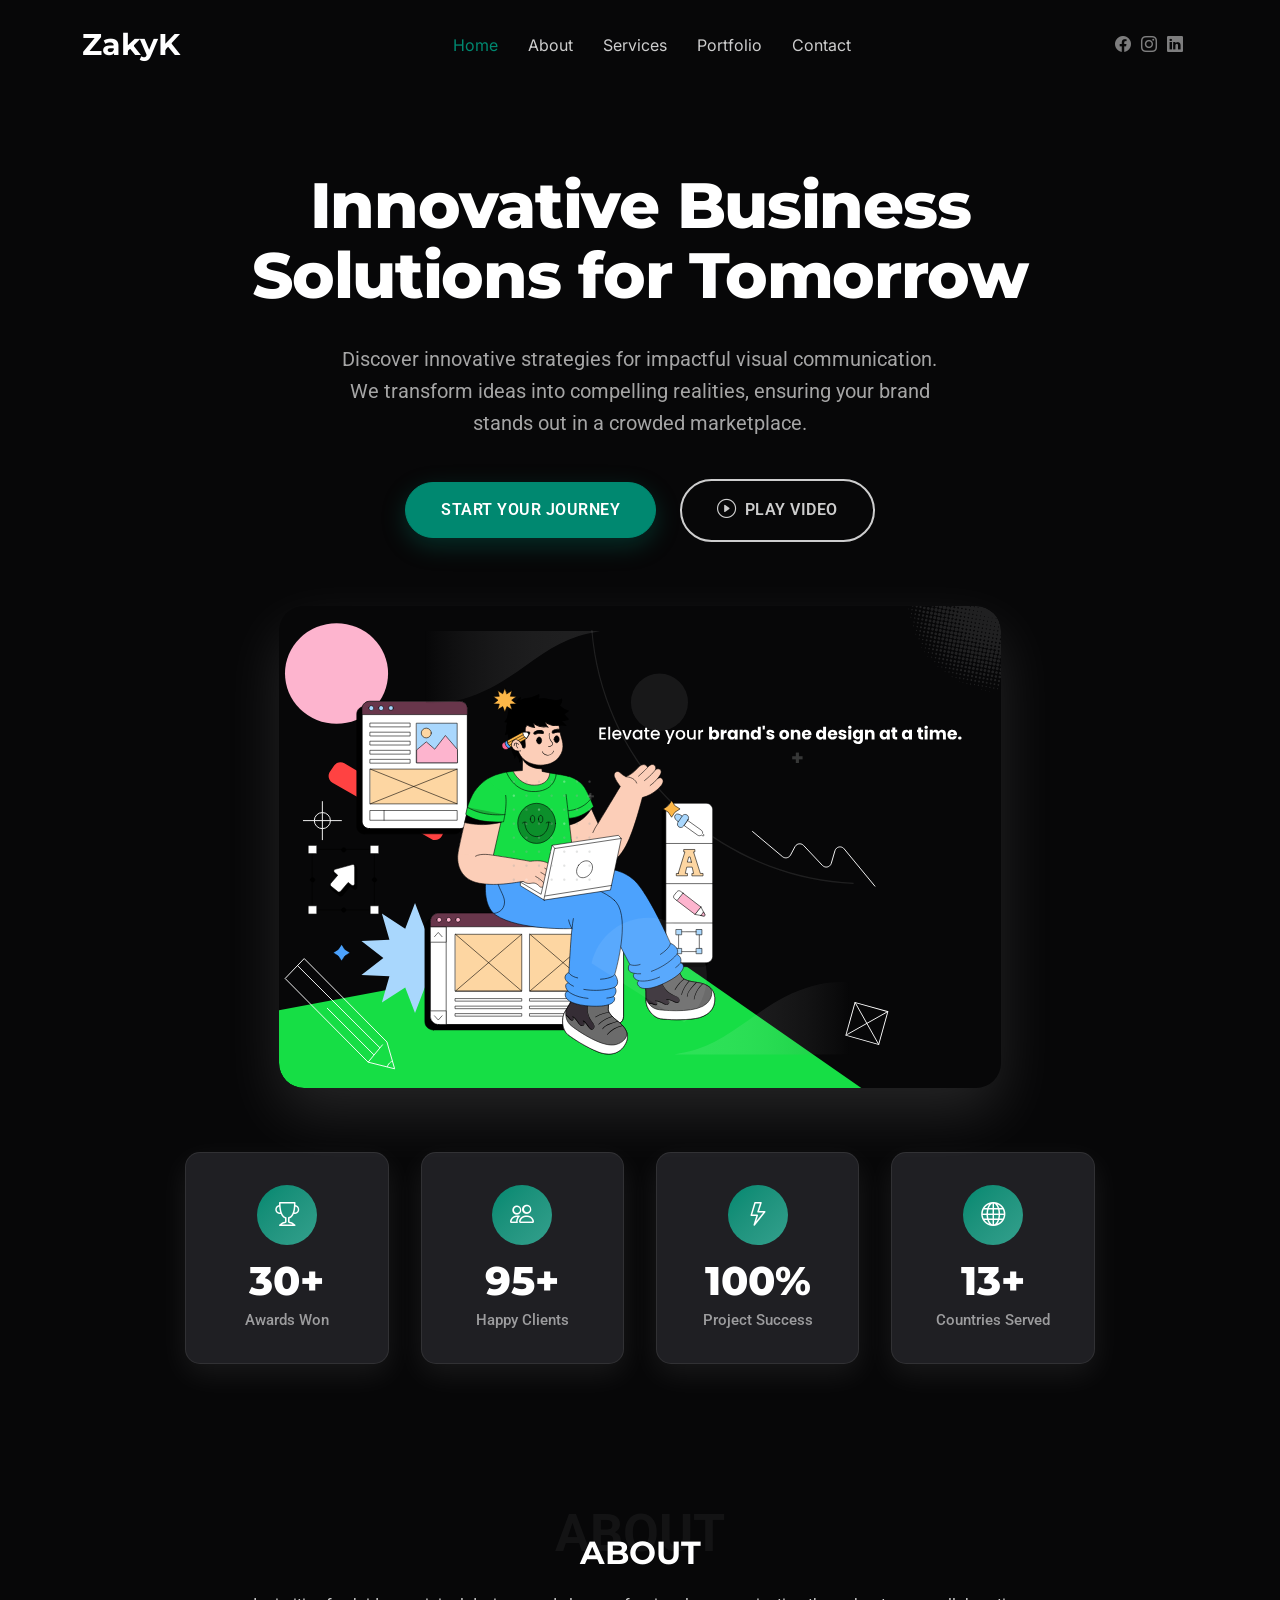
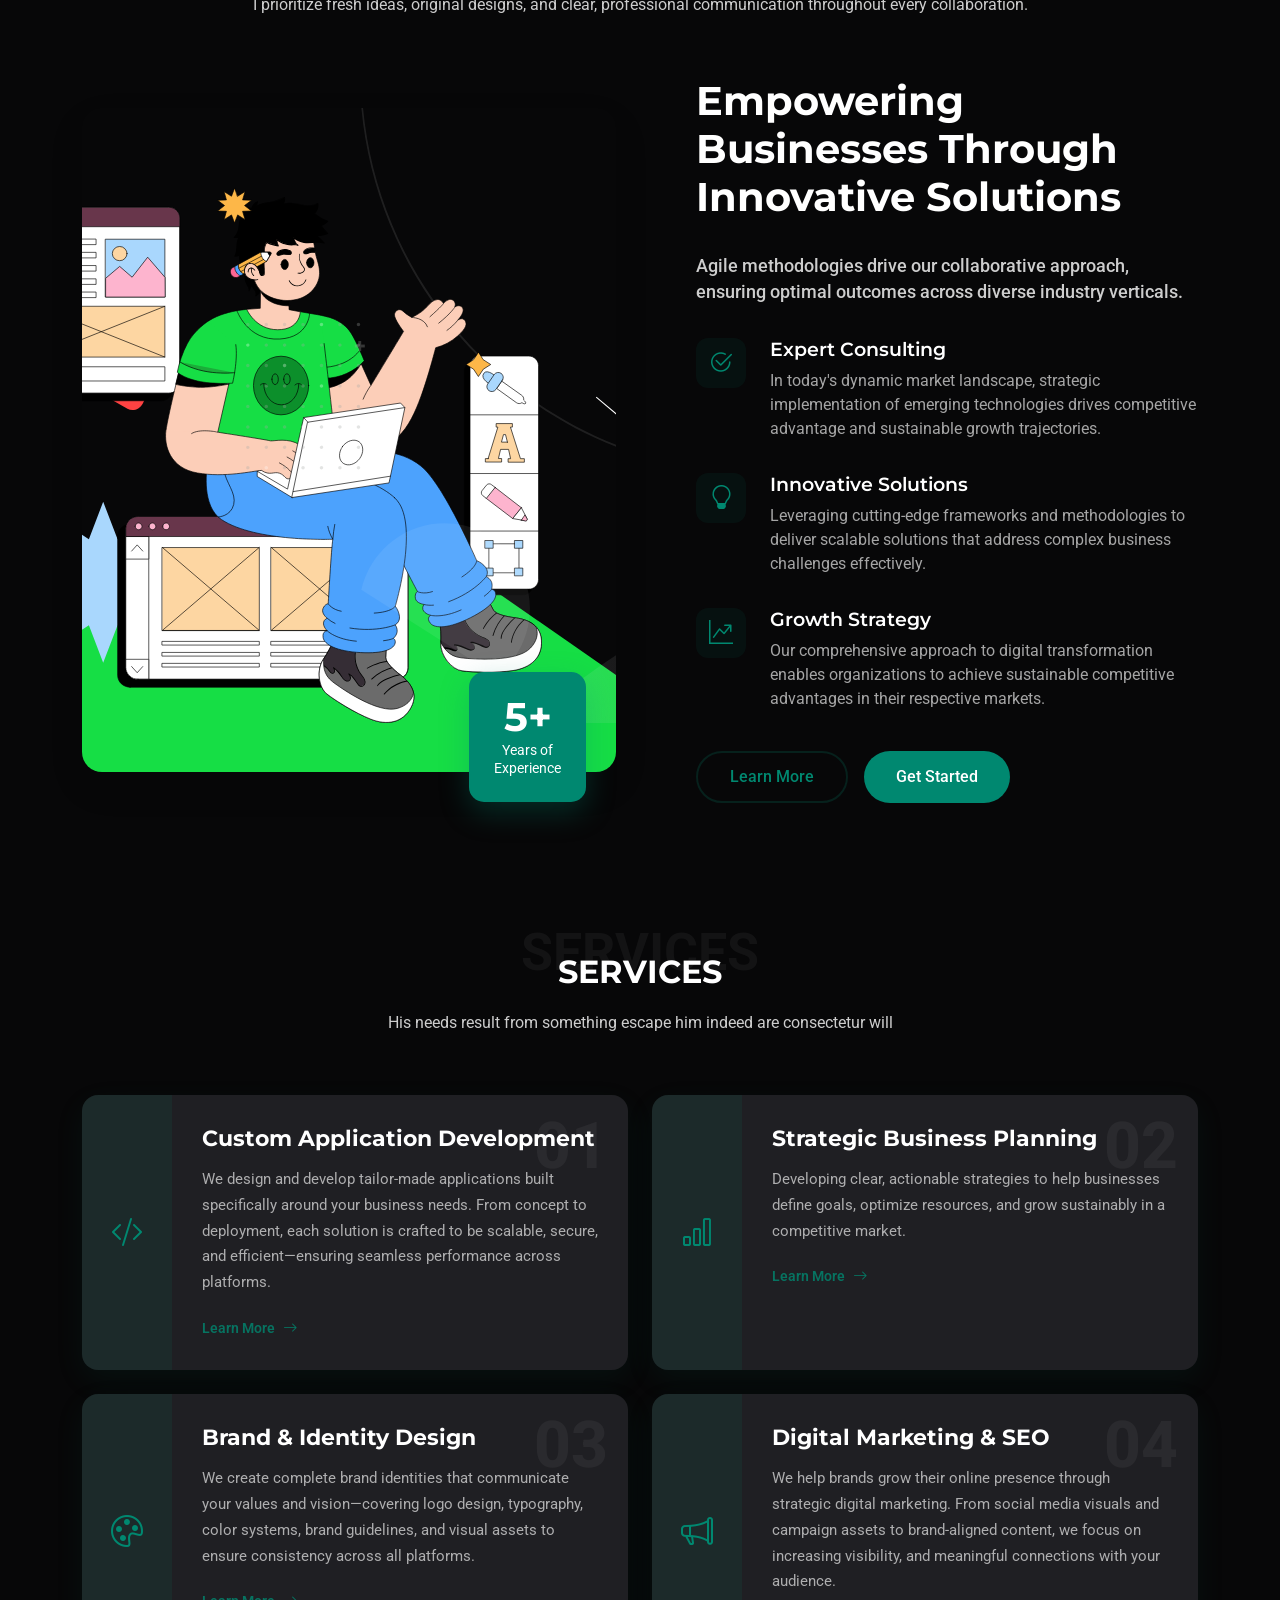
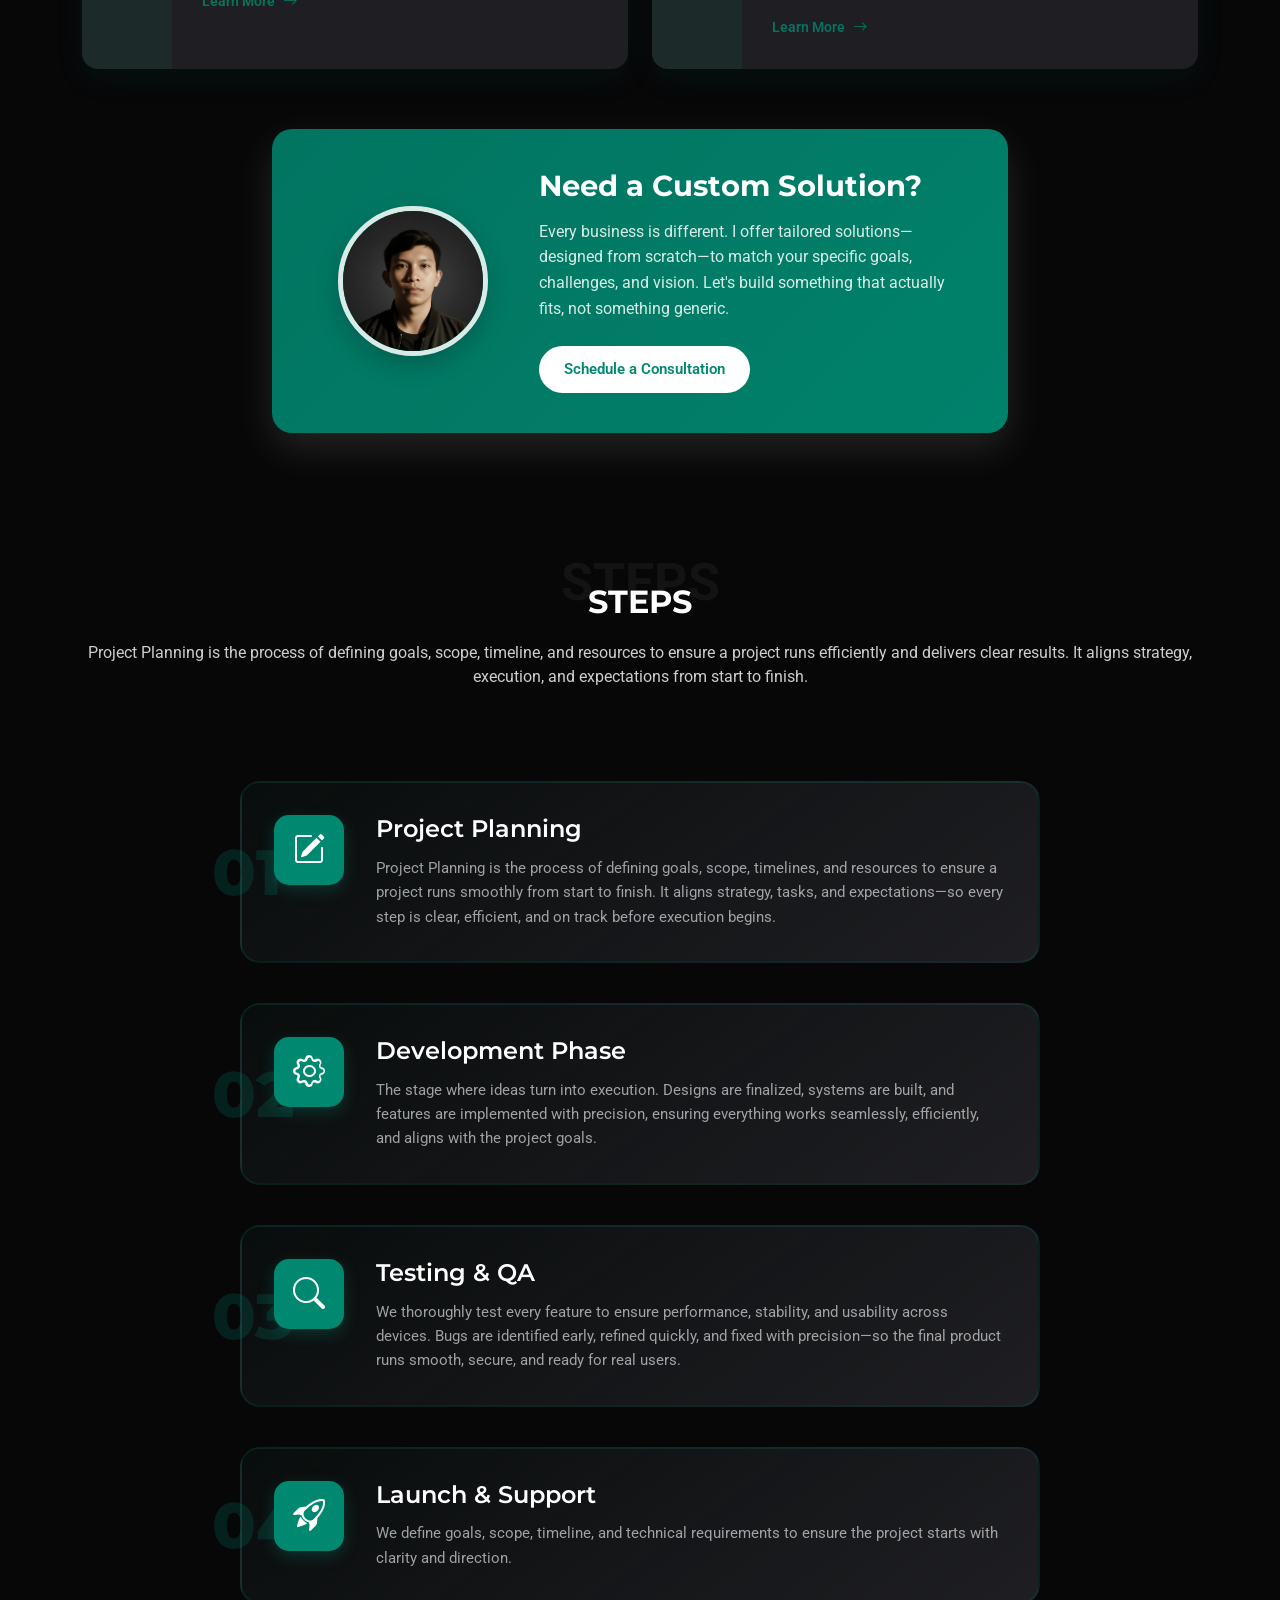
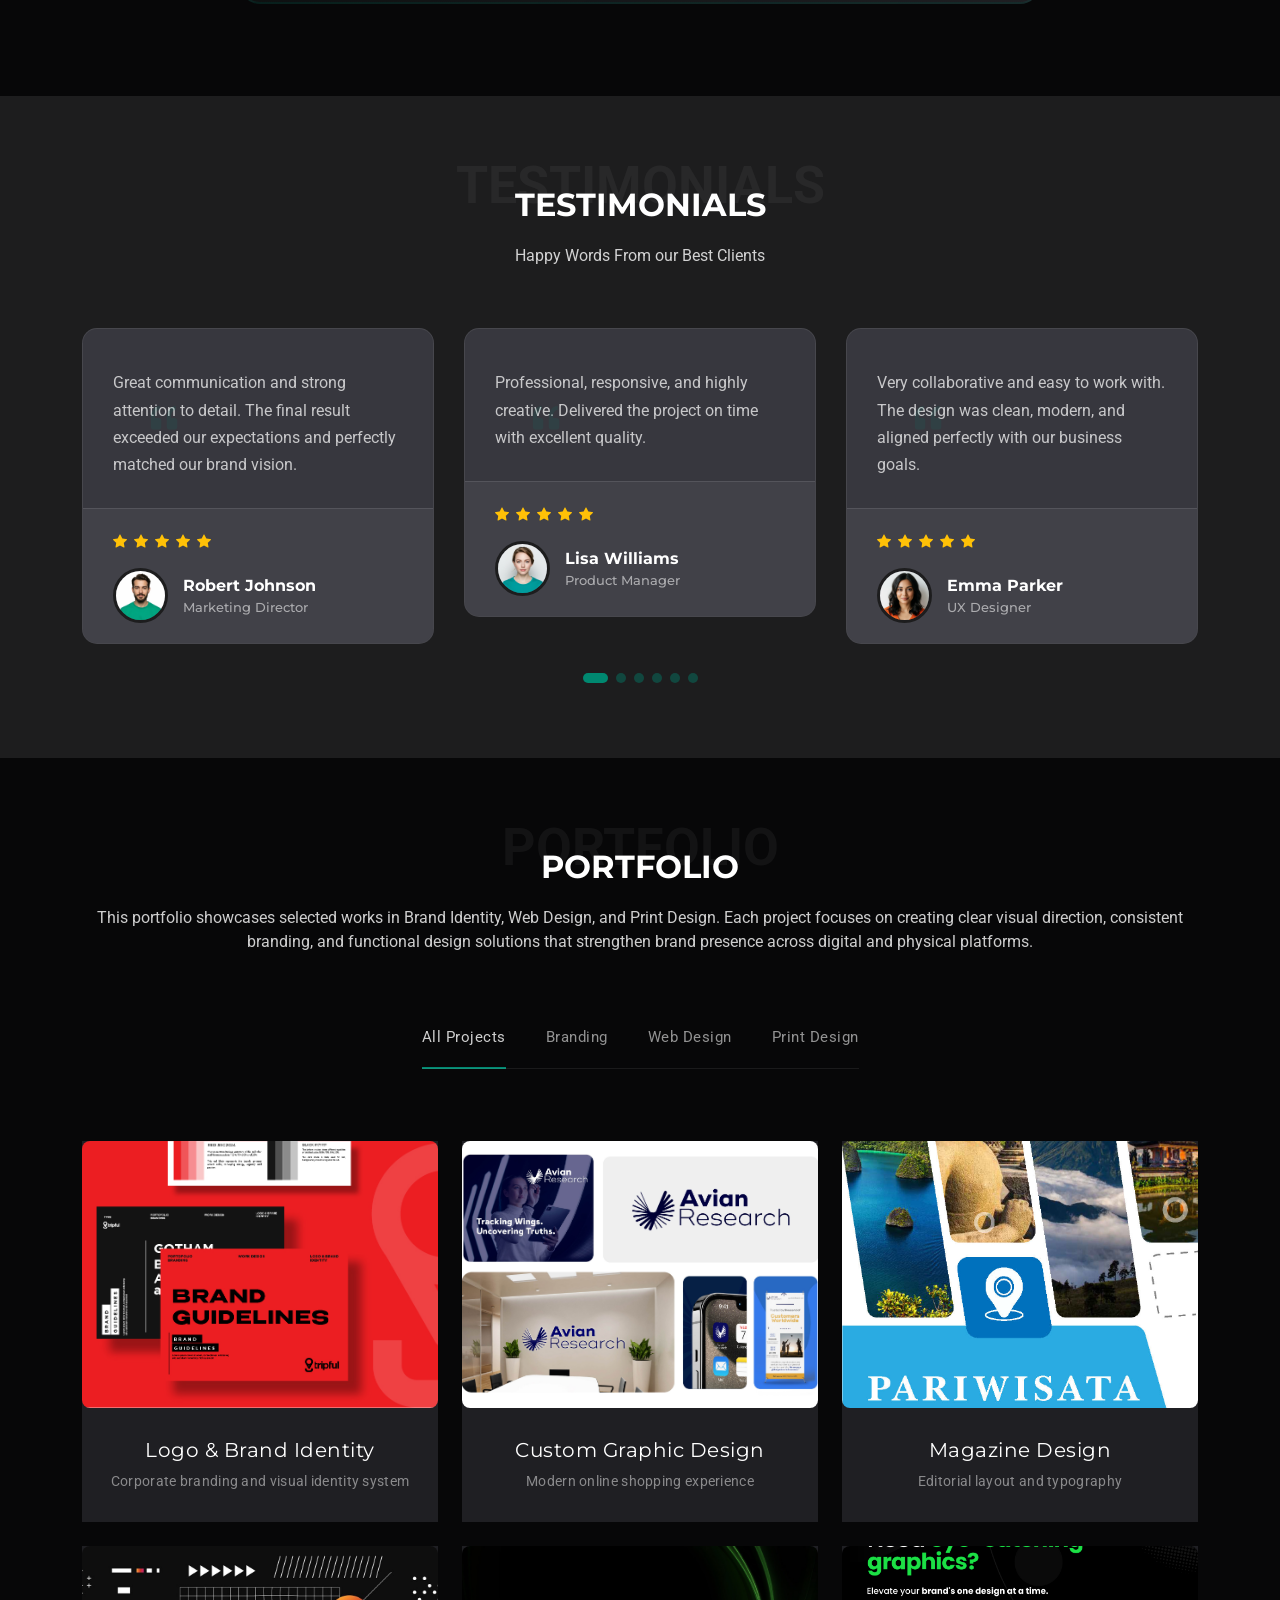
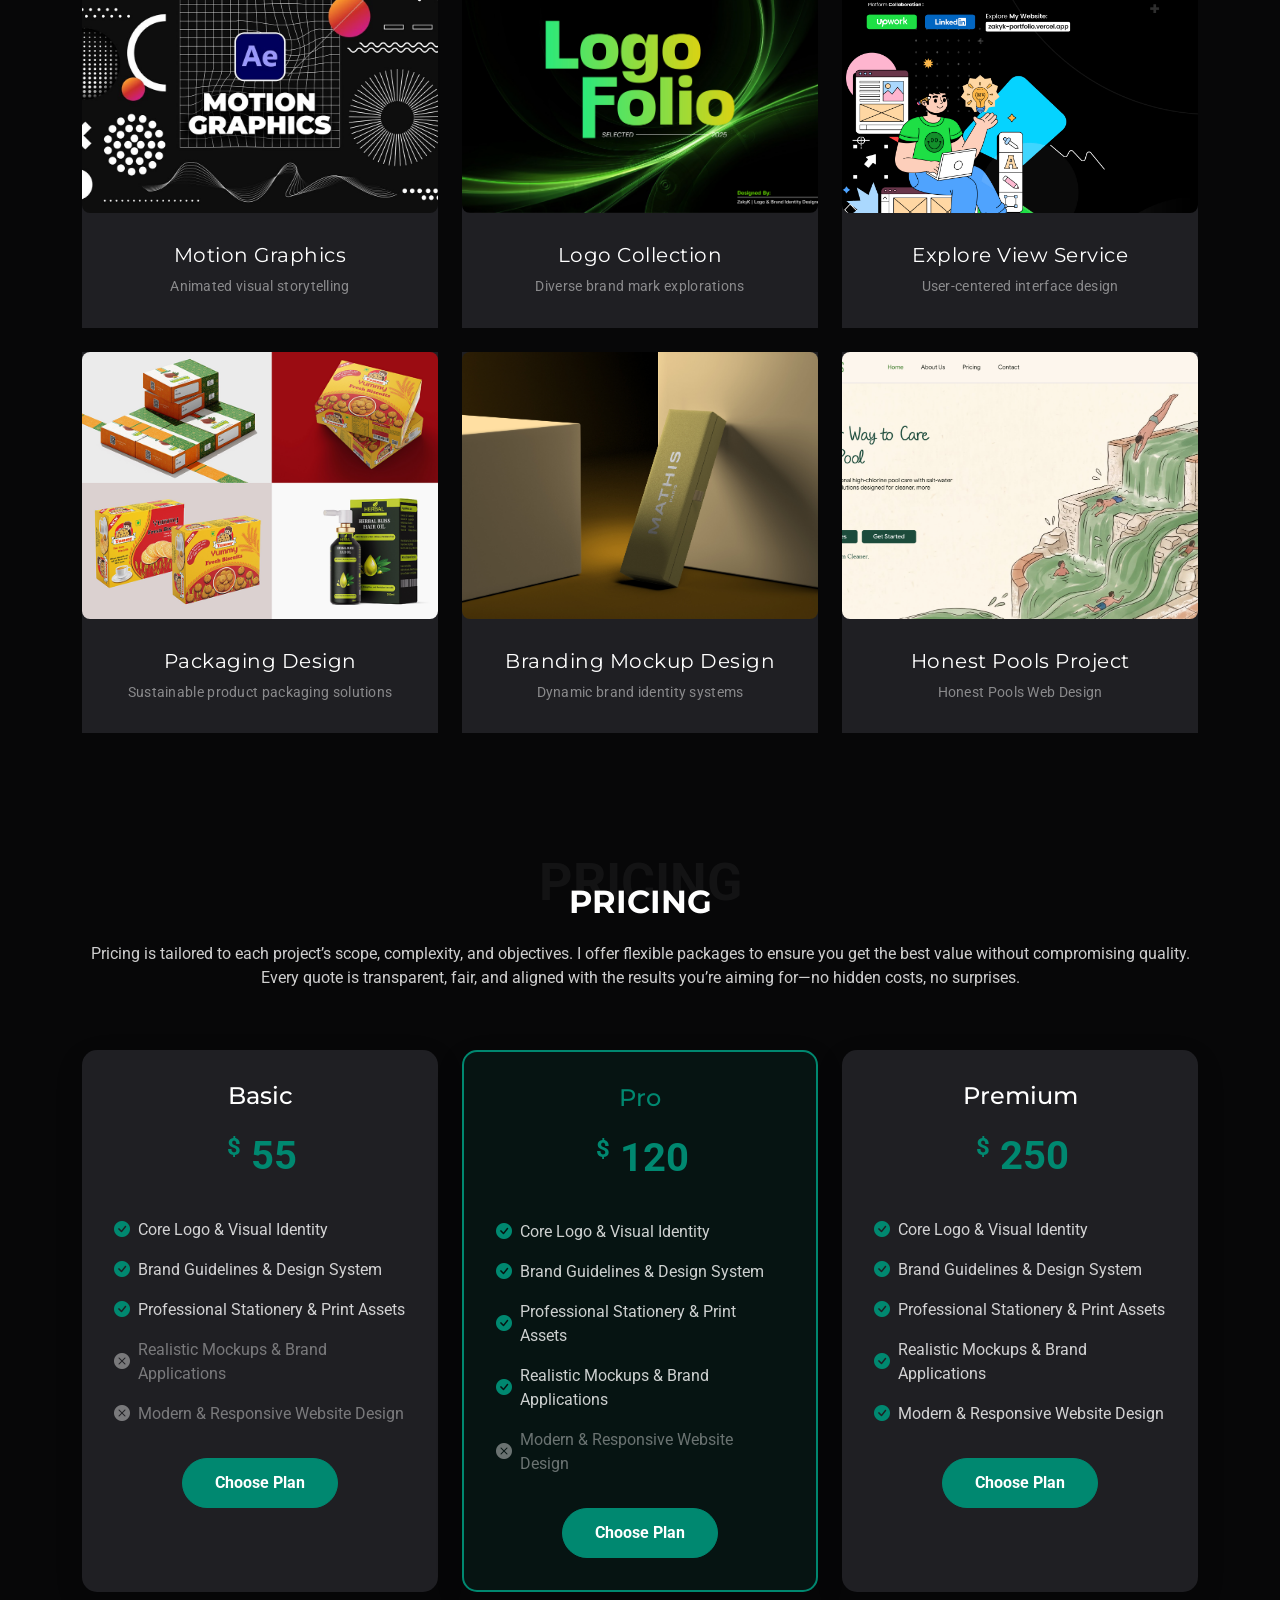
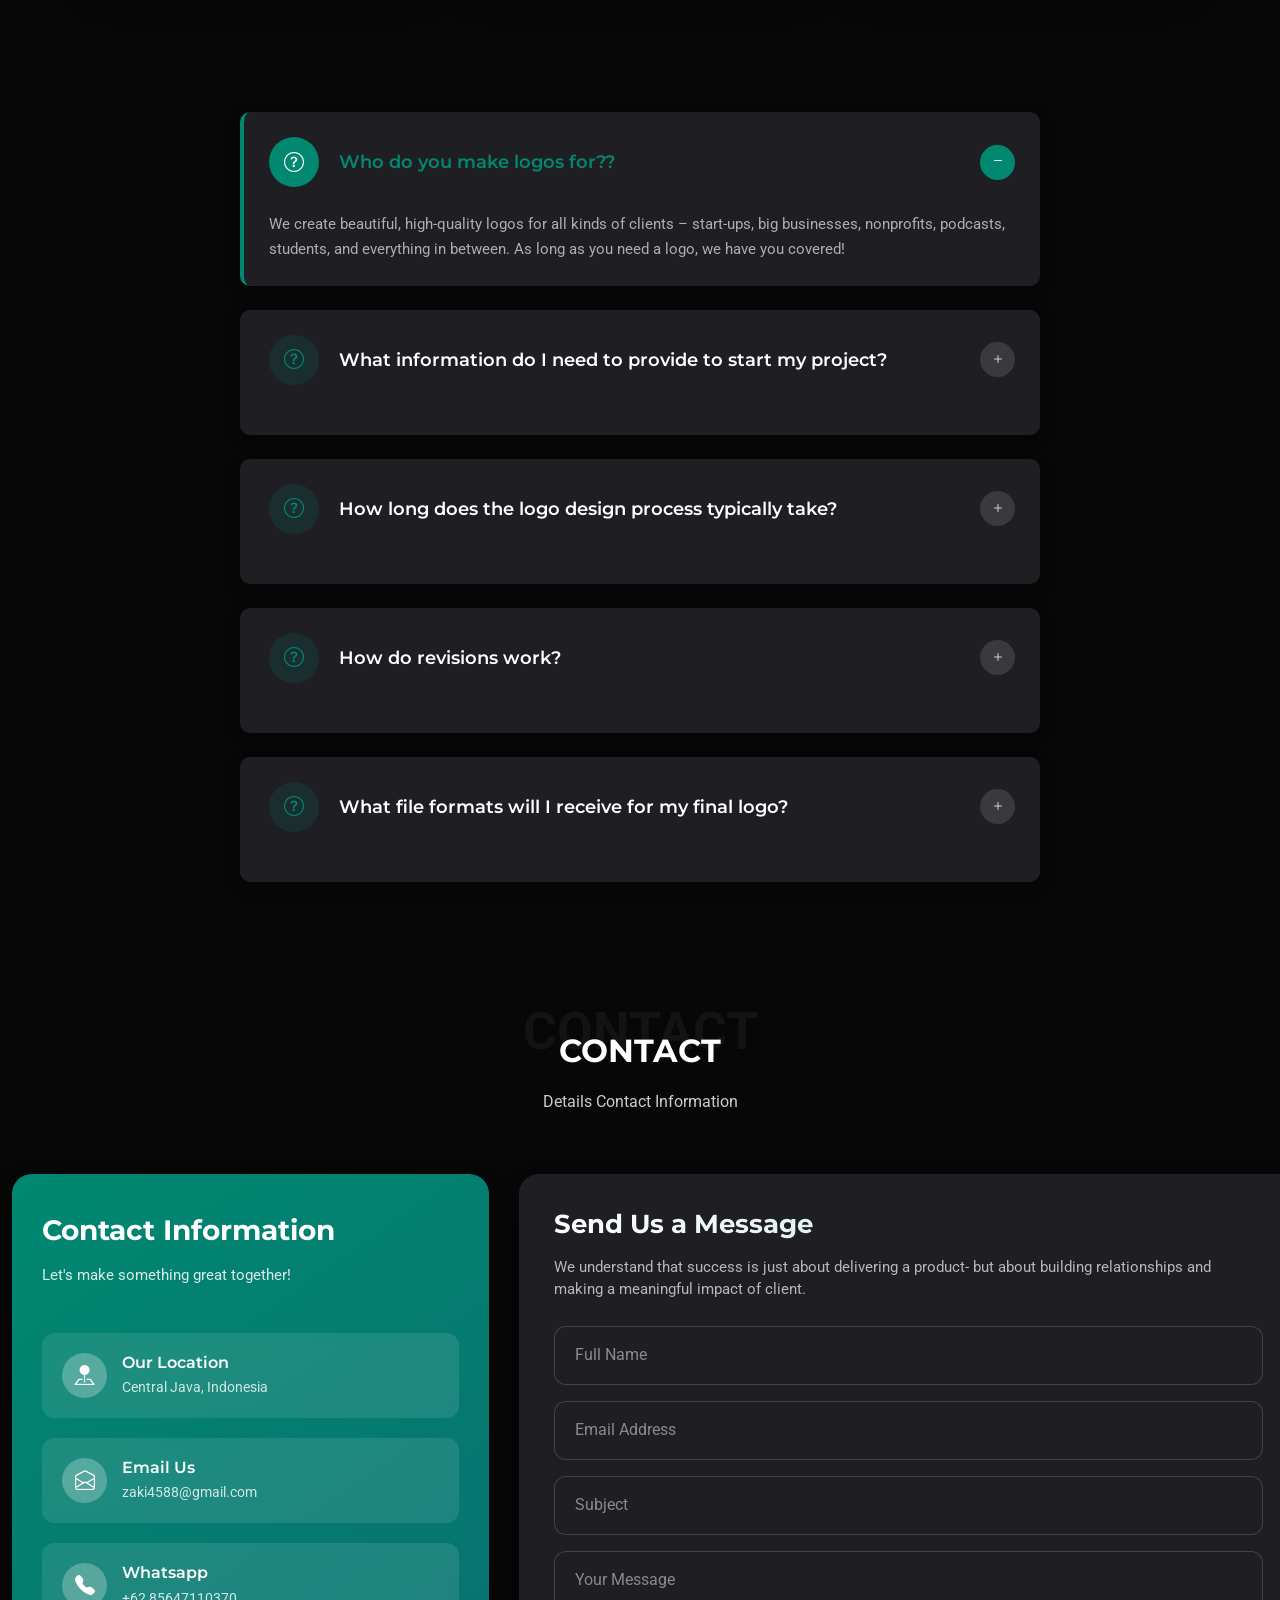
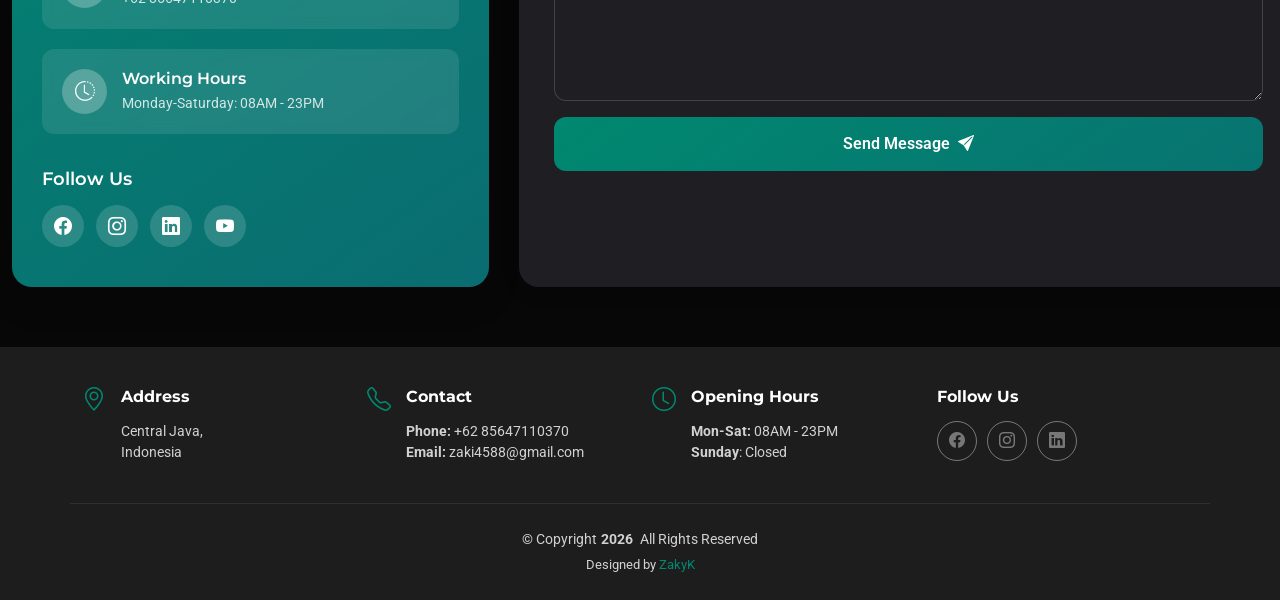
==== index.html @ 1b66212f "Update index.html" ====
<!DOCTYPE html>
<html lang="en">

<head>
  <meta charset="utf-8">
  <meta content="width=device-width, initial-scale=1.0" name="viewport">
  <title>ZakyK - Graphic Design & Frontend Developer</title>
  <meta name="description" content="">
  <meta name="keywords" content="">

  <!-- Favicons -->
  <link href="assets/img/favicon.png" rel="icon">
  <link href="assets/img/apple-touch-icon.png" rel="apple-touch-icon">

  <!-- Fonts -->
  <link href="https://fonts.googleapis.com" rel="preconnect">
  <link href="https://fonts.gstatic.com" rel="preconnect" crossorigin>
  <link href="https://fonts.googleapis.com/css2?family=Roboto:ital,wght@0,100;0,300;0,400;0,500;0,700;0,900;1,100;1,300;1,400;1,500;1,700;1,900&family=Montserrat:ital,wght@0,100;0,200;0,300;0,400;0,500;0,600;0,700;0,800;0,900;1,100;1,200;1,300;1,400;1,500;1,600;1,700;1,800;1,900&family=Inter:wght@100;200;300;400;500;600;700;800;900&display=swap" rel="stylesheet">

  <!-- Vendor CSS Files -->
  <link href="assets/vendor/bootstrap/css/bootstrap.min.css" rel="stylesheet">
  <link href="assets/vendor/bootstrap-icons/bootstrap-icons.css" rel="stylesheet">
  <link href="assets/vendor/aos/aos.css" rel="stylesheet">
  <link href="assets/vendor/glightbox/css/glightbox.min.css" rel="stylesheet">
  <link href="assets/vendor/swiper/swiper-bundle.min.css" rel="stylesheet">

  <!-- Main CSS File -->
  <link href="assets/css/main.css" rel="stylesheet">
</head>

<body class="index-page">

  <header id="header" class="header d-flex align-items-center sticky-top">
    <div class="container position-relative d-flex align-items-center justify-content-between">

      <a href="index.html" class="logo d-flex align-items-center me-auto me-xl-0">
        <!-- Uncomment the line below if you also wish to use an image logo -->
        <!-- <img src="assets/img/logo.webp" alt=""> -->
        <h1 style="color: oklch(100% 0.00011 271.152);"
        class="sitename"><strong>ZakyK</strong></h1>
      </a>

      <nav id="navmenu" class="navmenu">
        <ul>
          <li><a href="#hero" class="active">Home</a></li>
          <li><a href="#about">About</a></li>
          <li><a href="#services">Services</a></li>
          <li><a href="#portfolio">Portfolio</a></li>
          <li><a href="#contact">Contact</a></li>
        </ul>
        <i class="mobile-nav-toggle d-xl-none bi bi-list"></i>
      </nav>

      <div class="header-social-links">
        <a href="https://www.facebook.com/zakyk.09" target= "_blank" class="facebook"><i class="bi bi-facebook"></i></a>
        <a href="https://www.instagram.com/zakyk09/" target= "_blank" class="instagram"><i class="bi bi-instagram"></i></a>
        <a href="https://www.linkedin.com/in/zakyk9/" target= "_blank" class="linkedin"><i class="bi bi-linkedin"></i></a>
      </div>

    </div>
  </header>

  <main class="main">

    <!-- Hero Section -->
    <section id="hero" class="hero section">
      <div class="hero-background">
        <div class="hero-overlay"></div>
      </div>

      <div class="container" data-aos="fade-up" data-aos-delay="100">
        <div class="row justify-content-center text-center">
          <div class="col-lg-10">
            <div class="hero-content" data-aos="fade-up" data-aos-delay="200">
              <h1>Innovative Business Solutions for Tomorrow</h1>
              <p>Discover innovative strategies for impactful visual communication. We transform ideas into compelling realities, ensuring your brand stands out in a crowded marketplace.</p>

              <div class="hero-btns" data-aos="fade-up" data-aos-delay="300">
                <a href="#portfolio" class="btn btn-primary">Start Your Journey</a>
                <a href="https://youtu.be/7eQo3B1Xtsk?si=Lq3pT6Xui1n4qL7Y" class="btn btn-outline glightbox">
                  <i class="bi bi-play-circle"></i>
                  Play Video
                </a>
              </div>
            </div>
          </div>
        </div>

        <div class="row justify-content-center">
          <div class="col-lg-8">
            <div class="hero-image-container" data-aos="zoom-in" data-aos-delay="400">
              <div class="hero-image">
                <img src="assets/img/about/about-16.svg" alt="Business Innovation" class="img-fluid">
                <div class="#"></div>
              </div>
            </div>
          </div>
        </div>

        <div class="row justify-content-center">
          <div class="col-lg-10">
            <div class="hero-stats" data-aos="fade-up" data-aos-delay="500">
              <div class="stat-item">
                <div class="stat-icon">
                  <i class="bi bi-trophy"></i>
                </div>
                <h3><span data-purecounter-start="0" data-purecounter-end="30" data-purecounter-duration="1" class="purecounter"></span>+</h3>
                <p>Awards Won</p>
              </div>
              <div class="stat-item">
                <div class="stat-icon">
                  <i class="bi bi-people"></i>
                </div>
                <h3><span data-purecounter-start="0" data-purecounter-end="95" data-purecounter-duration="1" class="purecounter"></span>+</h3>
                <p>Happy Clients</p>
              </div>
              <div class="stat-item">
                <div class="stat-icon">
                  <i class="bi bi-lightning"></i>
                </div>
                <h3><span data-purecounter-start="0" data-purecounter-end="100" data-purecounter-duration="1" class="purecounter"></span>%</h3>
                <p>Project Success</p>
              </div>
              <div class="stat-item">
                <div class="stat-icon">
                  <i class="bi bi-globe"></i>
                </div>
                <h3><span data-purecounter-start="0" data-purecounter-end="13" data-purecounter-duration="1" class="purecounter"></span>+</h3>
                <p>Countries Served</p>
              </div>
            </div>
          </div>
        </div>
      </div>
    </section><!-- /Hero Section -->

    <!-- About Section -->
    <section id="about" class="about section">

      <!-- Section Title -->
      <div class="container section-title" data-aos="fade-up">
        <span class="description-title">About</span>
        <h2>About</h2>
        <p>I prioritize fresh ideas, original designs, and clear, professional communication throughout every collaboration.</p>
      </div><!-- End Section Title -->

      <div class="container" data-aos="fade-up" data-aos-delay="100">

        <div class="row gx-0 gx-lg-5 gy-5 align-items-center">
          <div class="col-lg-6" data-aos="zoom-out" data-aos-delay="200">
            <div class="image-wrapper">
              <div class="image-box">
                <img src="assets/img/about/about-15.svg" class="img-fluid" alt="About Image" loading="lazy">
              </div>
              <div class="experience-box" data-aos="zoom-in" data-aos-delay="300">
                <div class="years">5+</div>
                <div class="text">Years of<br>Experience</div>
              </div>
            </div>
          </div>

          <div class="col-lg-6" data-aos="fade-left" data-aos-delay="200">
            <div class="content">
              <div class="section-header">
                <h2>Empowering Businesses Through Innovative Solutions</h2>
              </div>

              <p class="highlight-text">Agile methodologies drive our collaborative approach, ensuring optimal outcomes across diverse industry verticals.</p>

              <div class="features-list">
                <div class="feature-item" data-aos="zoom-in" data-aos-delay="300">
                  <div class="icon-box">
                    <i class="bi bi-check2-circle"></i>
                  </div>
                  <div class="text">
                    <h4>Expert Consulting</h4>
                    <p>In today's dynamic market landscape, strategic implementation of emerging technologies drives competitive advantage and sustainable growth trajectories.</p>
                  </div>
                </div>

                <div class="feature-item" data-aos="zoom-in" data-aos-delay="400">
                  <div class="icon-box">
                    <i class="bi bi-lightbulb"></i>
                  </div>
                  <div class="text">
                    <h4>Innovative Solutions</h4>
                    <p>Leveraging cutting-edge frameworks and methodologies to deliver scalable solutions that address complex business challenges effectively.</p>
                  </div>
                </div>

                <div class="feature-item" data-aos="zoom-in" data-aos-delay="500">
                  <div class="icon-box">
                    <i class="bi bi-graph-up-arrow"></i>
                  </div>
                  <div class="text">
                    <h4>Growth Strategy</h4>
                    <p>Our comprehensive approach to digital transformation enables organizations to achieve sustainable competitive advantages in their respective markets.</p>
                  </div>
                </div>
              </div>

              <div class="cta-buttons">
                <a href="#contact" class="btn-learn-more">Learn More</a>
                <a href="#contact" class="btn-get-started">Get Started</a>
              </div>
            </div>
          </div>
        </div>

      </div>

    </section><!-- /About Section -->

    <!-- Services Section -->
    <section id="services" class="services section">

      <!-- Section Title -->
      <div class="container section-title" data-aos="fade-up">
        <span class="description-title">Services</span>
        <h2>Services</h2>
        <p>His needs result from something escape him indeed are consectetur will</p>
      </div><!-- End Section Title -->

      <div class="container" data-aos="fade-up" data-aos-delay="100">

        <div class="services-container">
          <div class="row g-4">
            <div class="col-lg-6" data-aos="fade-up" data-aos-delay="100">
              <div class="service-item">
                <div class="service-icon">
                  <i class="bi bi-code-slash"></i>
                </div>
                <div class="service-content">
                  <span class="service-number">01</span>
                  <h3 class="service-title">Custom Application Development</h3>
                  <p class="service-text">We design and develop tailor-made applications built specifically around your business needs. From concept to deployment, each solution is crafted to be scalable, secure, and efficient—ensuring seamless performance across platforms.</p>
                  <a href="service-details.html" class="service-link">
                    Learn More
                    <i class="bi bi-arrow-right"></i>
                  </a>
                </div>
              </div>
            </div>

            <div class="col-lg-6" data-aos="fade-up" data-aos-delay="200">
              <div class="service-item">
                <div class="service-icon">
                  <i class="bi bi-bar-chart"></i>
                </div>
                <div class="service-content">
                  <span class="service-number">02</span>
                  <h3 class="service-title">Strategic Business Planning</h3>
                  <p class="service-text">Developing clear, actionable strategies to help businesses define goals, optimize resources, and grow sustainably in a competitive market.</p>
                  <a href="service-details.html" class="service-link">
                    Learn More
                    <i class="bi bi-arrow-right"></i>
                  </a>
                </div>
              </div>
            </div>

            <div class="col-lg-6" data-aos="fade-up" data-aos-delay="300">
              <div class="service-item">
                <div class="service-icon">
                  <i class="bi bi-palette"></i>
                </div>
                <div class="service-content">
                  <span class="service-number">03</span>
                  <h3 class="service-title">Brand &amp; Identity Design</h3>
                  <p class="service-text">We create complete brand identities that communicate your values and vision—covering logo design, typography, color systems, brand guidelines, and visual assets to ensure consistency across all platforms.</p>
                  <a href="service-details.html" class="service-link">
                    Learn More
                    <i class="bi bi-arrow-right"></i>
                  </a>
                </div>
              </div>
            </div>

            <div class="col-lg-6" data-aos="fade-up" data-aos-delay="400">
              <div class="service-item">
                <div class="service-icon">
                  <i class="bi bi-megaphone"></i>
                </div>
                <div class="service-content">
                  <span class="service-number">04</span>
                  <h3 class="service-title">Digital Marketing &amp; SEO</h3>
                  <p class="service-text">We help brands grow their online presence through strategic digital marketing. From social media visuals and campaign assets to brand-aligned content, we focus on increasing visibility, and meaningful connections with your audience.</p>
                  <a href="service-details.html" class="service-link">
                    Learn More
                    <i class="bi bi-arrow-right"></i>
                  </a>
                </div>
              </div>
            </div>
          </div>
        </div>

        <div class="cta-wrapper mt-5 text-center" data-aos="fade-up" data-aos-delay="100">
          <div class="row">
            <div class="col-lg-8 offset-lg-2">
              <div class="cta-box">
                <div class="row align-items-center">
                  <div class="col-lg-4">
                    <div class="cta-image" data-aos="zoom-in" data-aos-delay="200">
                      <img src="assets/img/services/services-8.jpg" alt="Services" class="img-fluid rounded-circle">
                    </div>
                  </div>
                  <div class="col-lg-8">
                    <div class="cta-content text-lg-start" data-aos="fade-left" data-aos-delay="300">
                      <h3>Need a Custom Solution?</h3>
                      <p>Every business is different. I offer tailored solutions—designed from scratch—to match your specific goals, challenges, and vision. Let's build something that actually fits, not something generic.</p>
                      <a href="https://docs.google.com/forms/d/e/1FAIpQLSfARv1ovRp7yGse2Ktptomb9FSsaYUnI13dzP6WqHDrjFQb_w/viewform" target= "_blank" class="primary-btn">Schedule a Consultation</a>
                    </div>
                  </div>
                </div>
              </div>
            </div>
          </div>
        </div>

      </div>

    </section><!-- /Services Section -->

    <!-- Steps Section -->
    <section id="steps" class="steps section">

      <!-- Section Title -->
      <div class="container section-title" data-aos="fade-up">
        <span class="description-title">Steps</span>
        <h2>Steps</h2>
        <p>Project Planning is the process of defining goals, scope, timeline, and resources to ensure a project runs efficiently and delivers clear results. It aligns strategy, execution, and expectations from start to finish.</p>
      </div><!-- End Section Title -->

      <div class="container" data-aos="fade-up" data-aos-delay="100">

        <div class="steps-5">
          <div class="process-container">

            <div class="process-item" data-aos="fade-up" data-aos-delay="200">
              <div class="content">
                <span class="step-number">01</span>
                <div class="card-body">
                  <div class="step-icon">
                    <i class="bi bi-pencil-square"></i>
                  </div>
                  <div class="step-content">
                    <h3>Project Planning</h3>
                    <p>Project Planning is the process of defining goals, scope, timelines, and resources to ensure a project runs smoothly from start to finish. It aligns strategy, tasks, and expectations—so every step is clear, efficient, and on track before execution begins.</p>
                  </div>
                </div>
              </div>
            </div><!-- End Process Item -->

            <div class="process-item" data-aos="fade-up" data-aos-delay="300">
              <div class="content">
                <span class="step-number">02</span>
                <div class="card-body">
                  <div class="step-icon">
                    <i class="bi bi-gear"></i>
                  </div>
                  <div class="step-content">
                    <h3>Development Phase</h3>
                    <p>The stage where ideas turn into execution. Designs are finalized, systems are built, and features are implemented with precision, ensuring everything works seamlessly, efficiently, and aligns with the project goals.</p>
                  </div>
                </div>
              </div>
            </div><!-- End Process Item -->

            <div class="process-item" data-aos="fade-up" data-aos-delay="400">
              <div class="content">
                <span class="step-number">03</span>
                <div class="card-body">
                  <div class="step-icon">
                    <i class="bi bi-search"></i>
                  </div>
                  <div class="step-content">
                    <h3>Testing &amp; QA</h3>
                    <p>We thoroughly test every feature to ensure performance, stability, and usability across devices. Bugs are identified early, refined quickly, and fixed with precision—so the final product runs smooth, secure, and ready for real users.</p>
                  </div>
                </div>
              </div>
            </div><!-- End Process Item -->

            <div class="process-item" data-aos="fade-up" data-aos-delay="500">
              <div class="content">
                <span class="step-number">04</span>
                <div class="card-body">
                  <div class="step-icon">
                    <i class="bi bi-rocket-takeoff"></i>
                  </div>
                  <div class="step-content">
                    <h3>Launch &amp; Support</h3>
                    <p>We define goals, scope, timeline, and technical requirements to ensure the project starts with clarity and direction.</p>
                  </div>
                </div>
              </div>
            </div><!-- End Process Item -->

          </div>
        </div>

      </div>

    </section><!-- /Steps Section -->

    <!-- Testimonials Section -->
    <section id="testimonials" class="testimonials section light-background">

      <!-- Section Title -->
      <div class="container section-title" data-aos="fade-up">
        <span class="description-title">Testimonials</span>
        <h2>Testimonials</h2>
        <p>Happy Words From our Best Clients</p>
      </div><!-- End Section Title -->

      <div class="container" data-aos="fade-up" data-aos-delay="100">

        <div class="testimonials-slider swiper init-swiper">
          <script type="application/json" class="swiper-config">
            {
              "loop": true,
              "speed": 800,
              "autoplay": {
                "delay": 5000
              },
              "slidesPerView": 1,
              "spaceBetween": 30,
              "pagination": {
                "el": ".swiper-pagination",
                "type": "bullets",
                "clickable": true
              },
              "breakpoints": {
                "768": {
                  "slidesPerView": 2
                },
                "1200": {
                  "slidesPerView": 3
                }
              }
            }
          </script>
          <div class="swiper-wrapper">
            <div class="swiper-slide">
              <div class="testimonial-card">
                <div class="testimonial-content">
                  <p>
                    <i class="bi bi-quote quote-icon"></i>
                    Great communication and strong attention to detail. The final result exceeded our expectations and perfectly matched our brand vision.
                  </p>
                </div>
                <div class="testimonial-profile">
                  <div class="rating">
                    <i class="bi bi-star-fill"></i>
                    <i class="bi bi-star-fill"></i>
                    <i class="bi bi-star-fill"></i>
                    <i class="bi bi-star-fill"></i>
                    <i class="bi bi-star-fill"></i>
                  </div>
                  <div class="profile-info">
                    <img src="assets/img/person/person-m-8.webp" alt="Profile Image">
                    <div>
                      <h3>Robert Johnson</h3>
                      <h4>Marketing Director</h4>
                    </div>
                  </div>
                </div>
              </div>
            </div><!-- End testimonial item -->

            <div class="swiper-slide">
              <div class="testimonial-card">
                <div class="testimonial-content">
                  <p>
                    <i class="bi bi-quote quote-icon"></i>
                    Professional, responsive, and highly creative. Delivered the project on time with excellent quality.
                  </p>
                </div>
                <div class="testimonial-profile">
                  <div class="rating">
                    <i class="bi bi-star-fill"></i>
                    <i class="bi bi-star-fill"></i>
                    <i class="bi bi-star-fill"></i>
                    <i class="bi bi-star-fill"></i>
                    <i class="bi bi-star-fill"></i>
                  </div>
                  <div class="profile-info">
                    <img src="assets/img/person/person-f-3.webp" alt="Profile Image">
                    <div>
                      <h3>Lisa Williams</h3>
                      <h4>Product Manager</h4>
                    </div>
                  </div>
                </div>
              </div>
            </div><!-- End testimonial item -->

            <div class="swiper-slide">
              <div class="testimonial-card">
                <div class="testimonial-content">
                  <p>
                    <i class="bi bi-quote quote-icon"></i>
                    Very collaborative and easy to work with. The design was clean, modern, and aligned perfectly with our business goals.
                  </p>
                </div>
                <div class="testimonial-profile">
                  <div class="rating">
                    <i class="bi bi-star-fill"></i>
                    <i class="bi bi-star-fill"></i>
                    <i class="bi bi-star-fill"></i>
                    <i class="bi bi-star-fill"></i>
                    <i class="bi bi-star-fill"></i>
                  </div>
                  <div class="profile-info">
                    <img src="assets/img/person/person-f-10.webp" alt="Profile Image">
                    <div>
                      <h3>Emma Parker</h3>
                      <h4>UX Designer</h4>
                    </div>
                  </div>
                </div>
              </div>
            </div><!-- End testimonial item -->

            <div class="swiper-slide">
              <div class="testimonial-card">
                <div class="testimonial-content">
                  <p>
                    <i class="bi bi-quote quote-icon"></i>
                    Understood our requirements quickly and translated them into a solid, well-executed solution. Highly recommended.
                  </p>
                </div>
                <div class="testimonial-profile">
                  <div class="rating">
                    <i class="bi bi-star-fill"></i>
                    <i class="bi bi-star-fill"></i>
                    <i class="bi bi-star-fill"></i>
                    <i class="bi bi-star-fill"></i>
                    <i class="bi bi-star-fill"></i>
                  </div>
                  <div class="profile-info">
                    <img src="assets/img/person/person-m-5.webp" alt="Profile Image">
                    <div>
                      <h3>David Miller</h3>
                      <h4>Senior Developer</h4>
                    </div>
                  </div>
                </div>
              </div>
            </div><!-- End testimonial item -->

            <div class="swiper-slide">
              <div class="testimonial-card">
                <div class="testimonial-content">
                  <p>
                    <i class="bi bi-quote quote-icon"></i>
                    The process was smooth, revisions were handled professionally, and the final result exceeded expectations.
                  </p>
                </div>
                <div class="testimonial-profile">
                  <div class="rating">
                    <i class="bi bi-star-fill"></i>
                    <i class="bi bi-star-fill"></i>
                    <i class="bi bi-star-fill"></i>
                    <i class="bi bi-star-fill"></i>
                    <i class="bi bi-star-fill"></i>
                  </div>
                  <div class="profile-info">
                    <img src="assets/img/person/person-m-2.webp" alt="Profile Image">
                    <div>
                      <h3>Michael Davis</h3>
                      <h4>CEO &amp; Founder</h4>
                    </div>
                  </div>
                </div>
              </div>
            </div><!-- End testimonial item -->

            <div class="swiper-slide">
              <div class="testimonial-card">
                <div class="testimonial-content">
                  <p>
                    <i class="bi bi-quote quote-icon"></i>
                    From logo concept to final delivery, everything felt well-thought-out. The designs were versatile, scalable, and ready for real-world use.
                  </p>
                </div>
                <div class="testimonial-profile">
                  <div class="rating">
                    <i class="bi bi-star-fill"></i>
                    <i class="bi bi-star-fill"></i>
                    <i class="bi bi-star-fill"></i>
                    <i class="bi bi-star-fill"></i>
                    <i class="bi bi-star-fill"></i>
                  </div>
                  <div class="profile-info">
                    <img src="assets/img/person/person-f-7.webp" alt="Profile Image">
                    <div>
                      <h3>Sarah Thompson</h3>
                      <h4>Art Director</h4>
                    </div>
                  </div>
                </div>
              </div>
            </div><!-- End testimonial item -->
          </div>
          <div class="swiper-pagination"></div>
        </div>

      </div>

    </section><!-- /Testimonials Section -->

    <!-- Portfolio Section -->
    <section id="portfolio" class="portfolio section">

      <!-- Section Title -->
      <div class="container section-title" data-aos="fade-up">
        <span class="description-title">Portfolio</span>
        <h2>Portfolio</h2>
        <p>This portfolio showcases selected works in Brand Identity, Web Design, and Print Design. Each project focuses on creating clear visual direction, consistent branding, and functional design solutions that strengthen brand presence across digital and physical platforms.</p>
      </div><!-- End Section Title -->

      <div class="container" data-aos="fade-up" data-aos-delay="100">

        <div class="isotope-layout" data-default-filter="*" data-layout="fitRows" data-sort="original-order">

          <div class="portfolio-filters-wrapper" data-aos="fade-up" data-aos-delay="100">
            <ul class="portfolio-filters isotope-filters">
              <li data-filter="*" class="filter-active">All Projects</li>
              <li data-filter=".filter-branding">Branding</li>
              <li data-filter=".filter-web">Web Design</li>
              <li data-filter=".filter-print">Print Design</li>
            </ul>
          </div>

          <div class="row gy-4 portfolio-grid isotope-container" data-aos="fade-up" data-aos-delay="200">

            <div class="col-lg-4 col-md-6 portfolio-item isotope-item filter-branding">
              <div class="portfolio-card">
                <div class="image-container">
                  <img src="assets/img/portfolio/tripful/tripful1.jpg" class="img-fluid" alt="Brand Identity" loading="lazy">
                  <div class="overlay">
                    <div class="overlay-content">
                      <a href="assets/img/portfolio/portfolio-3.webp" class="glightbox zoom-link" title="Brand Identity Project">
                        <i class="bi bi-zoom-in"></i>
                      </a>
                      <a href="portfolio-details.html" class="details-link" title="View Project Details">
                        <i class="bi bi-arrow-right"></i>
                      </a>
                    </div>
                  </div>
                </div>
                <div class="content">
                  <h3>Logo & Brand Identity</h3>
                  <p>Corporate branding and visual identity system</p>
                </div>
              </div>
            </div><!-- End Portfolio Item -->

            <div class="col-lg-4 col-md-6 portfolio-item isotope-item filter-web">
              <div class="portfolio-card">
                <div class="image-container">
                  <img src="assets/img/portfolio/portfolio-7.jpg" class="img-fluid" alt="Graphic Design" loading="lazy">
                  <div class="overlay">
                    <div class="overlay-content">
                      <a href="assets/img/portfolio/portfolio-7.jpg" class="glightbox zoom-link" title="Brand Identity Design">
                        <i class="bi bi-zoom-in"></i>
                      </a>
                      <a href="https://www.upwork.com/freelancers/~0135365ac3c104690b" class="details-link" title="View Project Details"target="_blank">
                        <i class="bi bi-arrow-right"></i>
                      </a>
                    </div>
                  </div>
                </div>
                <div class="content">
                  <h3>Custom Graphic Design</h3>
                  <p>Modern online shopping experience</p>
                </div>
              </div>
            </div><!-- End Portfolio Item -->

            <div class="col-lg-4 col-md-6 portfolio-item isotope-item filter-print">
              <div class="portfolio-card">
                <div class="image-container">
                  <img src="assets/img/portfolio/portfolio-portrait-5.jpg" class="img-fluid" alt="Magazine Design" loading="lazy">
                  <div class="overlay">
                    <div class="overlay-content">
                      <a href="assets/img/portfolio/portfolio-portrait-5.jpg" class="glightbox zoom-link" title="Magazine Design">
                        <i class="bi bi-zoom-in"></i>
                      </a>
                      <a href="https://www.upwork.com/freelancers/~0135365ac3c104690b" class="details-link" title="View Project Details"target="_blank">
                        <i class="bi bi-arrow-right"></i>
                      </a>
                    </div>
                  </div>
                </div>
                <div class="content">
                  <h3>Magazine Design</h3>
                  <p>Editorial layout and typography</p>
                </div>
              </div>
            </div><!-- End Portfolio Item -->

            <div class="col-lg-4 col-md-6 portfolio-item isotope-item filter-motion">
              <div class="portfolio-card">
                <div class="image-container">
                  <img src="assets/img/portfolio/portfolio-8.jpg" class="img-fluid" alt="Motion Graphics" loading="lazy">
                  <div class="overlay">
                    <div class="overlay-content">
                      <a href="assets/img/portfolio/portfolio-8.jpg" class="glightbox zoom-link" title="Motion Graphics">
                        <i class="bi bi-zoom-in"></i>
                      </a>
                      <a href="https://www.upwork.com/services/product/design-professional-brand-style-guide-branding-design-for-your-company-business-1476141159281180672?ref=project_share&tier=2" class="details-link" title="View Project Details"target="_blank">
                        <i class="bi bi-arrow-right"></i>
                      </a>
                    </div>
                  </div>
                </div>
                <div class="content">
                  <h3>Motion Graphics</h3>
                  <p>Animated visual storytelling</p>
                </div>
              </div>
            </div><!-- End Portfolio Item -->

            <div class="col-lg-4 col-md-6 portfolio-item isotope-item filter-branding">
              <div class="portfolio-card">
                <div class="image-container">
                  <img src="assets/img/portfolio/portfolio-9.jpg" class="img-fluid" alt="Logo Collection" loading="lazy">
                  <div class="overlay">
                    <div class="overlay-content">
                      <a href="assets/img/portfolio/portfolio-9.jpg" class="glightbox zoom-link" title="Logo Collection">
                        <i class="bi bi-zoom-in"></i>
                      </a>
                      <a href="https://dribbble.com/ZakyK" class="details-link" title="View Project Details"target="_blank">
                        <i class="bi bi-arrow-right"></i>
                      </a>
                    </div>
                  </div>
                </div>
                <div class="content">
                  <h3>Logo Collection</h3>
                  <p>Diverse brand mark explorations</p>
                </div>
              </div>
            </div><!-- End Portfolio Item -->

            <div class="col-lg-4 col-md-6 portfolio-item isotope-item filter-web">
              <div class="portfolio-card">
                <div class="image-container">
                  <img src="assets/img/portfolio/portfolio-portrait-8.jpg" class="img-fluid" alt="Mobile App Design" loading="lazy">
                  <div class="overlay">
                    <div class="overlay-content">
                      <a href="assets/img/portfolio/portfolio-portrait-8.jpg" class="glightbox zoom-link" title="Mobile App Design">
                        <i class="bi bi-zoom-in"></i>
                      </a>
                      <a href="https://www.upwork.com/freelancers/~0135365ac3c104690b" class="details-link" title="View Project Details"target="_blank">
                        <i class="bi bi-arrow-right"></i>
                      </a>
                    </div>
                  </div>
                </div>
                <div class="content">
                  <h3>Explore View Service</h3>
                  <p>User-centered interface design</p>
                </div>
              </div>
            </div><!-- End Portfolio Item -->

            <div class="col-lg-4 col-md-6 portfolio-item isotope-item filter-print">
              <div class="portfolio-card">
                <div class="image-container">
                  <img src="assets/img/portfolio/portfolio-10.png" class="img-fluid" alt="Packaging Design" loading="lazy">
                  <div class="overlay">
                    <div class="overlay-content">
                      <a href="assets/img/portfolio/portfolio-10.png" class="glightbox zoom-link" title="Packaging Design">
                        <i class="bi bi-zoom-in"></i>
                      </a>
                      <a href="portfolio-details.html" class="details-link" title="View Project Details"target="_blank">
                        <i class="bi bi-arrow-right"></i>
                      </a>
                    </div>
                  </div>
                </div>
                <div class="content">
                  <h3>Packaging Design</h3>
                  <p>Sustainable product packaging solutions</p>
                </div>
              </div>
            </div><!-- End Portfolio Item -->

            <div class="col-lg-4 col-md-6 portfolio-item isotope-item filter-motion">
              <div class="portfolio-card">
                <div class="image-container">
                  <img src="assets/img/portfolio/portfolio-11.jpg" class="img-fluid" alt="Brand Animation" loading="lazy">
                  <div class="overlay">
                    <div class="overlay-content">
                      <a href="assets/img/portfolio/portfolio-11.jpg" class="glightbox zoom-link" title="Brand Animation">
                        <i class="bi bi-zoom-in"></i>
                      </a>
                      <a href="portfolio-details.html" class="details-link" title="View Project Details"target="_blank">
                        <i class="bi bi-arrow-right"></i>
                      </a>
                    </div>
                  </div>
                </div>
                <div class="content">
                  <h3>Branding Mockup Design</h3>
                  <p>Dynamic brand identity systems</p>
                </div>
              </div>
            </div><!-- End Portfolio Item -->
            
            <div class="col-lg-4 col-md-6 portfolio-item isotope-item filter-motion">
              <div class="portfolio-card">
                <div class="image-container">
                  <img src="assets/img/portfolio/cover.png" class="img-fluid" alt="Website Design View" loading="lazy">
                  <div class="overlay">
                    <div class="overlay-content">
                      <a href="assets/img/portfolio/cover.png" class="glightbox zoom-link" title="Website Design View">
                        <i class="bi bi-zoom-in"></i>
                      </a>
                      <a href="https://honestpools.vercel.app/" class="details-link" title="View Project Details" target="_blank">
                        <i class="bi bi-arrow-right"></i>
                      </a>
                    </div>
                  </div>
                </div>
                <div class="content">
                  <h3>Honest Pools Project</h3>
                  <p>Honest Pools Web Design</p>
                </div>
              </div>
            </div><!-- End Portfolio Item -->

          </div><!-- End Portfolio Grid -->

        </div>

      </div>

    </section><!-- /Portfolio Section -->

    <!-- Pricing Section -->
    <section id="pricing" class="pricing section">
      <!-- Section Title -->
      <div class="container section-title" data-aos="fade-up">
        <span class="description-title">Pricing</span>
        <h2>Pricing</h2>
        <p>Pricing is tailored to each project’s scope, complexity, and objectives. I offer flexible packages to ensure you get the best value without compromising quality. Every quote is transparent, fair, and aligned with the results you’re aiming for—no hidden costs, no surprises.</p>
      </div><!-- End Section Title -->

      <div class="container" data-aos="fade-up" data-aos-delay="100">
        <div class="row g-4">
          <div class="col-lg-4" data-aos="fade-up" data-aos-delay="200">
            <div class="pricing-card">
              <div class="pricing-header">
                <h3>Basic</h3>
                <div class="price">
                  <span class="currency">$</span>
                  <span class="amount">55</span>
                  <span class="period"></span>
                </div>
              </div>
              <ul class="features-list">
                <li><i class="bi bi-check-circle-fill"></i> Core Logo & Visual Identity</li>
                <li><i class="bi bi-check-circle-fill"></i> Brand Guidelines & Design System</li>
                <li><i class="bi bi-check-circle-fill"></i> Professional Stationery & Print Assets</li>
                <li class="disabled"><i class="bi bi-x-circle-fill"></i> Realistic Mockups & Brand Applications</li>
                <li class="disabled"><i class="bi bi-x-circle-fill"></i> Modern & Responsive Website Design</li>
              </ul>
              <div class="text-center">
                <a href="starter-page.html" target="_blank" class="btn btn-primary">Choose Plan</a>
              </div>
            </div>
          </div>

          <div class="col-lg-4" data-aos="fade-up" data-aos-delay="300">
            <div class="pricing-card featured">
              <div class="pricing-header">
                <h3>Pro</h3>
                <div class="price">
                  <span class="currency">$</span>
                  <span class="amount">120</span>
                  <span class="period"></span>
                </div>
              </div>
              <ul class="features-list">
                <li><i class="bi bi-check-circle-fill"></i> Core Logo & Visual Identity</li>
                <li><i class="bi bi-check-circle-fill"></i> Brand Guidelines & Design System</li>
                <li><i class="bi bi-check-circle-fill"></i> Professional Stationery & Print Assets</li>
                <li><i class="bi bi-check-circle-fill"></i> Realistic Mockups & Brand Applications</li>
                <li class="disabled"><i class="bi bi-x-circle-fill"></i> Modern & Responsive Website Design</li>
              </ul>
              <div class="text-center">
                <a href="starter-page.html" target="_blank" class="btn btn-primary">Choose Plan</a>
              </div>
            </div>
          </div>

          <div class="col-lg-4" data-aos="fade-up" data-aos-delay="400">
            <div class="pricing-card">
              <div class="pricing-header">
                <h3>Premium</h3>
                <div class="price">
                  <span class="currency">$</span>
                  <span class="amount">250</span>
                  <span class="period"></span>
                </div>
              </div>
              <ul class="features-list">
                <li><i class="bi bi-check-circle-fill"></i> Core Logo & Visual Identity</li>
                <li><i class="bi bi-check-circle-fill"></i> Brand Guidelines & Design System</li>
                <li><i class="bi bi-check-circle-fill"></i> Professional Stationery & Print Assets</li>
                <li><i class="bi bi-check-circle-fill"></i> Realistic Mockups & Brand Applications</li>
                <li><i class="bi bi-check-circle-fill"></i> Modern & Responsive Website Design</li>
              </ul>
              <div class="text-center">
                <a href="starter-page.html" target="_blank" target="_blank" class="btn btn-primary">Choose Plan</a>
              </div>
            </div>
          </div>
        </div>
      </div>
    </section><!-- /Pricing Section -->

    <!-- Faq Section -->
    <section id="faq" class="faq section">

      <div class="container" data-aos="fade-up" data-aos-delay="100">

        <div class="row justify-content-center">
          <div class="col-lg-10">

            <div class="faq-wrapper">

              <div class="faq-item faq-active">
                <div class="faq-header">
                  <div class="faq-icon">
                    <i class="bi bi-question-circle"></i>
                  </div>
                  <h4>Who do you make logos for??</h4>
                  <div class="faq-toggle">
                    <i class="bi bi-plus"></i>
                    <i class="bi bi-dash"></i>
                  </div>
                </div>
                <div class="faq-content">
                  <div class="content-inner">
                    <p>We create beautiful, high-quality logos for all kinds of clients – start-ups, big businesses, nonprofits, podcasts, students, and everything in between. As long as you need a logo, we have you covered!</p>
                  </div>
                </div>
              </div><!-- End FAQ Item -->

              <div class="faq-item">
                <div class="faq-header">
                  <div class="faq-icon">
                    <i class="bi bi-question-circle"></i>
                  </div>
                  <h4>What information do I need to provide to start my project?</h4>
                  <div class="faq-toggle">
                    <i class="bi bi-plus"></i>
                    <i class="bi bi-dash"></i>
                  </div>
                </div>
                <div class="faq-content">
                  <div class="content-inner">
                    <p>On the order page, you'll complete a brief questionnaire asking about your logo name, industry, target audience, preferred styles, and any specific ideas or inspirations you might have. We'll take care of the rest!</p>
                  </div>
                </div>
              </div><!-- End FAQ Item -->

              <div class="faq-item">
                <div class="faq-header">
                  <div class="faq-icon">
                    <i class="bi bi-question-circle"></i>
                  </div>
                  <h4>How long does the logo design process typically take?</h4>
                  <div class="faq-toggle">
                    <i class="bi bi-plus"></i>
                    <i class="bi bi-dash"></i>
                  </div>
                </div>
                <div class="faq-content">
                  <div class="content-inner">
                    <p>Our standard logo design projects are typically completed within 3 business days, depending on any revision rounds and feedback speed.</p>
                  </div>
                </div>
              </div><!-- End FAQ Item -->

              <div class="faq-item">
                <div class="faq-header">
                  <div class="faq-icon">
                    <i class="bi bi-question-circle"></i>
                  </div>
                  <h4>How do revisions work?</h4>
                  <div class="faq-toggle">
                    <i class="bi bi-plus"></i>
                    <i class="bi bi-dash"></i>
                  </div>
                </div>
                <div class="faq-content">
                  <div class="content-inner">
                    <p>We offer flexible revision options to make sure you absolutely love your new logo! After we show you concepts, just give us your feedback, and we'll get straight to refining the designs based on what you tell us!</p>
                  </div>
                </div>
              </div><!-- End FAQ Item -->

              <div class="faq-item">
                <div class="faq-header">
                  <div class="faq-icon">
                    <i class="bi bi-question-circle"></i>
                  </div>
                  <h4>What file formats will I receive for my final logo?</h4>
                  <div class="faq-toggle">
                    <i class="bi bi-plus"></i>
                    <i class="bi bi-dash"></i>
                  </div>
                </div>
                <div class="faq-content">
                  <div class="content-inner">
                    <p>You'll get your logo in all essential formats to make sure it looks great everywhere! We provide the original source file for any future edits. You'll also receive scalable vector files (SVG) and common image files (JPG, PNG) for your website, social media, documents, etc.</p>
                  </div>
                </div>
              </div><!-- End FAQ Item -->

            </div>

          </div>
        </div>

      </div>

    </section><!-- /Faq Section -->

    <!-- Contact Section -->
    <section id="contact" class="contact section">
      <!-- Section Title -->
      <div class="container section-title" data-aos="fade-up">
        <span class="description-title">Contact</span>
        <h2>Contact</h2>
        <p>Details Contact Information</p>
      </div><!-- End Section Title -->

      <div class="container">
        <div class="contact-wrapper">
          <div class="contact-info-panel">
            <div class="contact-info-header">
              <h3>Contact Information</h3>
              <p>Let's make something great together!</p>
            </div>

            <div class="contact-info-cards">
              <div class="info-card">
                <div class="icon-container">
                  <i class="bi bi-pin-map-fill"></i>
                </div>
                <div class="card-content">
                  <h4>Our Location</h4>
                  <p>Central Java, Indonesia</p>
                </div>
              </div>

              <div class="info-card">
                <div class="icon-container">
                  <i class="bi bi-envelope-open"></i>
                </div>
                <div class="card-content">
                  <h4>Email Us</h4>
                  <p>zaki4588@gmail.com</p>
                </div>
              </div>

              <div class="info-card">
                <div class="icon-container">
                  <i class="bi bi-telephone-fill"></i>
                </div>
                <div class="card-content">
                  <h4>Whatsapp</h4>
                  <p>+62 85647110370</p>
                </div>
              </div>

              <div class="info-card">
                <div class="icon-container">
                  <i class="bi bi-clock-history"></i>
                </div>
                <div class="card-content">
                  <h4>Working Hours</h4>
                  <p>Monday-Saturday: 08AM - 23PM</p>
                </div>
              </div>
            </div>

            <div class="social-links-panel">
              <h5>Follow Us</h5>
              <div class="social-icons">
                <a href="https://www.facebook.com/zakyk.09" target="_blank"><i class="bi bi-facebook"></i></a>
                <a href="https://www.instagram.com/zakyk09/" target="_blank"><i class="bi bi-instagram"></i></a>
                <a href="https://www.linkedin.com/in/zakyk9/" target="_blank"><i class="bi bi-linkedin"></i></a>
                <a href="https://www.youtube.com/@ZakyK9" target="_blank"><i class="bi bi-youtube"></i></a>
              </div>
            </div>
          </div>

            <div class="form-container">
              <h3>Send Us a Message</h3>
              <p>We understand that success is just about delivering a product- but about building relationships and making a meaningful impact of client.</p>

              <form action="forms/contact.php" method="post" class="php-email-form">
                <div class="form-floating mb-3">
                  <input type="text" class="form-control" id="nameInput" name="name" placeholder="Full Name" required="">
                  <label for="nameInput">Full Name</label>
                </div>

                <div class="form-floating mb-3">
                  <input type="email" class="form-control" id="emailInput" name="email" placeholder="Email Address" required="">
                  <label for="emailInput">Email Address</label>
                </div>

                <div class="form-floating mb-3">
                  <input type="text" class="form-control" id="subjectInput" name="subject" placeholder="Subject" required="">
                  <label for="subjectInput">Subject</label>
                </div>

                <div class="form-floating mb-3">
                  <textarea class="form-control" id="messageInput" name="message" rows="5" placeholder="Your Message" style="height: 150px" required=""></textarea>
                  <label for="messageInput">Your Message</label>
                </div>

                <div class="my-3">
                  <div class="loading">Loading</div>
                  <div class="error-message"></div>
                  <div class="sent-message">Your message has been sent. Thank you!</div>
                </div>

                <div class="d-grid">
                  <button type="submit" class="btn-submit">Send Message <i class="bi bi-send-fill ms-2"></i></button>
                </div>
              </form>
            </div>
          </div>
        </div>
      </div>
    </section><!-- /Contact Section -->

  </main>

  <footer id="footer" class="footer light-background">

    <div class="container">
      <div class="row gy-3">
        <div class="col-lg-3 col-md-6 d-flex">
          <i class="bi bi-geo-alt icon"></i>
          <div class="address">
            <h4>Address</h4>
            <p>Central Java, </p>
            <p>Indonesia</p>
            <p></p>
          </div>

        </div>

        <div class="col-lg-3 col-md-6 d-flex">
          <i class="bi bi-telephone icon"></i>
          <div>
            <h4>Contact</h4>
            <p>
              <strong>Phone:</strong> <span>+62 85647110370</span><br>
              <strong>Email:</strong> <span>zaki4588@gmail.com</span><br>
            </p>
          </div>
        </div>

        <div class="col-lg-3 col-md-6 d-flex">
          <i class="bi bi-clock icon"></i>
          <div>
            <h4>Opening Hours</h4>
            <p>
              <strong>Mon-Sat:</strong> <span>08AM - 23PM</span><br>
              <strong>Sunday</strong>: <span>Closed</span>
            </p>
          </div>
        </div>

        <div class="col-lg-3 col-md-6">
          <h4>Follow Us</h4>
          <div class="social-links d-flex">
            <a href="https://www.facebook.com/zakyk.09" target="_blank" class="facebook"><i class="bi bi-facebook"></i></a>
            <a href="https://www.instagram.com/zakyk09/" target="_blank" class="instagram"><i class="bi bi-instagram"></i></a>
            <a href="https://www.linkedin.com/in/zakyk9/" target="_blank" class="linkedin"><i class="bi bi-linkedin"></i></a>
          </div>
        </div>

      </div>
    </div>

    <div class="container copyright text-center mt-4">
      <p>© <span>Copyright</span><strong class="px-1 sitename">2026</strong> <span>All Rights Reserved</span></p>
      <div class="credits">
        <!-- All the links in the footer should remain intact. -->
        <!-- You can delete the links only if you've purchased the pro version. -->
        <!-- Licensing information: https://bootstrapmade.com/license/ -->
        <!-- Purchase the pro version with working PHP/AJAX contact form: [buy-url] -->
        Designed by <a href="#">ZakyK</a>
      </div>
    </div>

  </footer>

  <!-- Scroll Top -->
  <a href="#" id="scroll-top" class="scroll-top d-flex align-items-center justify-content-center"><i class="bi bi-arrow-up-short"></i></a>

  <!-- Preloader -->
  <div id="preloader"></div>

  <!-- Vendor JS Files -->
  <script src="assets/vendor/bootstrap/js/bootstrap.bundle.min.js"></script>
  <script src="assets/vendor/php-email-form/validate.js"></script>
  <script src="assets/vendor/aos/aos.js"></script>
  <script src="assets/vendor/glightbox/js/glightbox.min.js"></script>
  <script src="assets/vendor/purecounter/purecounter_vanilla.js"></script>
  <script src="assets/vendor/swiper/swiper-bundle.min.js"></script>
  <script src="assets/vendor/imagesloaded/imagesloaded.pkgd.min.js"></script>
  <script src="assets/vendor/isotope-layout/isotope.pkgd.min.js"></script>

  <!-- Main JS File -->
  <script src="assets/js/main.js"></script>

</body>

</html>
---- assets/css/main.css ----
/**
* Template Name: Nexa
* Template URL: https://bootstrapmade.com/nexa-bootstrap-agency-template/
* Updated: Aug 19 2025 with Bootstrap v5.3.7
* Author: BootstrapMade.com
* License: https://bootstrapmade.com/license/
*/

/*--------------------------------------------------------------
# Font & Color Variables
# Help: https://bootstrapmade.com/color-system/
--------------------------------------------------------------*/
/* Fonts */
:root {
  --default-font: "Roboto",  system-ui, -apple-system, "Segoe UI", Roboto, "Helvetica Neue", Arial, "Noto Sans", "Liberation Sans", sans-serif, "Apple Color Emoji", "Segoe UI Emoji", "Segoe UI Symbol", "Noto Color Emoji";
  --heading-font: "Montserrat",  sans-serif;
  --nav-font: "Inter",  sans-serif;
}

/* Global Colors - The following color variables are used throughout the website. Updating them here will change the color scheme of the entire website */
:root { 
  --background-color: #070708; /* Background color for the entire website, including individual sections */
  --default-color: rgba(255, 255, 255, 0.8); /* Default color used for the majority of the text content across the entire website */
  --heading-color: #ffffff; /* Color for headings, subheadings and title throughout the website */
  --accent-color: #008870; /* Accent color that represents your brand on the website. It's used for buttons, links, and other elements that need to stand out */
  --surface-color: #1f1f23; /* The surface color is used as a background of boxed elements within sections, such as cards, icon boxes, or other elements that require a visual separation from the global background. */
  --contrast-color: #ffffff; /* Contrast color for text, ensuring readability against backgrounds of accent, heading, or default colors. */
}

/* Nav Menu Colors - The following color variables are used specifically for the navigation menu. They are separate from the global colors to allow for more customization options */
:root {
  --nav-color: rgba(255, 255, 255, 0.8);  /* The default color of the main navmenu links */
  --nav-hover-color: #008870; /* Applied to main navmenu links when they are hovered over or active */
  --nav-mobile-background-color: #1f1f23; /* Used as the background color for mobile navigation menu */
  --nav-dropdown-background-color: #1f1f23; /* Used as the background color for dropdown items that appear when hovering over primary navigation items */
  --nav-dropdown-color: rgba(255, 255, 255, 0.8); /* Used for navigation links of the dropdown items in the navigation menu. */
  --nav-dropdown-hover-color: #008870; /* Similar to --nav-hover-color, this color is applied to dropdown navigation links when they are hovered over. */
}

/* Color Presets - These classes override global colors when applied to any section or element, providing reuse of the sam color scheme. */

.light-background {
  --background-color: #1d1d1e;
  --surface-color: #37373e;
}

.dark-background {
  --background-color: #060606;
  --default-color: #ffffff;
  --heading-color: #ffffff;
  --surface-color: #252525;
  --contrast-color: #ffffff;
}

/* Smooth scroll */
:root {
  scroll-behavior: smooth;
}

/*--------------------------------------------------------------
# General Styling & Shared Classes
--------------------------------------------------------------*/
body {
  color: var(--default-color);
  background-color: var(--background-color);
  font-family: var(--default-font);
}

a {
  color: var(--accent-color);
  text-decoration: none;
  transition: 0.3s;
}

a:hover {
  color: color-mix(in srgb, var(--accent-color), transparent 25%);
  text-decoration: none;
}

h1,
h2,
h3,
h4,
h5,
h6 {
  color: var(--heading-color);
  font-family: var(--heading-font);
}

/* PHP Email Form Messages
------------------------------*/
.php-email-form .error-message {
  display: none;
  background: #df1529;
  color: #ffffff;
  text-align: left;
  padding: 15px;
  margin-bottom: 24px;
  font-weight: 600;
}

.php-email-form .sent-message {
  display: none;
  color: #ffffff;
  background: #059652;
  text-align: center;
  padding: 15px;
  margin-bottom: 24px;
  font-weight: 600;
}

.php-email-form .loading {
  display: none;
  background: var(--surface-color);
  text-align: center;
  padding: 15px;
  margin-bottom: 24px;
}

.php-email-form .loading:before {
  content: "";
  display: inline-block;
  border-radius: 50%;
  width: 24px;
  height: 24px;
  margin: 0 10px -6px 0;
  border: 3px solid var(--accent-color);
  border-top-color: var(--surface-color);
  animation: php-email-form-loading 1s linear infinite;
}

@keyframes php-email-form-loading {
  0% {
    transform: rotate(0deg);
  }

  100% {
    transform: rotate(360deg);
  }
}

/*--------------------------------------------------------------
# Global Header
--------------------------------------------------------------*/
.header {
  --background-color: #070708;
  color: var(--default-color);
  background-color: var(--background-color);
  padding: 15px 0;
  transition: all 0.5s;
  z-index: 997;
}

.header .logo {
  line-height: 1;
}

.header .logo img {
  max-height: 36px;
  margin-right: 8px;
}

.header .logo h1 {
  font-size: 30px;
  margin: 0;
  font-weight: 400;
  color: var(--heading-color);
}

.header .header-social-links {
  padding-right: 15px;
}

.header .header-social-links a {
  color: color-mix(in srgb, var(--default-color), transparent 40%);
  padding-left: 6px;
  display: inline-block;
  transition: 0.3s;
  font-size: 16px;
}

.header .header-social-links a:hover {
  color: var(--accent-color);
}

.header .header-social-links a i {
  line-height: 0px;
}

@media (max-width: 1200px) {
  .header .logo {
    order: 1;
  }

  .header .header-social-links {
    order: 2;
  }

  .header .navmenu {
    order: 3;
  }
}

.scrolled .header {
  backdrop-filter: blur(10px);
  -webkit-backdrop-filter: blur(10px);
  border-bottom: 1px solid color-mix(in srgb, var(--default-color), transparent 80%);
}

/* Global Header on Scroll
------------------------------*/
.scrolled .header {
  --background-color: rgba(7, 7, 8, 0.8);
}

/*--------------------------------------------------------------
# Navigation Menu
--------------------------------------------------------------*/
/* Navmenu - Desktop */
@media (min-width: 1200px) {
  .navmenu {
    padding: 0;
  }

  .navmenu ul {
    margin: 0;
    padding: 0;
    display: flex;
    list-style: none;
    align-items: center;
  }

  .navmenu li {
    position: relative;
  }

  .navmenu a,
  .navmenu a:focus {
    color: var(--nav-color);
    padding: 18px 15px;
    font-size: 16px;
    font-family: var(--nav-font);
    font-weight: 400;
    display: flex;
    align-items: center;
    justify-content: space-between;
    white-space: nowrap;
    transition: 0.3s;
  }

  .navmenu a i,
  .navmenu a:focus i {
    font-size: 12px;
    line-height: 0;
    margin-left: 5px;
    transition: 0.3s;
  }

  .navmenu li:last-child a {
    padding-right: 0;
  }

  .navmenu li:hover>a,
  .navmenu .active,
  .navmenu .active:focus {
    color: var(--nav-hover-color);
  }

  .navmenu .dropdown ul {
    margin: 0;
    padding: 10px 0;
    background: var(--nav-dropdown-background-color);
    display: block;
    position: absolute;
    visibility: hidden;
    left: 14px;
    top: 130%;
    opacity: 0;
    transition: 0.3s;
    border-radius: 4px;
    z-index: 99;
    box-shadow: 0px 0px 30px rgba(0, 0, 0, 0.1);
  }

  .navmenu .dropdown ul li {
    min-width: 200px;
  }

  .navmenu .dropdown ul a {
    padding: 10px 20px;
    font-size: 15px;
    text-transform: none;
    color: var(--nav-dropdown-color);
  }

  .navmenu .dropdown ul a i {
    font-size: 12px;
  }

  .navmenu .dropdown ul a:hover,
  .navmenu .dropdown ul .active:hover,
  .navmenu .dropdown ul li:hover>a {
    color: var(--nav-dropdown-hover-color);
  }

  .navmenu .dropdown:hover>ul {
    opacity: 1;
    top: 100%;
    visibility: visible;
  }

  .navmenu .dropdown .dropdown ul {
    top: 0;
    left: -90%;
    visibility: hidden;
  }

  .navmenu .dropdown .dropdown:hover>ul {
    opacity: 1;
    top: 0;
    left: -100%;
    visibility: visible;
  }
}

/* Navmenu - Mobile */
@media (max-width: 1199px) {
  .mobile-nav-toggle {
    color: var(--nav-color);
    font-size: 28px;
    line-height: 0;
    margin-right: 10px;
    cursor: pointer;
    transition: color 0.3s;
  }

  .navmenu {
    padding: 0;
    z-index: 9997;
  }

  .navmenu ul {
    display: none;
    list-style: none;
    position: absolute;
    inset: 60px 20px 20px 20px;
    padding: 10px 0;
    margin: 0;
    border-radius: 6px;
    background-color: var(--nav-mobile-background-color);
    overflow-y: auto;
    transition: 0.3s;
    z-index: 9998;
    box-shadow: 0px 0px 30px rgba(0, 0, 0, 0.1);
  }

  .navmenu a,
  .navmenu a:focus {
    color: var(--nav-dropdown-color);
    padding: 10px 20px;
    font-family: var(--nav-font);
    font-size: 17px;
    font-weight: 500;
    display: flex;
    align-items: center;
    justify-content: space-between;
    white-space: nowrap;
    transition: 0.3s;
  }

  .navmenu a i,
  .navmenu a:focus i {
    font-size: 12px;
    line-height: 0;
    margin-left: 5px;
    width: 30px;
    height: 30px;
    display: flex;
    align-items: center;
    justify-content: center;
    border-radius: 50%;
    transition: 0.3s;
    background-color: color-mix(in srgb, var(--accent-color), transparent 90%);
  }

  .navmenu a i:hover,
  .navmenu a:focus i:hover {
    background-color: var(--accent-color);
    color: var(--contrast-color);
  }

  .navmenu a:hover,
  .navmenu .active,
  .navmenu .active:focus {
    color: var(--nav-dropdown-hover-color);
  }

  .navmenu .active i,
  .navmenu .active:focus i {
    background-color: var(--accent-color);
    color: var(--contrast-color);
    transform: rotate(180deg);
  }

  .navmenu .dropdown ul {
    position: static;
    display: none;
    z-index: 99;
    padding: 10px 0;
    margin: 10px 20px;
    background-color: var(--nav-dropdown-background-color);
    border: 1px solid color-mix(in srgb, var(--default-color), transparent 90%);
    box-shadow: none;
    transition: all 0.5s ease-in-out;
  }

  .navmenu .dropdown ul ul {
    background-color: rgba(33, 37, 41, 0.1);
  }

  .navmenu .dropdown>.dropdown-active {
    display: block;
    background-color: rgba(33, 37, 41, 0.03);
  }

  .mobile-nav-active {
    overflow: hidden;
  }

  .mobile-nav-active .mobile-nav-toggle {
    color: #fff;
    position: absolute;
    font-size: 32px;
    top: 15px;
    right: 15px;
    margin-right: 0;
    z-index: 9999;
  }

  .mobile-nav-active .navmenu {
    position: fixed;
    overflow: hidden;
    inset: 0;
    background: rgba(33, 37, 41, 0.8);
    transition: 0.3s;
  }

  .mobile-nav-active .navmenu>ul {
    display: block;
  }
}

/*--------------------------------------------------------------
# Global Footer
--------------------------------------------------------------*/
.footer {
  color: var(--default-color);
  background-color: var(--background-color);
  font-size: 14px;
  padding: 40px 0 0 0;
  position: relative;
}

.footer .icon {
  color: var(--accent-color);
  margin-right: 15px;
  font-size: 24px;
  line-height: 0;
}

.footer h4 {
  font-size: 16px;
  font-weight: 700;
  margin-bottom: 15px;
}

.footer .address p {
  margin-bottom: 0px;
}

.footer .social-links a {
  display: flex;
  align-items: center;
  justify-content: center;
  width: 40px;
  height: 40px;
  border-radius: 50%;
  border: 1px solid color-mix(in srgb, var(--default-color), transparent 50%);
  font-size: 16px;
  color: color-mix(in srgb, var(--default-color), transparent 50%);
  margin-right: 10px;
  transition: 0.3s;
}

.footer .social-links a:hover {
  color: var(--accent-color);
  border-color: var(--accent-color);
}

.footer .copyright {
  padding: 25px 0;
  border-top: 1px solid color-mix(in srgb, var(--default-color), transparent 90%);
}

.footer .copyright p {
  margin-bottom: 0;
}

.footer .credits {
  margin-top: 5px;
  font-size: 13px;
}

/*--------------------------------------------------------------
# Preloader
--------------------------------------------------------------*/
#preloader {
  position: fixed;
  inset: 0;
  z-index: 999999;
  overflow: hidden;
  background: var(--background-color);
  transition: all 0.6s ease-out;
}

#preloader:before {
  content: "";
  position: fixed;
  top: calc(50% - 30px);
  left: calc(50% - 30px);
  border: 6px solid #ffffff;
  border-color: var(--accent-color) transparent var(--accent-color) transparent;
  border-radius: 50%;
  width: 60px;
  height: 60px;
  animation: animate-preloader 1.5s linear infinite;
}

@keyframes animate-preloader {
  0% {
    transform: rotate(0deg);
  }

  100% {
    transform: rotate(360deg);
  }
}

/*--------------------------------------------------------------
# Scroll Top Button
--------------------------------------------------------------*/
.scroll-top {
  position: fixed;
  visibility: hidden;
  opacity: 0;
  right: 15px;
  bottom: -15px;
  z-index: 99999;
  background-color: var(--accent-color);
  width: 44px;
  height: 44px;
  border-radius: 50px;
  transition: all 0.4s;
}

.scroll-top i {
  font-size: 24px;
  color: var(--contrast-color);
  line-height: 0;
}

.scroll-top:hover {
  background-color: color-mix(in srgb, var(--accent-color), transparent 20%);
  color: var(--contrast-color);
}

.scroll-top.active {
  visibility: visible;
  opacity: 1;
  bottom: 15px;
}

/*--------------------------------------------------------------
# Disable aos animation delay on mobile devices
--------------------------------------------------------------*/
@media screen and (max-width: 768px) {
  [data-aos-delay] {
    transition-delay: 0 !important;
  }
}

/*--------------------------------------------------------------
# Global Page Titles & Breadcrumbs
--------------------------------------------------------------*/
.page-title {
  color: var(--default-color);
  background-color: var(--background-color);
  padding: 25px 0;
  position: relative;
}

.page-title h1 {
  font-size: 24px;
  font-weight: 700;
}

.page-title .breadcrumbs ol {
  display: flex;
  flex-wrap: wrap;
  list-style: none;
  padding: 0;
  margin: 0;
  font-size: 14px;
  font-weight: 400;
}

.page-title .breadcrumbs ol li+li {
  padding-left: 10px;
}

.page-title .breadcrumbs ol li+li::before {
  content: "/";
  display: inline-block;
  padding-right: 10px;
  color: color-mix(in srgb, var(--default-color), transparent 70%);
}

/*--------------------------------------------------------------
# Global Sections
--------------------------------------------------------------*/
section,
.section {
  color: var(--default-color);
  background-color: var(--background-color);
  padding: 60px 0;
  scroll-margin-top: 90px;
  overflow: clip;
}

@media (max-width: 1199px) {

  section,
  .section {
    scroll-margin-top: 66px;
  }
}

/*--------------------------------------------------------------
# Global Section Titles
--------------------------------------------------------------*/
.section-title {
  text-align: center;
  padding: 30px 0;
  margin-bottom: 30px;
  position: relative;
}

.section-title h2 {
  font-size: 32px;
  font-weight: 700;
  text-transform: uppercase;
  margin-bottom: 20px;
  padding-bottom: 0;
  position: relative;
  z-index: 2;
}

.section-title span {
  position: absolute;
  top: 4px;
  color: color-mix(in srgb, var(--heading-color), transparent 95%);
  left: 0;
  right: 0;
  z-index: 1;
  font-weight: 700;
  font-size: 52px;
  text-transform: uppercase;
  line-height: 1;
}

.section-title p {
  margin-bottom: 0;
  position: relative;
  z-index: 2;
}

@media (max-width: 575px) {
  .section-title h2 {
    font-size: 28px;
    margin-bottom: 15px;
  }

  .section-title span {
    font-size: 38px;
  }
}

/*--------------------------------------------------------------
# Hero Section
--------------------------------------------------------------*/
.hero {
  position: relative;
  min-height: 100vh;
  display: flex;
  align-items: center;
  padding: 80px;
  overflow: hidden;
}

.hero .hero-background {
  position: absolute;
  top: 0;
  left: 0;
  width: 100%;
  height: 100%;
  background: linear-gradient(135deg, color-mix(in srgb, var(--accent-color), transparent 95%) 0%, color-mix(in srgb, var(--heading-color), transparent 97%) 100%);
  z-index: -2;
}

.hero .hero-background::before {
  content: "";
  position: absolute;
  top: 0;
  left: 0;
  width: 100%;
  height: 100%;
  background-image: url("../img/bg/abstract-bg-3.webp");
  background-size: cover;
  background-position: center;
  opacity: 0.1;
  z-index: -1;
}

.hero .hero-overlay {
  position: absolute;
  top: 0;
  left: 0;
  width: 100%;
  height: 100%;
  background: radial-gradient(circle at 30% 20%, color-mix(in srgb, var(--accent-color), transparent 90%) 0%, transparent 50%);
  z-index: -1;
}

.hero .hero-content {
  margin-bottom: 4rem;
}

.hero .hero-content h1 {
  font-size: 4rem;
  font-weight: 800;
  margin-bottom: 2rem;
  line-height: 1.1;
  color: var(--heading-color);
  letter-spacing: -0.02em;
}

@media (max-width: 992px) {
  .hero .hero-content h1 {
    font-size: 3rem;
  }
}

@media (max-width: 768px) {
  .hero .hero-content h1 {
    font-size: 2.5rem;
  }
}

@media (max-width: 576px) {
  .hero .hero-content h1 {
    font-size: 2rem;
  }
}

.hero .hero-content p {
  font-size: 1.25rem;
  margin-bottom: 2.5rem;
  color: color-mix(in srgb, var(--default-color), transparent 20%);
  line-height: 1.6;
  max-width: 600px;
  margin-left: auto;
  margin-right: auto;
}

@media (max-width: 768px) {
  .hero .hero-content p {
    font-size: 1.1rem;
  }
}

.hero .hero-content .hero-btns {
  display: flex;
  gap: 1.5rem;
  justify-content: center;
  align-items: center;
}

@media (max-width: 576px) {
  .hero .hero-content .hero-btns {
    flex-direction: column;
    gap: 1rem;
  }
}

.hero .hero-content .hero-btns .btn {
  padding: 15px 35px;
  font-weight: 600;
  border-radius: 50px;
  transition: all 0.3s ease;
  font-size: 1rem;
  text-transform: uppercase;
  letter-spacing: 0.5px;
}

@media (max-width: 576px) {
  .hero .hero-content .hero-btns .btn {
    width: 100%;
    max-width: 280px;
  }
}

.hero .hero-content .hero-btns .btn-primary {
  background-color: var(--accent-color);
  border-color: var(--accent-color);
  color: var(--contrast-color);
  box-shadow: 0 8px 25px color-mix(in srgb, var(--accent-color), transparent 70%);
}

.hero .hero-content .hero-btns .btn-primary:hover {
  background-color: color-mix(in srgb, var(--accent-color), #000 15%);
  border-color: color-mix(in srgb, var(--accent-color), #000 15%);
  transform: translateY(-2px);
  box-shadow: 0 12px 35px color-mix(in srgb, var(--accent-color), transparent 60%);
}

.hero .hero-content .hero-btns .btn-outline {
  background-color: transparent;
  border: 2px solid var(--default-color);
  color: var(--default-color);
  display: flex;
  align-items: center;
  gap: 0.5rem;
}

.hero .hero-content .hero-btns .btn-outline i {
  font-size: 1.2rem;
}

.hero .hero-content .hero-btns .btn-outline:hover {
  transform: translateY(-2px);
}

.hero .hero-image-container {
  margin-bottom: 4rem;
  position: relative;
}

.hero .hero-image-container .hero-image {
  position: relative;
  border-radius: 25px;
  overflow: hidden;
  box-shadow: 0 25px 60px color-mix(in srgb, var(--default-color), transparent 85%);
}

.hero .hero-image-container .hero-image img {
  width: 100%;
  height: auto;
  border-radius: 25px;
  transition: transform 0.6s ease;
}

.hero .hero-image-container .hero-image img:hover {
  transform: scale(1.05);
}

.hero .hero-image-container .hero-image .image-decoration {
  position: absolute;
  top: -20px;
  right: -20px;
  width: 80px;
  height: 80px;
  background: linear-gradient(45deg, var(--accent-color), color-mix(in srgb, var(--accent-color), #fff 30%));
  border-radius: 50%;
  opacity: 0.8;
  z-index: 1;
}

.hero .hero-image-container .hero-image .image-decoration::before {
  content: "";
  position: absolute;
  top: 50%;
  left: 50%;
  transform: translate(-50%, -50%);
  width: 40px;
  height: 40px;
  border: 3px solid var(--contrast-color);
  border-radius: 50%;
}

@media (max-width: 768px) {
  .hero .hero-image-container .hero-image .image-decoration {
    width: 60px;
    height: 60px;
    top: -15px;
    right: -15px;
  }

  .hero .hero-image-container .hero-image .image-decoration::before {
    width: 30px;
    height: 30px;
  }
}

.hero .hero-stats {
  display: grid;
  grid-template-columns: repeat(auto-fit, minmax(200px, 1fr));
  gap: 2rem;
  text-align: center;
}

@media (max-width: 768px) {
  .hero .hero-stats {
    grid-template-columns: repeat(2, 1fr);
    gap: 1.5rem;
  }
}

@media (max-width: 576px) {
  .hero .hero-stats {
    grid-template-columns: 1fr;
  }
}

.hero .hero-stats .stat-item {
  padding: 2rem 1rem;
  background-color: var(--surface-color);
  border-radius: 15px;
  box-shadow: 0 10px 30px color-mix(in srgb, var(--default-color), transparent 90%);
  transition: all 0.3s ease;
  border: 1px solid color-mix(in srgb, var(--default-color), transparent 90%);
}

.hero .hero-stats .stat-item:hover {
  transform: translateY(-5px);
  box-shadow: 0 20px 45px color-mix(in srgb, var(--default-color), transparent 85%);
}

.hero .hero-stats .stat-item .stat-icon {
  width: 60px;
  height: 60px;
  background: linear-gradient(135deg, var(--accent-color), color-mix(in srgb, var(--accent-color), #fff 20%));
  border-radius: 50%;
  display: flex;
  align-items: center;
  justify-content: center;
  margin: 0 auto 1rem;
}

.hero .hero-stats .stat-item .stat-icon i {
  font-size: 1.5rem;
  color: var(--contrast-color);
}

.hero .hero-stats .stat-item h3 {
  font-size: 2.5rem;
  font-weight: 800;
  color: var(--heading-color);
  margin-bottom: 0.5rem;
  line-height: 1;
}

@media (max-width: 768px) {
  .hero .hero-stats .stat-item h3 {
    font-size: 2rem;
  }
}

.hero .hero-stats .stat-item p {
  font-size: 0.95rem;
  margin-bottom: 0;
  color: color-mix(in srgb, var(--default-color), transparent 30%);
  font-weight: 500;
}

@media (max-width: 992px) {
  .hero {
    padding: 100px 0 60px;
    min-height: auto;
  }

  .hero .hero-content {
    margin-bottom: 3rem;
  }

  .hero .hero-content h1 {
    margin-bottom: 1.5rem;
  }

  .hero .hero-content p {
    margin-bottom: 2rem;
  }

  .hero .hero-image-container {
    margin-bottom: 3rem;
  }
}

/*--------------------------------------------------------------
# About Section
--------------------------------------------------------------*/
.about .image-wrapper {
  position: relative;
}

.about .image-wrapper .image-box {
  position: relative;
  border-radius: 20px;
  overflow: hidden;
  box-shadow: 0 15px 35px rgba(0, 0, 0, 0.1);
}

.about .image-wrapper .image-box img {
  transition: 0.5s transform;
}

.about .image-wrapper .image-box:hover img {
  transform: scale(1.05);
}

.about .image-wrapper .experience-box {
  position: absolute;
  bottom: -30px;
  right: 30px;
  background-color: var(--accent-color);
  color: var(--contrast-color);
  padding: 25px;
  border-radius: 15px;
  text-align: center;
  box-shadow: 0 10px 30px color-mix(in srgb, var(--accent-color), transparent 70%);
}

.about .image-wrapper .experience-box .years {
  font-size: 2.5rem;
  font-weight: 700;
  line-height: 1;
  font-family: var(--heading-font);
}

.about .image-wrapper .experience-box .text {
  font-size: 0.9rem;
  margin-top: 5px;
  line-height: 1.2;
}

.about .content {
  padding-left: 2rem;
}

@media (max-width: 991.98px) {
  .about .content {
    padding-left: 0;
    margin-top: 10px;
  }
}

.about .content .section-header {
  margin-bottom: 2rem;
}

.about .content .section-header .subtitle {
  display: inline-block;
  background-color: color-mix(in srgb, var(--accent-color), transparent 90%);
  color: var(--accent-color);
  padding: 5px 15px;
  border-radius: 50px;
  font-size: 0.9rem;
  margin-bottom: 1rem;
}

.about .content .section-header h2 {
  font-size: 2.5rem;
  margin-bottom: 0;
  font-weight: 700;
}

@media (max-width: 767.98px) {
  .about .content .section-header h2 {
    font-size: 2rem;
  }
}

.about .content .highlight-text {
  font-size: 1.1rem;
  color: color-mix(in srgb, var(--heading-color), transparent 20%);
  margin-bottom: 2rem;
  font-weight: 500;
}

.about .content .features-list {
  margin-bottom: 2.5rem;
}

.about .content .features-list .feature-item {
  display: flex;
  gap: 1.5rem;
  margin-bottom: 2rem;
}

.about .content .features-list .feature-item:last-child {
  margin-bottom: 0;
}

.about .content .features-list .feature-item .icon-box {
  flex-shrink: 0;
  width: 50px;
  height: 50px;
  border-radius: 12px;
  background-color: color-mix(in srgb, var(--accent-color), transparent 92%);
  color: var(--accent-color);
  display: flex;
  align-items: center;
  justify-content: center;
  font-size: 1.5rem;
  transition: 0.3s;
}

.about .content .features-list .feature-item .icon-box:hover {
  background-color: var(--accent-color);
  color: var(--contrast-color);
  transform: translateY(-5px);
}

.about .content .features-list .feature-item .text h4 {
  font-size: 1.2rem;
  margin-bottom: 0.5rem;
  font-weight: 600;
}

.about .content .features-list .feature-item .text p {
  margin-bottom: 0;
  color: color-mix(in srgb, var(--default-color), transparent 20%);
}

.about .content .cta-buttons {
  display: flex;
  gap: 1rem;
  flex-wrap: wrap;
}

.about .content .cta-buttons .btn-get-started {
  background-color: var(--accent-color);
  color: var(--contrast-color);
  padding: 12px 32px;
  border-radius: 50px;
  font-weight: 500;
  transition: 0.3s;
  display: grid;
  place-items: center;
}

.about .content .cta-buttons .btn-get-started:hover {
  background-color: color-mix(in srgb, var(--accent-color), transparent 20%);
  transform: translateY(-3px);
}

.about .content .cta-buttons .btn-learn-more {
  background-color: transparent;
  color: var(--accent-color);
  padding: 12px 32px;
  border-radius: 50px;
  font-weight: 500;
  border: 2px solid color-mix(in srgb, var(--accent-color), transparent 80%);
  transition: 0.3s;
}

.about .content .cta-buttons .btn-learn-more:hover {
  border-color: var(--accent-color);
  background-color: color-mix(in srgb, var(--accent-color), transparent 95%);
  transform: translateY(-3px);
}

/*--------------------------------------------------------------
# Services Section
--------------------------------------------------------------*/
.services .services-container {
  margin-bottom: 60px;
}

.services .services-container .service-item {
  display: flex;
  background-color: var(--surface-color);
  border-radius: 16px;
  overflow: hidden;
  position: relative;
  box-shadow: 0 10px 30px color-mix(in srgb, var(--accent-color), transparent 92%);
  transition: all 0.4s ease;
  height: 100%;
}

.services .services-container .service-item:hover {
  transform: translateY(-8px);
  box-shadow: 0 15px 40px color-mix(in srgb, var(--accent-color), transparent 85%);
}

.services .services-container .service-item:hover .service-icon {
  background-color: var(--accent-color);
  color: var(--contrast-color);
}

.services .services-container .service-item:hover .service-link {
  color: var(--accent-color);
}

.services .services-container .service-item:hover .service-link i {
  transform: translateX(5px);
}

.services .services-container .service-item .service-icon {
  flex: 0 0 90px;
  display: flex;
  align-items: center;
  justify-content: center;
  background-color: color-mix(in srgb, var(--accent-color), transparent 90%);
  color: var(--accent-color);
  font-size: 2rem;
  transition: all 0.3s ease;
}

.services .services-container .service-item .service-content {
  padding: 30px;
  position: relative;
}

.services .services-container .service-item .service-number {
  position: absolute;
  top: 20px;
  right: 20px;
  font-size: 4rem;
  font-weight: 800;
  color: color-mix(in srgb, var(--heading-color), transparent 90%);
  line-height: 1;
  opacity: 0.5;
  z-index: 1;
}

.services .services-container .service-item .service-title {
  font-size: 1.4rem;
  font-weight: 700;
  margin-bottom: 15px;
  color: var(--heading-color);
  position: relative;
  z-index: 2;
}

.services .services-container .service-item .service-text {
  font-size: 0.95rem;
  line-height: 1.7;
  margin-bottom: 20px;
  color: color-mix(in srgb, var(--default-color), transparent 20%);
  position: relative;
  z-index: 2;
}

.services .services-container .service-item .service-link {
  display: inline-flex;
  align-items: center;
  gap: 8px;
  font-weight: 600;
  font-size: 0.9rem;
  color: color-mix(in srgb, var(--accent-color), transparent 20%);
  transition: all 0.3s ease;
  position: relative;
  z-index: 2;
}

.services .services-container .service-item .service-link i {
  transition: transform 0.3s ease;
}

.services .cta-wrapper .cta-box {
  background: linear-gradient(135deg, color-mix(in srgb, var(--accent-color), transparent 15%), color-mix(in srgb, var(--accent-color), transparent 5%));
  border-radius: 20px;
  padding: 40px;
  position: relative;
  overflow: hidden;
  box-shadow: 0 15px 40px color-mix(in srgb, var(--default-color), transparent 85%);
}

.services .cta-wrapper .cta-box::before {
  content: "";
  position: absolute;
  top: 0;
  left: 0;
  width: 100%;
  height: 100%;
  background: url("assets/img/bg/dotted-world-1.webp");
  background-size: cover;
  opacity: 0.05;
  z-index: 1;
}

.services .cta-wrapper .cta-box .cta-image {
  position: relative;
  z-index: 2;
}

.services .cta-wrapper .cta-box .cta-image img {
  width: 150px;
  height: 150px;
  object-fit: cover;
  border: 5px solid color-mix(in srgb, var(--contrast-color), transparent 15%);
  box-shadow: 0 10px 25px rgba(0, 0, 0, 0.2);
}

@media (max-width: 991px) {
  .services .cta-wrapper .cta-box .cta-image img {
    margin-bottom: 30px;
  }
}

.services .cta-wrapper .cta-box .cta-content {
  position: relative;
  z-index: 2;
}

.services .cta-wrapper .cta-box .cta-content h3 {
  font-size: 1.8rem;
  font-weight: 700;
  margin-bottom: 15px;
  color: var(--contrast-color);
}

.services .cta-wrapper .cta-box .cta-content p {
  color: color-mix(in srgb, var(--contrast-color), transparent 15%);
  margin-bottom: 25px;
  font-size: 1rem;
  line-height: 1.6;
}

.services .cta-wrapper .cta-box .cta-content .primary-btn {
  display: inline-block;
  background-color: var(--contrast-color);
  color: var(--accent-color);
  padding: 12px 25px;
  border-radius: 50px;
  font-weight: 600;
  font-size: 0.95rem;
  transition: all 0.3s ease;
}

.services .cta-wrapper .cta-box .cta-content .primary-btn:hover {
  transform: translateY(-3px);
  box-shadow: 0 10px 25px rgba(0, 0, 0, 0.15);
}

@media (max-width: 991px) {
  .services .cta-wrapper .cta-box .cta-content {
    text-align: center;
  }
}

@media (max-width: 768px) {
  .services {
    padding: 60px 0;
  }

  .services .services-container .service-item {
    flex-direction: column;
  }

  .services .services-container .service-item .service-icon {
    flex: 0 0 auto;
    height: 80px;
    width: 100%;
  }

  .services .cta-wrapper .cta-box {
    padding: 30px 20px;
  }
}

/*--------------------------------------------------------------
# Steps Section
--------------------------------------------------------------*/
.steps .process-container {
  max-width: 800px;
  margin: 0 auto;
  padding: 2rem 0;
}

.steps .process-item {
  display: flex;
  flex-direction: column;
  align-items: center;
  position: relative;
  padding-bottom: 2.5rem;
}

.steps .process-item:last-child {
  padding-bottom: 0;
}

.steps .process-item .content {
  width: 100%;
  position: relative;
  background: linear-gradient(145deg, color-mix(in srgb, var(--accent-color), transparent 95%), var(--surface-color));
  border: 2px solid color-mix(in srgb, var(--accent-color), transparent 85%);
  border-radius: 20px;
  transition: transform 0.3s ease, box-shadow 0.3s ease;
}

.steps .process-item .content:hover {
  transform: translateX(10px);
  box-shadow: -8px 8px 25px rgba(0, 0, 0, 0.1);
}

.steps .process-item .content:hover .step-icon {
  background: linear-gradient(135deg, color-mix(in srgb, var(--accent-color), transparent 15%), var(--accent-color));
  transform: rotate(10deg);
}

.steps .process-item .content:hover .step-number {
  transform: translateX(-5px);
  opacity: 1;
}

.steps .process-item .step-number {
  position: absolute;
  left: -30px;
  top: 50%;
  transform: translateY(-50%);
  font-size: 4rem;
  font-weight: 800;
  color: var(--accent-color);
  font-family: var(--heading-font);
  line-height: 1;
  opacity: 0.2;
  transition: transform 0.3s ease, opacity 0.3s ease;
}

.steps .process-item .card-body {
  padding: 2rem;
  display: flex;
  align-items: flex-start;
  gap: 2rem;
}

.steps .process-item .step-icon {
  flex-shrink: 0;
  width: 70px;
  height: 70px;
  background-color: var(--accent-color);
  border-radius: 15px;
  display: grid;
  place-items: center;
  transition: all 0.3s ease;
  box-shadow: 0 5px 15px color-mix(in srgb, var(--accent-color), transparent 70%);
}

.steps .process-item .step-icon i {
  font-size: 2rem;
  color: var(--contrast-color);
}

.steps .process-item .step-content h3 {
  color: var(--heading-color);
  font-size: 1.5rem;
  margin-bottom: 0.75rem;
  font-weight: 600;
}

.steps .process-item .step-content p {
  color: color-mix(in srgb, var(--default-color), transparent 25%);
  font-size: 0.95rem;
  line-height: 1.6;
  margin: 0;
}

.steps .process-item .arrow {
  color: color-mix(in srgb, var(--accent-color), transparent 50%);
  margin: 1rem 0;
  width: 100px;
  height: 100px;
  opacity: 0.7;
}

@media (max-width: 767.98px) {
  .steps .process-container {
    padding: 1rem 0;
  }

  .steps .process-item {
    padding-bottom: 2rem;
  }

  .steps .process-item .content {
    border-width: 1px;
  }

  .steps .process-item .content:hover {
    transform: translateY(-5px);
  }

  .steps .process-item .step-number {
    font-size: 3rem;
    left: 50%;
    top: -1.5rem;
    transform: translateX(-50%);
  }

  .steps .process-item .step-number:hover {
    transform: translateX(-50%);
  }

  .steps .process-item .card-body {
    padding: 2rem 1.5rem 1.5rem;
    flex-direction: column;
    align-items: center;
    text-align: center;
    gap: 1rem;
  }

  .steps .process-item .step-icon {
    width: 60px;
    height: 60px;
    border-radius: 12px;
  }

  .steps .process-item .step-icon i {
    font-size: 1.75rem;
  }

  .steps .process-item .step-content h3 {
    font-size: 1.25rem;
  }

  .steps .process-item .arrow {
    height: 60px;
    margin: 0.5rem 0;
  }
}

/*--------------------------------------------------------------
# Testimonials Section
--------------------------------------------------------------*/
.testimonials .swiper-wrapper {
  height: auto !important;
}

.testimonials .testimonial-card {
  background: var(--surface-color);
  border-radius: 15px;
  overflow: hidden;
  border: 1px solid color-mix(in srgb, var(--default-color), transparent 90%);
  height: 100%;
  display: flex;
  flex-direction: column;
  transition: 0.3s;
}

.testimonials .testimonial-card:hover {
  border-color: var(--accent-color);
}

.testimonials .testimonial-content {
  padding: 40px 30px 30px;
  position: relative;
  flex-grow: 1;
}

.testimonials .testimonial-content p {
  font-size: 16px;
  line-height: 1.7;
  position: relative;
  z-index: 1;
  margin: 0;
  color: color-mix(in srgb, var(--default-color), transparent 10%);
}

.testimonials .testimonial-content .quote-icon {
  position: absolute;
  top: 15px;
  left: 30px;
  font-size: 42px;
  color: color-mix(in srgb, var(--accent-color), transparent 85%);
  z-index: 0;
  opacity: 0.8;
}

.testimonials .testimonial-profile {
  padding: 20px 30px;
  background-color: color-mix(in srgb, var(--heading-color), transparent 95%);
  border-top: 1px solid color-mix(in srgb, var(--heading-color), transparent 90%);
}

.testimonials .rating {
  margin-bottom: 15px;
}

.testimonials .rating i {
  color: #ffc107;
  margin-right: 3px;
  font-size: 14px;
}

.testimonials .profile-info {
  display: flex;
  align-items: center;
}

.testimonials .profile-info img {
  width: 55px;
  height: 55px;
  border-radius: 50%;
  object-fit: cover;
  border: 3px solid var(--background-color);
  margin-right: 15px;
}

.testimonials .profile-info div {
  flex: 1;
}

.testimonials .profile-info h3 {
  margin: 0 0 5px;
  font-size: 16px;
  font-weight: 700;
  color: var(--heading-color);
}

.testimonials .profile-info h4 {
  margin: 0;
  font-size: 13px;
  color: color-mix(in srgb, var(--default-color), transparent 30%);
  font-weight: 500;
}

.testimonials .swiper-pagination {
  margin-top: 30px;
  position: relative;
}

.testimonials .swiper-pagination .swiper-pagination-bullet {
  width: 10px;
  height: 10px;
  background-color: color-mix(in srgb, var(--accent-color), transparent 60%);
  opacity: 1;
}

.testimonials .swiper-pagination .swiper-pagination-bullet-active {
  background-color: var(--accent-color);
  width: 25px;
  border-radius: 5px;
}

@media (max-width: 767px) {
  .testimonials .testimonial-content {
    padding: 30px 20px 20px;
  }

  .testimonials .testimonial-content p {
    font-size: 15px;
  }

  .testimonials .testimonial-content .quote-icon {
    font-size: 36px;
    left: 20px;
  }

  .testimonials .testimonial-profile {
    padding: 15px 20px;
  }

  .testimonials .profile-info img {
    width: 45px;
    height: 45px;
  }
}

/*--------------------------------------------------------------
# Portfolio Section
--------------------------------------------------------------*/
.portfolio .portfolio-filters-wrapper {
  text-align: center;
  margin-bottom: 80px;
}

.portfolio .portfolio-filters {
  display: inline-flex;
  align-items: center;
  gap: 40px;
  padding: 0;
  margin: 0;
  list-style: none;
  position: relative;
}

.portfolio .portfolio-filters::after {
  content: "";
  position: absolute;
  bottom: -8px;
  left: 0;
  width: 100%;
  height: 1px;
  background: color-mix(in srgb, var(--default-color), transparent 90%);
}

.portfolio .portfolio-filters li {
  position: relative;
  cursor: pointer;
  padding: 12px 0;
  font-size: 15px;
  font-weight: 400;
  color: color-mix(in srgb, var(--default-color), transparent 30%);
  transition: all 0.4s ease-out;
  letter-spacing: 0.5px;
}

.portfolio .portfolio-filters li::after {
  content: "";
  position: absolute;
  bottom: -8px;
  left: 50%;
  width: 0;
  height: 2px;
  background: var(--accent-color);
  transition: all 0.4s ease-out;
  transform: translateX(-50%);
}

.portfolio .portfolio-filters li:hover {
  color: var(--default-color);
}

.portfolio .portfolio-filters li.filter-active {
  color: var(--default-color);
}

.portfolio .portfolio-filters li.filter-active::after {
  width: 100%;
}

@media (max-width: 768px) {
  .portfolio .portfolio-filters {
    flex-wrap: wrap;
    gap: 20px;
    justify-content: center;
  }
}

.portfolio .portfolio-card {
  background: var(--surface-color);
  transition: all 0.4s ease-out;
  overflow: hidden;
}

.portfolio .portfolio-card:hover {
  transform: translateY(-8px);
}

.portfolio .portfolio-card:hover .image-container img {
  transform: scale(1.05);
}

.portfolio .portfolio-card:hover .overlay {
  opacity: 1;
  visibility: visible;
}

.portfolio .portfolio-card:hover .content h3 {
  color: var(--accent-color);
}

.portfolio .image-container {
  position: relative;
  overflow: hidden;
  aspect-ratio: 4/3;
  border-radius: 8px;
}

.portfolio .image-container img {
  width: 100%;
  height: 100%;
  object-fit: cover;
  transition: transform 0.6s ease-out;
}

.portfolio .image-container .overlay {
  position: absolute;
  top: 0;
  left: 0;
  right: 0;
  bottom: 0;
  background: color-mix(in srgb, var(--accent-color), transparent 50%);
  display: flex;
  align-items: center;
  justify-content: center;
  opacity: 0;
  visibility: hidden;
  transition: all 0.4s ease-out;
  backdrop-filter: blur(2px);
}

.portfolio .image-container .overlay-content {
  display: flex;
  gap: 20px;
  transform: translateY(20px);
  transition: transform 0.4s ease-out 0.1s;
}

.portfolio-card:hover .portfolio .image-container .overlay-content {
  transform: translateY(0);
}

.portfolio .image-container .overlay-content a {
  width: 50px;
  height: 50px;
  background: var(--surface-color);
  color: var(--heading-color);
  display: flex;
  align-items: center;
  justify-content: center;
  border-radius: 50%;
  transition: all 0.3s ease;
  font-size: 18px;
}

.portfolio .image-container .overlay-content a:hover {
  background: var(--accent-color);
  color: var(--contrast-color);
  transform: scale(1.1);
}

.portfolio .content {
  padding: 30px 0;
  text-align: center;
}

.portfolio .content h3 {
  font-size: 20px;
  font-weight: 400;
  margin-bottom: 8px;
  transition: color 0.3s ease;
  letter-spacing: 0.5px;
}

.portfolio .content p {
  color: color-mix(in srgb, var(--default-color), transparent 40%);
  font-size: 14px;
  line-height: 1.6;
  margin: 0;
  letter-spacing: 0.3px;
}

@media (min-width: 992px) {
  .portfolio .portfolio-grid {
    grid-template-columns: repeat(3, 1fr);
  }
}

@media (min-width: 1200px) {
  .portfolio .portfolio-grid {
    grid-template-columns: repeat(4, 1fr);
    gap: 50px;
  }
}

/*--------------------------------------------------------------
# Team Section
--------------------------------------------------------------*/
.team .team-member {
  position: relative;
  background-color: var(--surface-color);
  border-radius: 20px;
  overflow: hidden;
  transition: 0.4s;
  border: 2px solid color-mix(in srgb, var(--default-color), transparent 90%);
  height: 100%;
}

.team .team-member:hover {
  transform: translateY(-10px);
  box-shadow: 0 20px 40px color-mix(in srgb, var(--accent-color), transparent 80%);
  border-color: var(--accent-color);
}

.team .team-member:hover .member-image:before {
  opacity: 1;
}

.team .team-member:hover .member-image img {
  transform: scale(1.1);
}

.team .team-member:hover .social-overlay {
  transform: translateY(0);
  opacity: 1;
}

.team .team-member:hover .member-info h4 {
  color: var(--accent-color);
}

.team .member-image {
  position: relative;
  height: 280px;
  overflow: hidden;
}

.team .member-image:before {
  content: "";
  position: absolute;
  top: 0;
  left: 0;
  right: 0;
  bottom: 0;
  background: linear-gradient(135deg, var(--accent-color) 0%, color-mix(in srgb, var(--accent-color), transparent 50%) 100%);
  opacity: 0;
  transition: 0.4s;
  z-index: 1;
}

.team .member-image img {
  width: 100%;
  height: 100%;
  object-fit: cover;
  transition: transform 0.5s ease;
}

.team .social-overlay {
  position: absolute;
  bottom: 0;
  left: 0;
  right: 0;
  background: linear-gradient(transparent, rgba(0, 0, 0, 0.8));
  padding: 30px 20px 20px;
  transform: translateY(100%);
  opacity: 0;
  transition: 0.4s;
  z-index: 2;
}

.team .social-icons {
  display: flex;
  justify-content: center;
  gap: 12px;
}

.team .social-icons a {
  display: flex;
  align-items: center;
  justify-content: center;
  width: 42px;
  height: 42px;
  background-color: rgba(255, 255, 255, 0.2);
  backdrop-filter: blur(10px);
  border: 1px solid rgba(255, 255, 255, 0.3);
  border-radius: 50%;
  color: var(--contrast-color);
  font-size: 18px;
  transition: 0.3s;
}

.team .social-icons a:hover {
  background-color: var(--contrast-color);
  color: var(--accent-color);
  transform: scale(1.1);
}

.team .member-info {
  padding: 25px 20px 30px;
  text-align: center;
  position: relative;
}

.team .member-info:before {
  content: "";
  position: absolute;
  top: 0;
  left: 50%;
  transform: translateX(-50%);
  width: 60px;
  height: 4px;
  background: linear-gradient(90deg, var(--accent-color) 0%, color-mix(in srgb, var(--accent-color), transparent 60%) 100%);
  border-radius: 2px;
}

.team .member-info h4 {
  font-size: 22px;
  font-weight: 600;
  margin-bottom: 8px;
  color: var(--heading-color);
  transition: 0.3s;
}

.team .member-info span {
  display: block;
  font-size: 15px;
  font-weight: 500;
  color: var(--accent-color);
  margin-bottom: 15px;
  text-transform: uppercase;
  letter-spacing: 1px;
}

.team .member-info p {
  font-size: 15px;
  line-height: 1.6;
  margin-bottom: 0;
  color: color-mix(in srgb, var(--default-color), transparent 20%);
}

@media (max-width: 768px) {
  .team .team-member {
    margin-bottom: 30px;
  }

  .team .team-member .member-image {
    height: 250px;
  }

  .team .team-member .member-info {
    padding: 20px 15px 25px;
  }

  .team .team-member .member-info h4 {
    font-size: 20px;
  }

  .team .team-member .member-info p {
    font-size: 14px;
  }
}

/*--------------------------------------------------------------
# Pricing Section
--------------------------------------------------------------*/
.pricing .pricing-card {
  background-color: var(--surface-color);
  border-radius: 15px;
  box-shadow: 0 10px 30px rgba(0, 0, 0, 0.1);
  padding: 2rem;
  transition: all 0.3s ease;
  height: 100%;
}

.pricing .pricing-card:hover {
  transform: translateY(-10px);
}

.pricing .pricing-card.featured {
  background-color: color-mix(in srgb, var(--accent-color), transparent 90%);
  border: 2px solid var(--accent-color);
}

.pricing .pricing-card.featured .pricing-header h3 {
  color: var(--accent-color);
}

.pricing .pricing-card .pricing-header {
  text-align: center;
  margin-bottom: 2rem;
}

.pricing .pricing-card .pricing-header h3 {
  font-size: 1.5rem;
  margin-bottom: 1rem;
  color: var(--heading-color);
}

.pricing .pricing-card .pricing-header .price {
  font-size: 2.5rem;
  font-weight: bold;
  color: var(--accent-color);
}

.pricing .pricing-card .pricing-header .price .currency {
  font-size: 1.5rem;
  vertical-align: super;
}

.pricing .pricing-card .pricing-header .price .period {
  font-size: 1rem;
  font-weight: 400;
  margin-left: -4px;
  color: var(--default-color);
  opacity: 0.7;
}

.pricing .pricing-card .features-list {
  list-style: none;
  padding: 0;
  margin-bottom: 2rem;
}

.pricing .pricing-card .features-list li {
  margin-bottom: 1rem;
  display: flex;
  align-items: center;
}

.pricing .pricing-card .features-list li i {
  margin-right: 0.5rem;
  color: var(--accent-color);
}

.pricing .pricing-card .features-list li.disabled {
  opacity: 0.5;
}

.pricing .pricing-card .features-list li.disabled i {
  color: var(--default-color);
}

.pricing .pricing-card .btn-primary {
  background-color: var(--accent-color);
  border-color: var(--accent-color);
  color: var(--contrast-color);
  padding: 0.75rem 2rem;
  font-weight: bold;
  transition: all 0.3s ease;
  border-radius: 50px;
}

.pricing .pricing-card .btn-primary:hover {
  background-color: color-mix(in srgb, var(--accent-color), black 20%);
  border-color: color-mix(in srgb, var(--accent-color), black 20%);
}

/*--------------------------------------------------------------
# Faq Section
--------------------------------------------------------------*/
.faq .section-header h2 {
  font-size: 2.5rem;
  font-weight: 700;
  color: var(--heading-color);
  margin-bottom: 1rem;
}

.faq .section-header .lead {
  font-size: 1.1rem;
  color: color-mix(in srgb, var(--default-color), transparent 25%);
  line-height: 1.6;
}

.faq .faq-wrapper {
  max-width: 800px;
  margin: 0 auto;
}

.faq .faq-item {
  border-left: 4px solid transparent;
  border-radius: 10px;
  background: var(--surface-color);
  box-shadow: 0 5px 20px rgba(0, 0, 0, 0.08);
  margin-bottom: 1.5rem;
  transition: all 0.3s ease;
  overflow: hidden;
}

.faq .faq-item:last-child {
  margin-bottom: 0;
}

.faq .faq-item:hover {
  transform: translateY(-2px);
  box-shadow: 0 8px 25px rgba(0, 0, 0, 0.15);
  border-left-color: color-mix(in srgb, var(--accent-color), transparent 50%);
}

.faq .faq-item.faq-active {
  border-left-color: var(--accent-color);
}

.faq .faq-item.faq-active .faq-header .faq-icon {
  background: var(--accent-color);
  color: var(--contrast-color);
}

.faq .faq-item.faq-active .faq-header h4 {
  color: var(--accent-color);
}

.faq .faq-item.faq-active .faq-header .faq-toggle {
  background: var(--accent-color);
  color: var(--contrast-color);
}

.faq .faq-item.faq-active .faq-header .faq-toggle i.bi-plus {
  display: none;
}

.faq .faq-item.faq-active .faq-header .faq-toggle i.bi-dash {
  display: block;
}

.faq .faq-item.faq-active .faq-content {
  grid-template-rows: 1fr;
  visibility: visible;
  opacity: 1;
}

.faq .faq-item:not(.faq-active) .faq-header .faq-toggle i.bi-plus {
  display: block;
}

.faq .faq-item:not(.faq-active) .faq-header .faq-toggle i.bi-dash {
  display: none;
}

.faq .faq-item .faq-header {
  display: flex;
  align-items: center;
  padding: 25px;
  cursor: pointer;
  gap: 20px;
}

.faq .faq-item .faq-header .faq-icon {
  flex-shrink: 0;
  width: 50px;
  height: 50px;
  border-radius: 50%;
  background: color-mix(in srgb, var(--accent-color), transparent 85%);
  display: flex;
  align-items: center;
  justify-content: center;
  color: var(--accent-color);
  font-size: 20px;
  transition: all 0.3s ease;
}

.faq .faq-item .faq-header h4 {
  flex: 1;
  margin: 0;
  font-size: 1.1rem;
  font-weight: 600;
  color: var(--heading-color);
  transition: color 0.3s ease;
  line-height: 1.4;
}

.faq .faq-item .faq-header .faq-toggle {
  flex-shrink: 0;
  width: 35px;
  height: 35px;
  border-radius: 50%;
  background: color-mix(in srgb, var(--default-color), transparent 85%);
  display: flex;
  align-items: center;
  justify-content: center;
  color: var(--default-color);
  font-size: 16px;
  transition: all 0.3s ease;
  position: relative;
}

.faq .faq-item .faq-header .faq-toggle i {
  position: absolute;
  transition: all 0.3s ease;
}

.faq .faq-item .faq-header .faq-toggle:hover {
  background: var(--accent-color);
  color: var(--contrast-color);
}

.faq .faq-item .faq-content {
  display: grid;
  grid-template-rows: 0fr;
  transition: 0.3s ease-in-out;
  visibility: hidden;
  opacity: 0;
}

.faq .faq-item .faq-content .content-inner {
  padding: 0 25px 25px 25px;
  overflow: hidden;
}

.faq .faq-item .faq-content .content-inner p {
  margin: 0;
  color: color-mix(in srgb, var(--default-color), transparent 20%);
  line-height: 1.6;
  font-size: 0.95rem;
  overflow: hidden;
}

@media (max-width: 768px) {
  .faq .faq-item .faq-header {
    padding: 20px;
    gap: 15px;
  }

  .faq .faq-item .faq-header .faq-icon {
    width: 40px;
    height: 40px;
    font-size: 18px;
  }

  .faq .faq-item .faq-header h4 {
    font-size: 1rem;
  }

  .faq .faq-item .faq-header .faq-toggle {
    width: 30px;
    height: 30px;
    font-size: 14px;
  }

  .faq .faq-item .faq-content .content-inner {
    padding: 0 20px;
  }

  .faq .faq-item.faq-active .faq-content .content-inner {
    padding-bottom: 20px;
  }
}

/*--------------------------------------------------------------
# Contact Section
--------------------------------------------------------------*/
.contact .container {
  max-width: 1280px;
}

.contact .contact-wrapper {
  display: grid;
  grid-template-columns: 1fr;
  gap: 40px;
}

@media (min-width: 992px) {
  .contact .contact-wrapper {
    grid-template-columns: 38% 62%;
    gap: 30px;
  }
}

.contact .contact-info-panel {
  background: linear-gradient(145deg, var(--accent-color), color-mix(in srgb, var(--accent-color), #1a4372 40%));
  color: var(--contrast-color);
  border-radius: 20px;
  padding: 40px 30px;
  height: 100%;
  display: flex;
  flex-direction: column;
  box-shadow: 0 15px 35px rgba(0, 0, 0, 0.1);
}

.contact .contact-info-panel .contact-info-header {
  margin-bottom: 30px;
}

.contact .contact-info-panel .contact-info-header h3 {
  font-size: 28px;
  font-weight: 700;
  margin-bottom: 15px;
  color: var(--contrast-color);
}

.contact .contact-info-panel .contact-info-header p {
  font-size: 15px;
  opacity: 0.85;
  line-height: 1.6;
}

.contact .contact-info-cards {
  display: grid;
  grid-template-columns: 1fr;
  gap: 20px;
  margin-bottom: auto;
}

@media (min-width: 576px) and (max-width: 991px) {
  .contact .contact-info-cards {
    grid-template-columns: repeat(2, 1fr);
  }
}

.contact .info-card {
  background-color: rgba(255, 255, 255, 0.1);
  border-radius: 12px;
  padding: 20px;
  display: flex;
  align-items: center;
  gap: 15px;
  backdrop-filter: blur(5px);
  transition: all 0.3s ease;
}

.contact .info-card:hover {
  background-color: rgba(255, 255, 255, 0.2);
  transform: translateY(-5px);
}

.contact .info-card .icon-container {
  width: 45px;
  height: 45px;
  flex-shrink: 0;
  background-color: rgba(255, 255, 255, 0.25);
  border-radius: 50%;
  display: flex;
  align-items: center;
  justify-content: center;
}

.contact .info-card .icon-container i {
  font-size: 20px;
  color: var(--contrast-color);
}

.contact .info-card .card-content h4 {
  font-size: 16px;
  font-weight: 600;
  margin-bottom: 5px;
  color: var(--contrast-color);
}

.contact .info-card .card-content p {
  font-size: 14px;
  margin-bottom: 0;
  opacity: 0.8;
}

.contact .social-links-panel {
  margin-top: 35px;
}

.contact .social-links-panel h5 {
  font-size: 18px;
  font-weight: 600;
  margin-bottom: 15px;
  color: var(--contrast-color);
}

.contact .social-links-panel .social-icons {
  display: flex;
  gap: 12px;
}

.contact .social-links-panel .social-icons a {
  display: flex;
  align-items: center;
  justify-content: center;
  width: 42px;
  height: 42px;
  border-radius: 50%;
  background-color: rgba(255, 255, 255, 0.15);
  color: var(--contrast-color);
  font-size: 18px;
  transition: all 0.3s ease;
}

.contact .social-links-panel .social-icons a:hover {
  background-color: rgba(255, 255, 255, 0.3);
  transform: translateY(-5px);
}

.contact .contact-form-panel {
  display: flex;
  flex-direction: column;
  gap: 30px;
}

.contact .map-container {
  width: 100%;
  height: 280px;
  border-radius: 15px;
  overflow: hidden;
  box-shadow: 0 5px 20px rgba(0, 0, 0, 0.08);
}

.contact .form-container {
  background-color: var(--surface-color);
  border-radius: 20px;
  padding: 35px;
  box-shadow: 0 5px 25px rgba(0, 0, 0, 0.06);
}

.contact .form-container h3 {
  font-size: 26px;
  font-weight: 700;
  margin-bottom: 15px;
  color: var(--heading-color);
  background: linear-gradient(120deg, var(--heading-color), color-mix(in srgb, var(--heading-color), var(--accent-color) 30%));
  -webkit-background-clip: text;
  -webkit-text-fill-color: transparent;
  background-clip: text;
  text-fill-color: transparent;
}

.contact .form-container p {
  font-size: 15px;
  color: color-mix(in srgb, var(--default-color), transparent 15%);
  margin-bottom: 25px;
}

.contact .form-container .form-floating {
  margin-bottom: 20px;
}

.contact .form-container .form-floating .form-control {
  border-radius: 12px;
  border: 1px solid color-mix(in srgb, var(--default-color), transparent 80%);
  padding: 24px 20px 8px 20px;
  height: calc(3.5rem + 3px);
  background-color: var(--surface-color);
  color: var(--default-color);
  transition: all 0.3s ease;
}

.contact .form-container .form-floating .form-control:focus {
  box-shadow: 0 0 0 4px color-mix(in srgb, var(--accent-color), transparent 85%);
  border-color: color-mix(in srgb, var(--accent-color), transparent 40%);
  background-color: var(--surface-color);
}

.contact .form-container .form-floating .form-control::placeholder {
  color: transparent;
}

.contact .form-container .form-floating label {
  color: color-mix(in srgb, var(--default-color), transparent 40%);
  padding: 1rem 1.25rem 2.5rem 1.25rem;
}

.contact .form-container .form-floating label::after {
  background-color: transparent;
}

.contact .form-container .btn-submit {
  background: linear-gradient(145deg, var(--accent-color), color-mix(in srgb, var(--accent-color), #1a4372 30%));
  color: var(--contrast-color);
  border: none;
  padding: 15px 25px;
  border-radius: 12px;
  font-weight: 600;
  font-size: 16px;
  transition: all 0.3s ease;
  display: flex;
  align-items: center;
  justify-content: center;
}

.contact .form-container .btn-submit:hover {
  transform: translateY(-3px);
  box-shadow: 0 10px 20px color-mix(in srgb, var(--accent-color), transparent 75%);
}

.contact .form-container .btn-submit i {
  transition: transform 0.3s ease;
}

.contact .form-container .btn-submit:hover i {
  transform: translateX(5px);
}

@media (max-width: 768px) {
  .contact .contact-info-panel {
    padding: 30px 25px;
  }

  .contact .form-container {
    padding: 30px 25px;
  }
}

@media (max-width: 576px) {
  .contact .social-links-panel .social-icons {
    flex-wrap: wrap;
  }
}

/*--------------------------------------------------------------
# Portfolio Details Section
--------------------------------------------------------------*/
.portfolio-details .portfolio-info h3 {
  font-size: 22px;
  font-weight: 700;
  margin-bottom: 20px;
  padding-bottom: 20px;
  position: relative;
}

.portfolio-details .portfolio-info h3:after {
  content: "";
  position: absolute;
  display: block;
  width: 50px;
  height: 3px;
  background: var(--accent-color);
  left: 0;
  bottom: 0;
}

.portfolio-details .portfolio-info ul {
  list-style: none;
  padding: 0;
  font-size: 15px;
}

.portfolio-details .portfolio-info ul li {
  display: flex;
  flex-direction: column;
  padding-bottom: 15px;
}

.portfolio-details .portfolio-info ul strong {
  text-transform: uppercase;
  font-weight: 400;
  color: color-mix(in srgb, var(--default-color), transparent 50%);
  font-size: 14px;
}

.portfolio-details .portfolio-info .btn-visit {
  padding: 8px 40px;
  background: var(--accent-color);
  color: var(--contrast-color);
  border-radius: 50px;
  transition: 0.3s;
}

.portfolio-details .portfolio-info .btn-visit:hover {
  background: color-mix(in srgb, var(--accent-color), transparent 20%);
}

.portfolio-details .portfolio-description h2 {
  font-size: 26px;
  font-weight: 700;
  margin-bottom: 20px;
}

.portfolio-details .portfolio-description p {
  padding: 0;
}

.portfolio-details .portfolio-description .testimonial-item {
  padding: 30px 30px 0 30px;
  position: relative;
  background: color-mix(in srgb, var(--default-color), transparent 97%);
  margin-bottom: 50px;
}

.portfolio-details .portfolio-description .testimonial-item .testimonial-img {
  width: 90px;
  border-radius: 50px;
  border: 6px solid var(--background-color);
  float: left;
  margin: 0 10px 0 0;
}

.portfolio-details .portfolio-description .testimonial-item h3 {
  font-size: 18px;
  font-weight: bold;
  margin: 15px 0 5px 0;
  padding-top: 20px;
}

.portfolio-details .portfolio-description .testimonial-item h4 {
  font-size: 14px;
  color: #6c757d;
  margin: 0;
}

.portfolio-details .portfolio-description .testimonial-item .quote-icon-left,
.portfolio-details .portfolio-description .testimonial-item .quote-icon-right {
  color: color-mix(in srgb, var(--accent-color), transparent 50%);
  font-size: 26px;
  line-height: 0;
}

.portfolio-details .portfolio-description .testimonial-item .quote-icon-left {
  display: inline-block;
  left: -5px;
  position: relative;
}

.portfolio-details .portfolio-description .testimonial-item .quote-icon-right {
  display: inline-block;
  right: -5px;
  position: relative;
  top: 10px;
  transform: scale(-1, -1);
}

.portfolio-details .portfolio-description .testimonial-item p {
  font-style: italic;
  margin: 0 0 15px 0 0 0;
  padding: 0;
}

/*--------------------------------------------------------------
# Service Details Section
--------------------------------------------------------------*/
.service-details .service-hero {
  position: relative;
  margin-bottom: 40px;
  border-radius: 12px;
  overflow: hidden;
}

.service-details .service-hero img {
  width: 100%;
  height: 400px;
  object-fit: cover;
}

.service-details .service-hero .service-badge {
  position: absolute;
  top: 20px;
  right: 20px;
  background: var(--accent-color);
  color: var(--contrast-color);
  padding: 8px 20px;
  border-radius: 25px;
  font-size: 14px;
  font-weight: 600;
}

.service-details .service-content .service-header {
  margin-bottom: 40px;
}

.service-details .service-content .service-header h2 {
  font-size: 32px;
  font-weight: 700;
  margin-bottom: 20px;
  color: var(--heading-color);
}

.service-details .service-content .service-header .service-intro {
  font-size: 18px;
  line-height: 1.7;
  color: color-mix(in srgb, var(--default-color), transparent 20%);
}

.service-details .service-content h4 {
  font-size: 24px;
  font-weight: 600;
  margin-bottom: 30px;
  color: var(--heading-color);
}

.service-details .service-features {
  margin-bottom: 50px;
}

.service-details .service-features .feature-item {
  display: flex;
  align-items: flex-start;
  padding: 20px;
  background: var(--surface-color);
  border-radius: 8px;
  border: 1px solid color-mix(in srgb, var(--default-color), transparent 90%);
  transition: all 0.3s ease;
}

.service-details .service-features .feature-item:hover {
  box-shadow: 0 8px 25px color-mix(in srgb, var(--default-color), transparent 90%);
  transform: translateY(-2px);
}

.service-details .service-features .feature-item .feature-icon {
  background: color-mix(in srgb, var(--accent-color), transparent 90%);
  width: 60px;
  height: 60px;
  border-radius: 50%;
  display: flex;
  align-items: center;
  justify-content: center;
  margin-right: 20px;
  flex-shrink: 0;
}

.service-details .service-features .feature-item .feature-icon i {
  font-size: 24px;
  color: var(--accent-color);
}

.service-details .service-features .feature-item .feature-content h5 {
  font-size: 18px;
  font-weight: 600;
  margin-bottom: 8px;
  color: var(--heading-color);
}

.service-details .service-features .feature-item .feature-content p {
  font-size: 14px;
  margin: 0;
  color: color-mix(in srgb, var(--default-color), transparent 30%);
}

.service-details .service-process {
  margin-bottom: 50px;
}

.service-details .service-process .process-steps .process-step {
  display: flex;
  margin-bottom: 30px;
  position: relative;
}

.service-details .service-process .process-steps .process-step:not(:last-child)::after {
  content: "";
  position: absolute;
  left: 25px;
  top: 60px;
  width: 2px;
  height: 40px;
  background: color-mix(in srgb, var(--accent-color), transparent 70%);
}

.service-details .service-process .process-steps .process-step .step-number {
  background: var(--accent-color);
  color: var(--contrast-color);
  width: 50px;
  height: 50px;
  border-radius: 50%;
  display: flex;
  align-items: center;
  justify-content: center;
  font-weight: 700;
  margin-right: 25px;
  flex-shrink: 0;
  font-size: 16px;
}

.service-details .service-process .process-steps .process-step .step-content h5 {
  font-size: 20px;
  font-weight: 600;
  margin-bottom: 10px;
  color: var(--heading-color);
}

.service-details .service-process .process-steps .process-step .step-content p {
  font-size: 15px;
  line-height: 1.6;
  margin: 0;
  color: color-mix(in srgb, var(--default-color), transparent 20%);
}

.service-details .service-gallery {
  margin-bottom: 30px;
}

.service-details .service-gallery img {
  transition: transform 0.3s ease;
}

.service-details .service-gallery img:hover {
  transform: scale(1.05);
}

.service-details .service-sidebar .service-menu {
  background: var(--surface-color);
  padding: 30px;
  border-radius: 10px;
  margin-bottom: 30px;
  border: 1px solid color-mix(in srgb, var(--default-color), transparent 90%);
}

.service-details .service-sidebar .service-menu h4 {
  font-size: 20px;
  font-weight: 600;
  margin-bottom: 25px;
  color: var(--heading-color);
}

.service-details .service-sidebar .service-menu .menu-list .menu-item {
  display: flex;
  align-items: center;
  padding: 15px 0;
  border-bottom: 1px solid color-mix(in srgb, var(--default-color), transparent 90%);
  color: var(--default-color);
  text-decoration: none;
  transition: all 0.3s ease;
}

.service-details .service-sidebar .service-menu .menu-list .menu-item:last-child {
  border-bottom: none;
}

.service-details .service-sidebar .service-menu .menu-list .menu-item:hover,
.service-details .service-sidebar .service-menu .menu-list .menu-item.active {
  color: var(--accent-color);
  padding-left: 10px;
}

.service-details .service-sidebar .service-menu .menu-list .menu-item:hover i,
.service-details .service-sidebar .service-menu .menu-list .menu-item.active i {
  color: var(--accent-color);
}

.service-details .service-sidebar .service-menu .menu-list .menu-item i {
  margin-right: 12px;
  font-size: 16px;
  color: color-mix(in srgb, var(--default-color), transparent 40%);
  transition: color 0.3s ease;
}

.service-details .service-sidebar .service-menu .menu-list .menu-item span {
  font-weight: 500;
}

.service-details .service-sidebar .service-info {
  background: var(--surface-color);
  padding: 30px;
  border-radius: 10px;
  margin-bottom: 30px;
  border: 1px solid color-mix(in srgb, var(--default-color), transparent 90%);
}

.service-details .service-sidebar .service-info h4 {
  font-size: 20px;
  font-weight: 600;
  margin-bottom: 25px;
  color: var(--heading-color);
}

.service-details .service-sidebar .service-info .info-list .info-item {
  display: flex;
  justify-content: space-between;
  align-items: center;
  padding: 12px 0;
  border-bottom: 1px solid color-mix(in srgb, var(--default-color), transparent 90%);
}

.service-details .service-sidebar .service-info .info-list .info-item:last-child {
  border-bottom: none;
}

.service-details .service-sidebar .service-info .info-list .info-item .info-label {
  font-weight: 500;
  color: var(--default-color);
}

.service-details .service-sidebar .service-info .info-list .info-item .info-value {
  font-weight: 600;
  color: var(--accent-color);
}

.service-details .service-sidebar .contact-card {
  background: linear-gradient(135deg, var(--accent-color), color-mix(in srgb, var(--accent-color), #000 20%));
  padding: 30px;
  border-radius: 10px;
  color: var(--contrast-color);
}

.service-details .service-sidebar .contact-card .contact-content h4 {
  font-size: 20px;
  font-weight: 600;
  margin-bottom: 15px;
  color: var(--contrast-color);
}

.service-details .service-sidebar .contact-card .contact-content p {
  margin-bottom: 20px;
  opacity: 0.9;
  font-size: 14px;
  line-height: 1.6;
}

.service-details .service-sidebar .contact-card .contact-content .contact-info {
  margin-bottom: 25px;
}

.service-details .service-sidebar .contact-card .contact-content .contact-info .contact-item {
  display: flex;
  align-items: center;
  margin-bottom: 10px;
}

.service-details .service-sidebar .contact-card .contact-content .contact-info .contact-item i {
  margin-right: 10px;
  opacity: 0.8;
}

.service-details .service-sidebar .contact-card .contact-content .contact-info .contact-item span {
  font-size: 14px;
}

.service-details .service-sidebar .contact-card .contact-content .btn {
  background: var(--contrast-color);
  color: var(--accent-color);
  border: none;
  padding: 12px 25px;
  font-weight: 600;
  border-radius: 6px;
  transition: all 0.3s ease;
}

.service-details .service-sidebar .contact-card .contact-content .btn:hover {
  background: color-mix(in srgb, var(--contrast-color), transparent 10%);
  transform: translateY(-2px);
}

@media (max-width: 768px) {
  .service-details .service-hero img {
    height: 250px;
  }

  .service-details .service-hero .service-badge {
    top: 15px;
    right: 15px;
    padding: 6px 15px;
    font-size: 12px;
  }

  .service-details .service-content .service-header h2 {
    font-size: 24px;
  }

  .service-details .feature-item {
    padding: 15px !important;
  }

  .service-details .feature-item .feature-icon {
    width: 50px !important;
    height: 50px !important;
    margin-right: 15px !important;
  }

  .service-details .feature-item .feature-icon i {
    font-size: 20px !important;
  }

  .service-details .service-sidebar {
    margin-top: 30px;
  }
}

/*--------------------------------------------------------------
# Starter Section Section
--------------------------------------------------------------*/
.starter-section {
  /* Add your styles here */
}
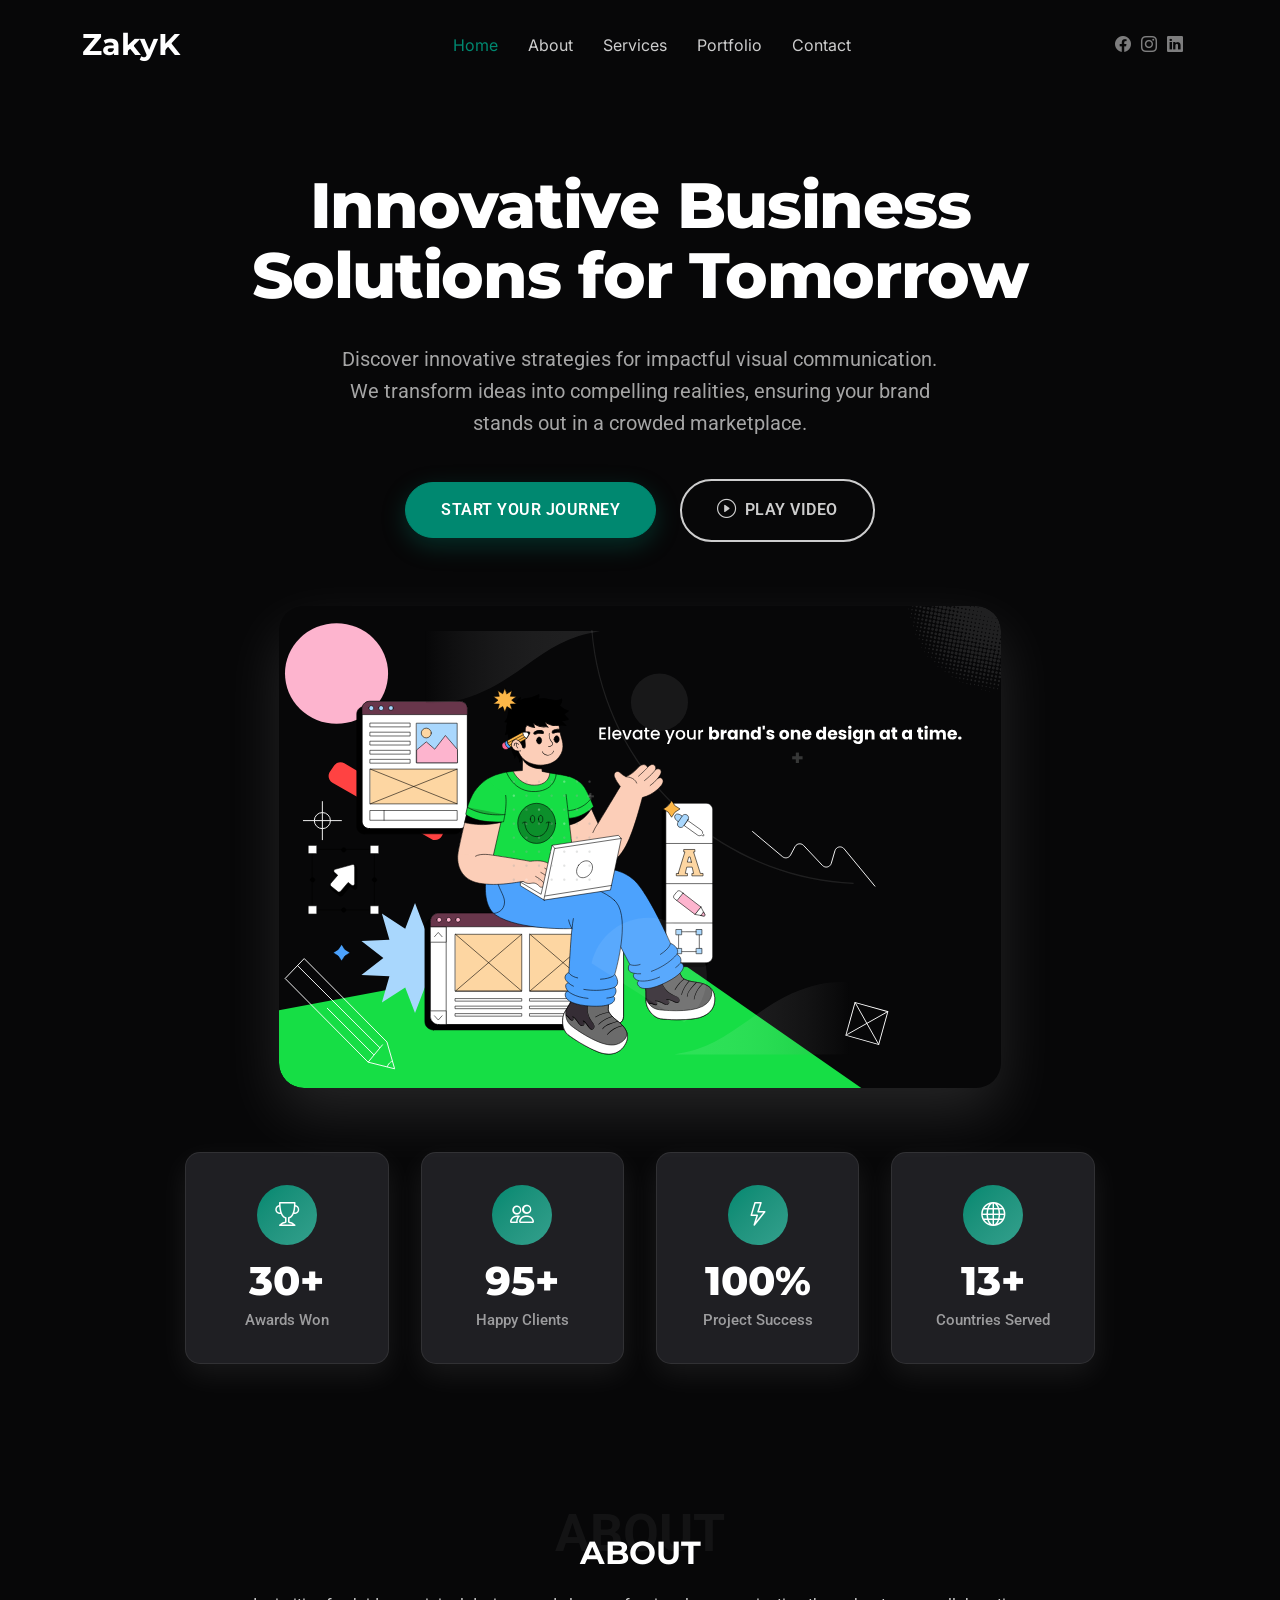
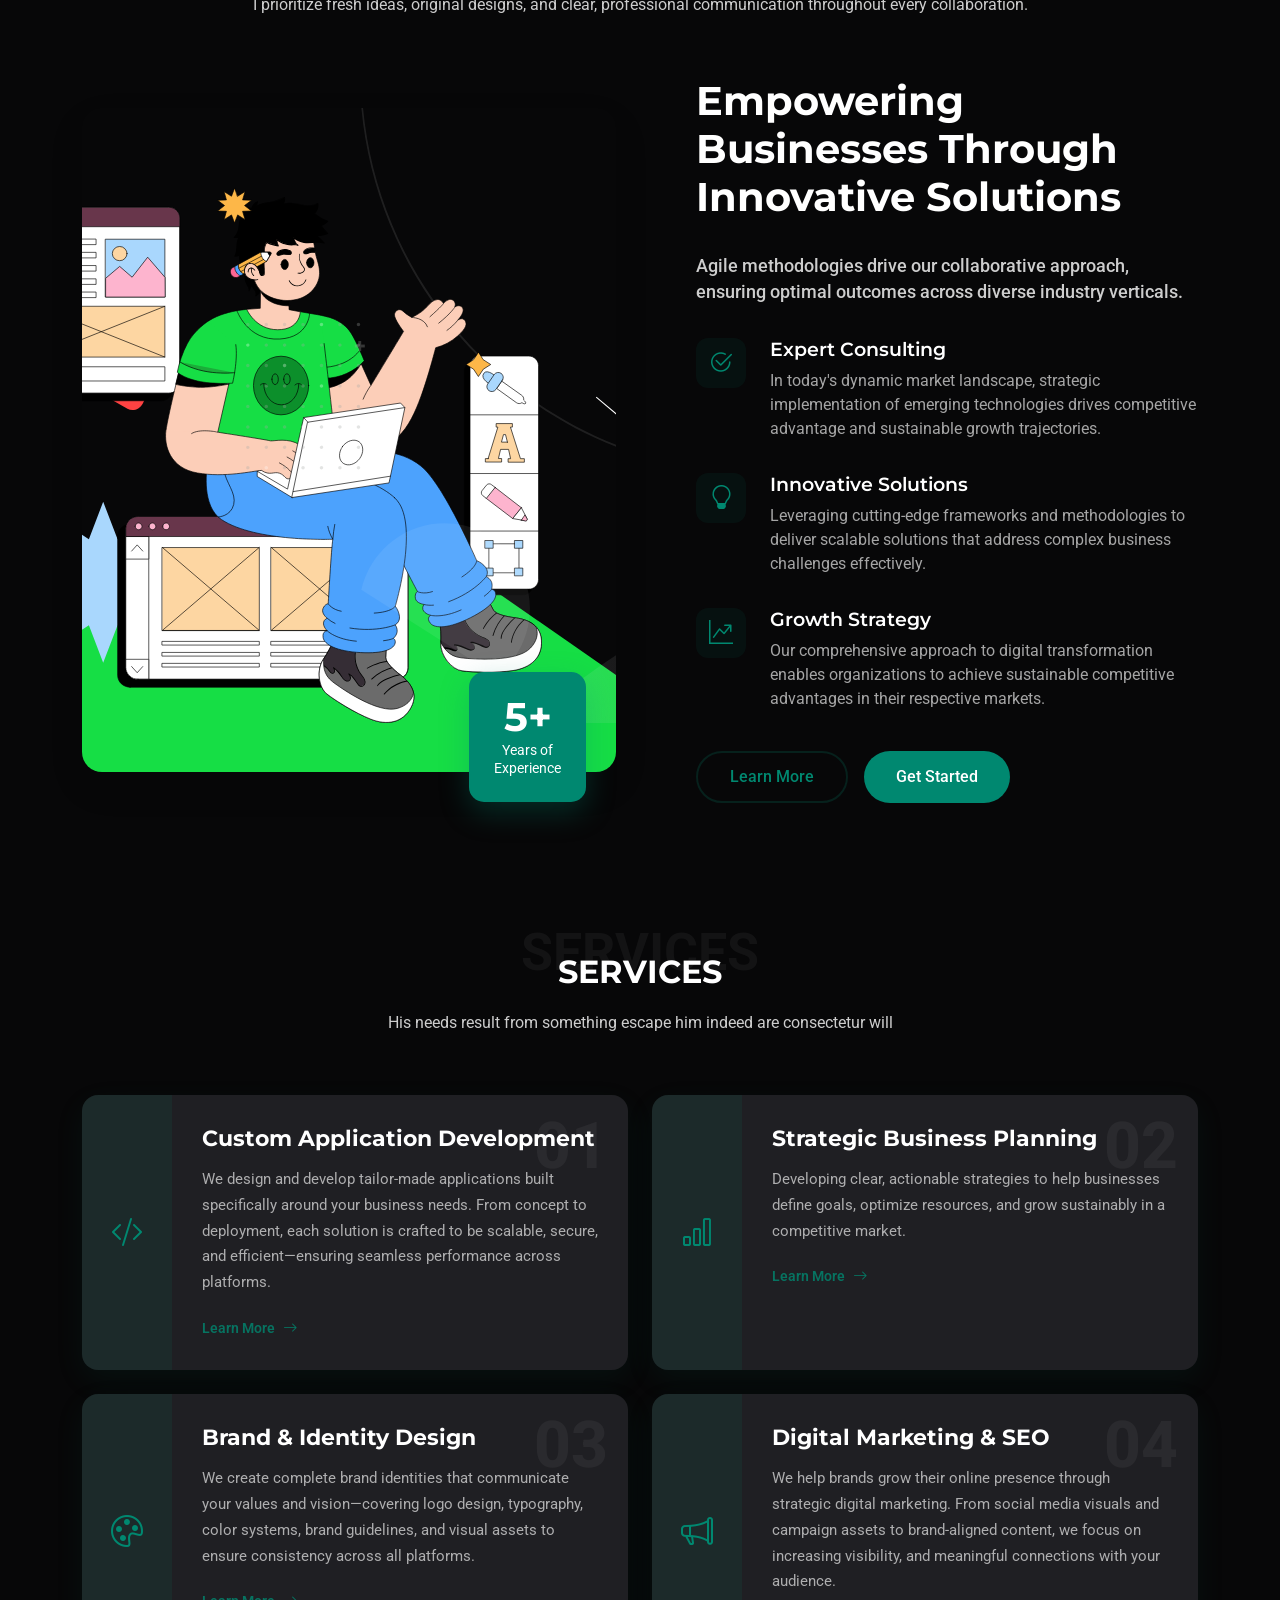
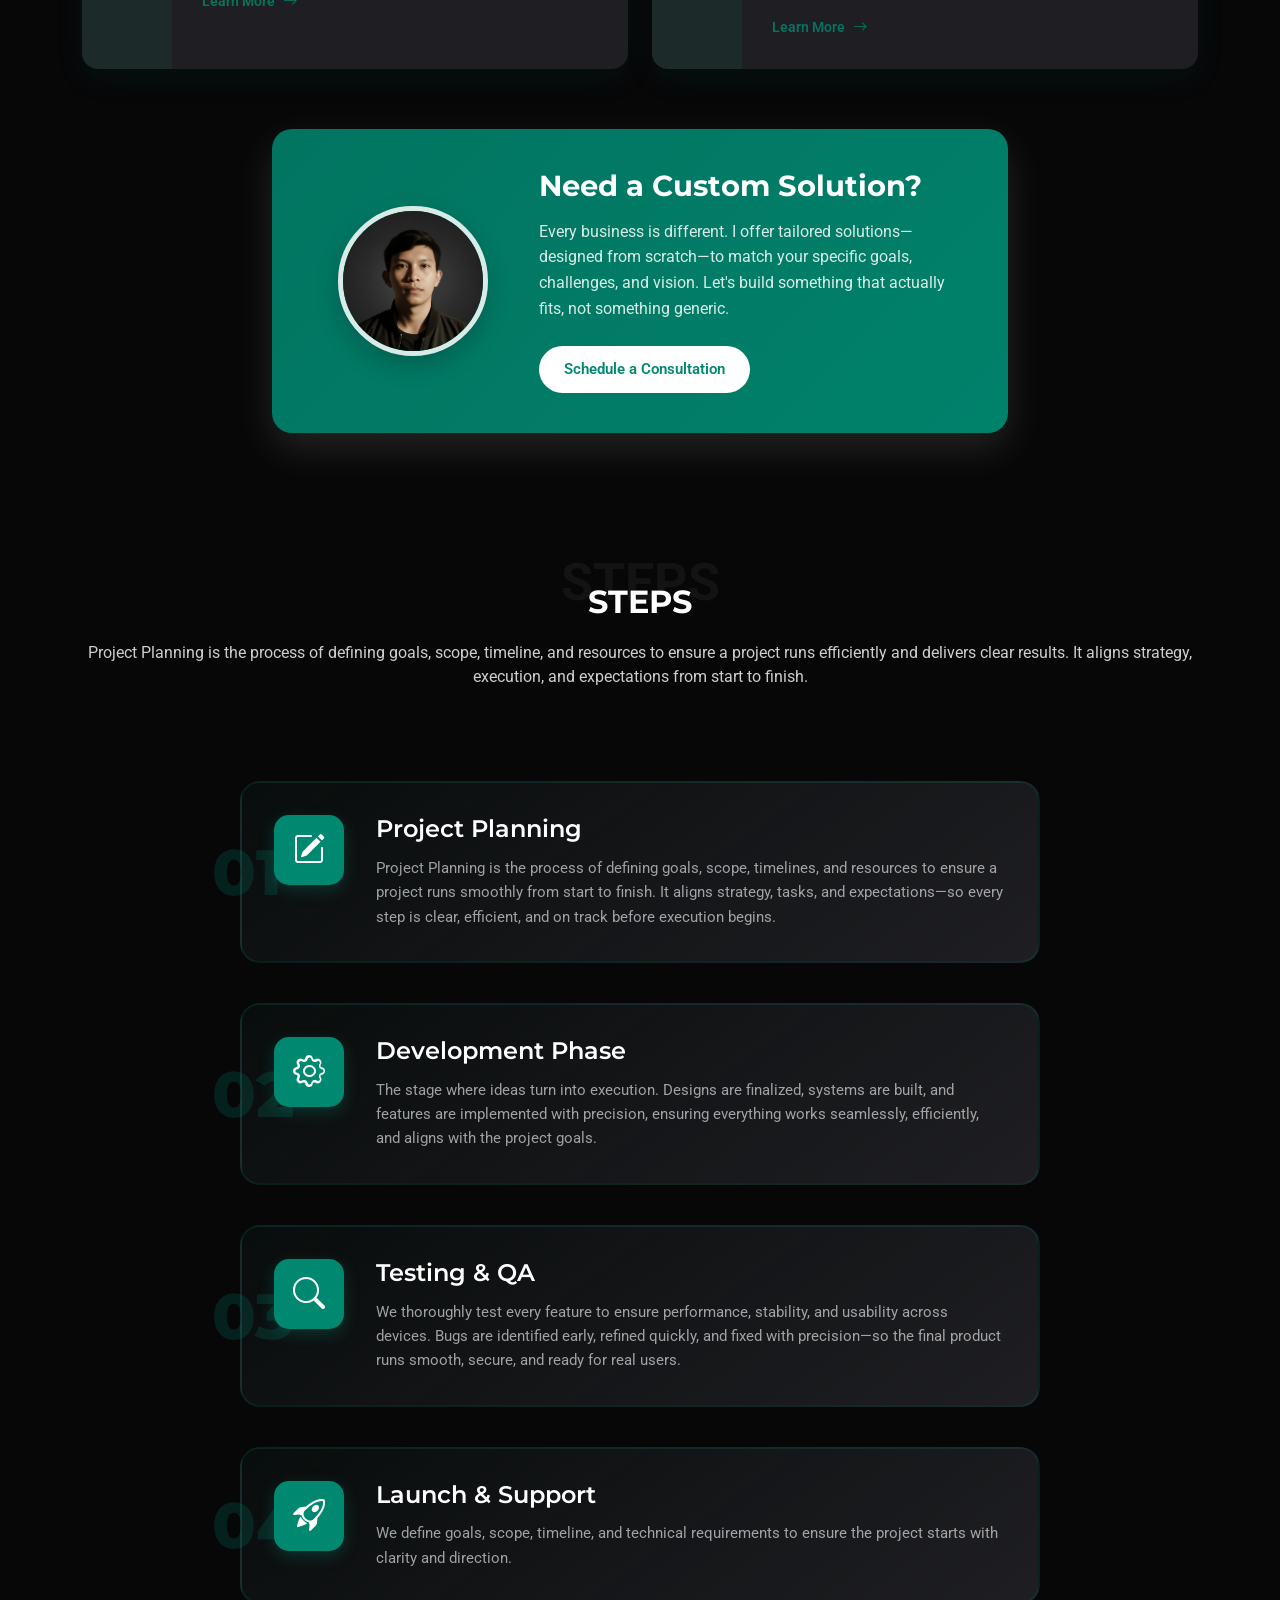
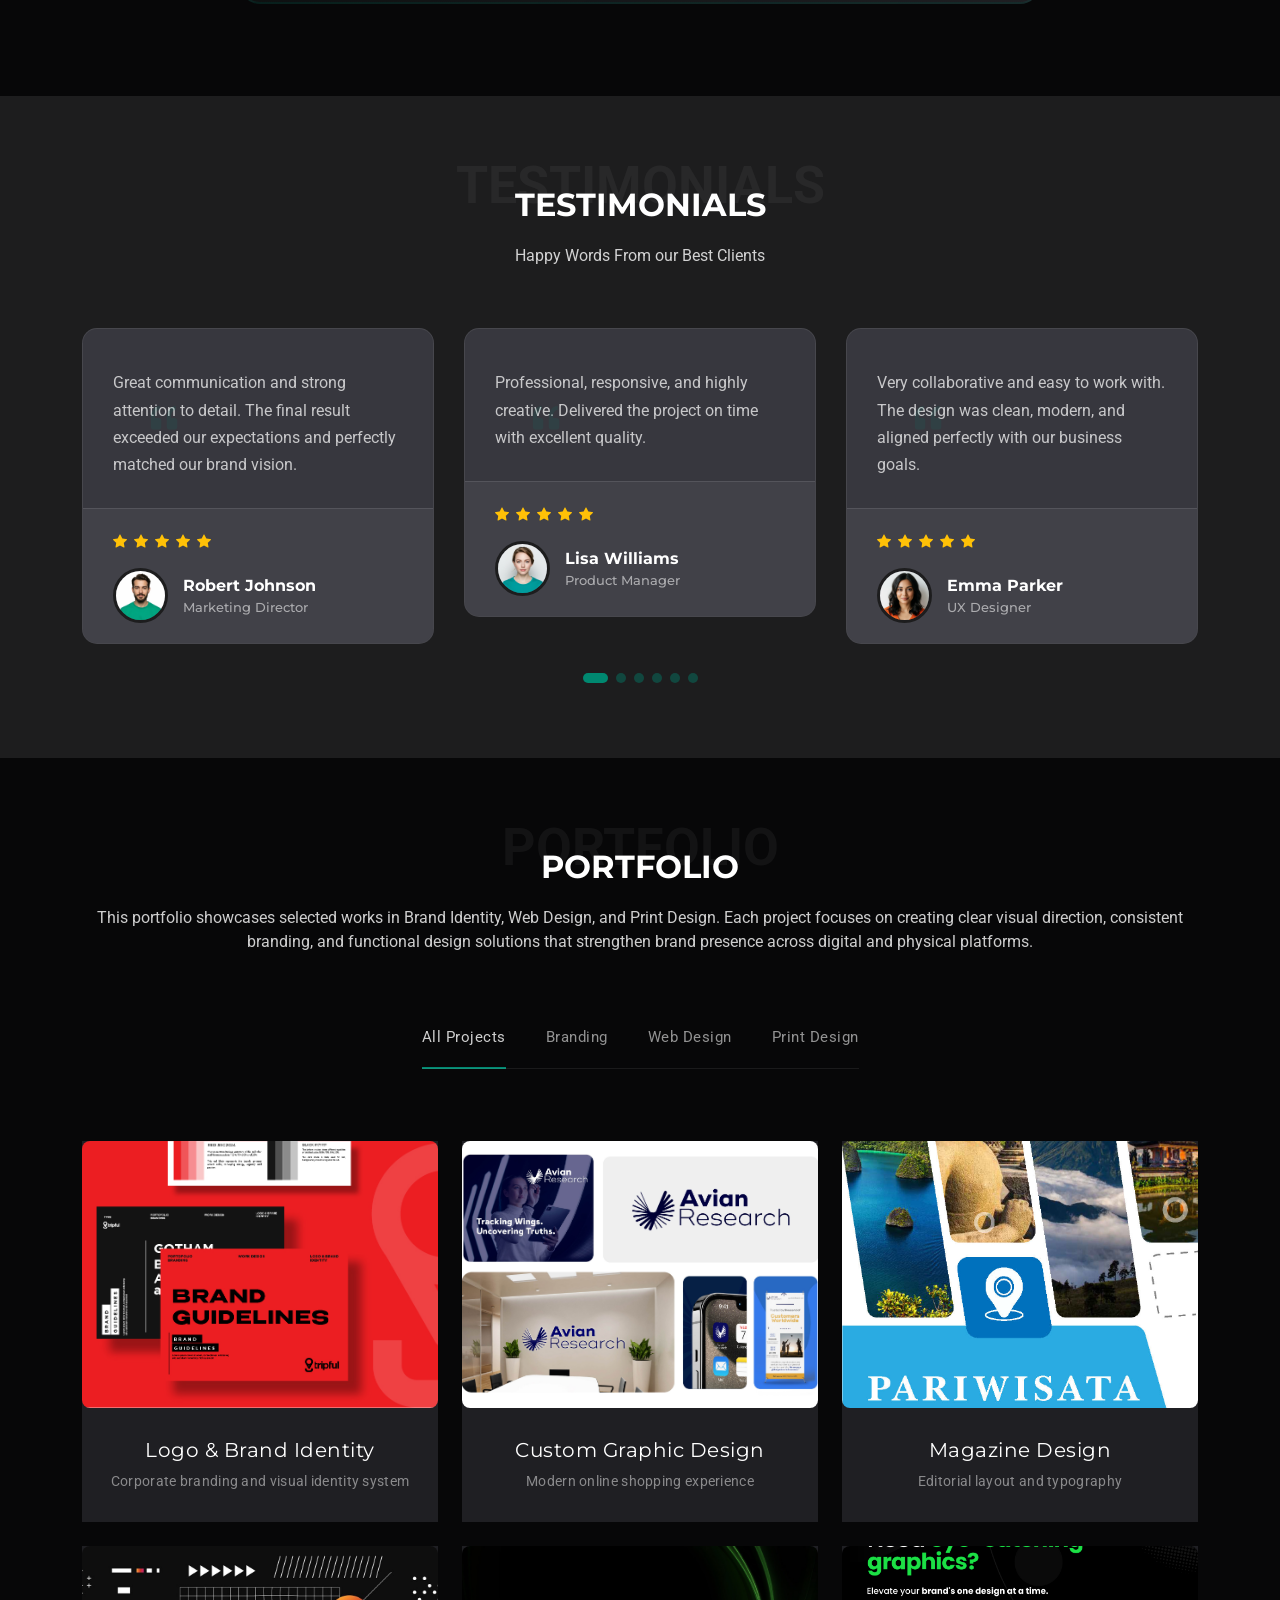
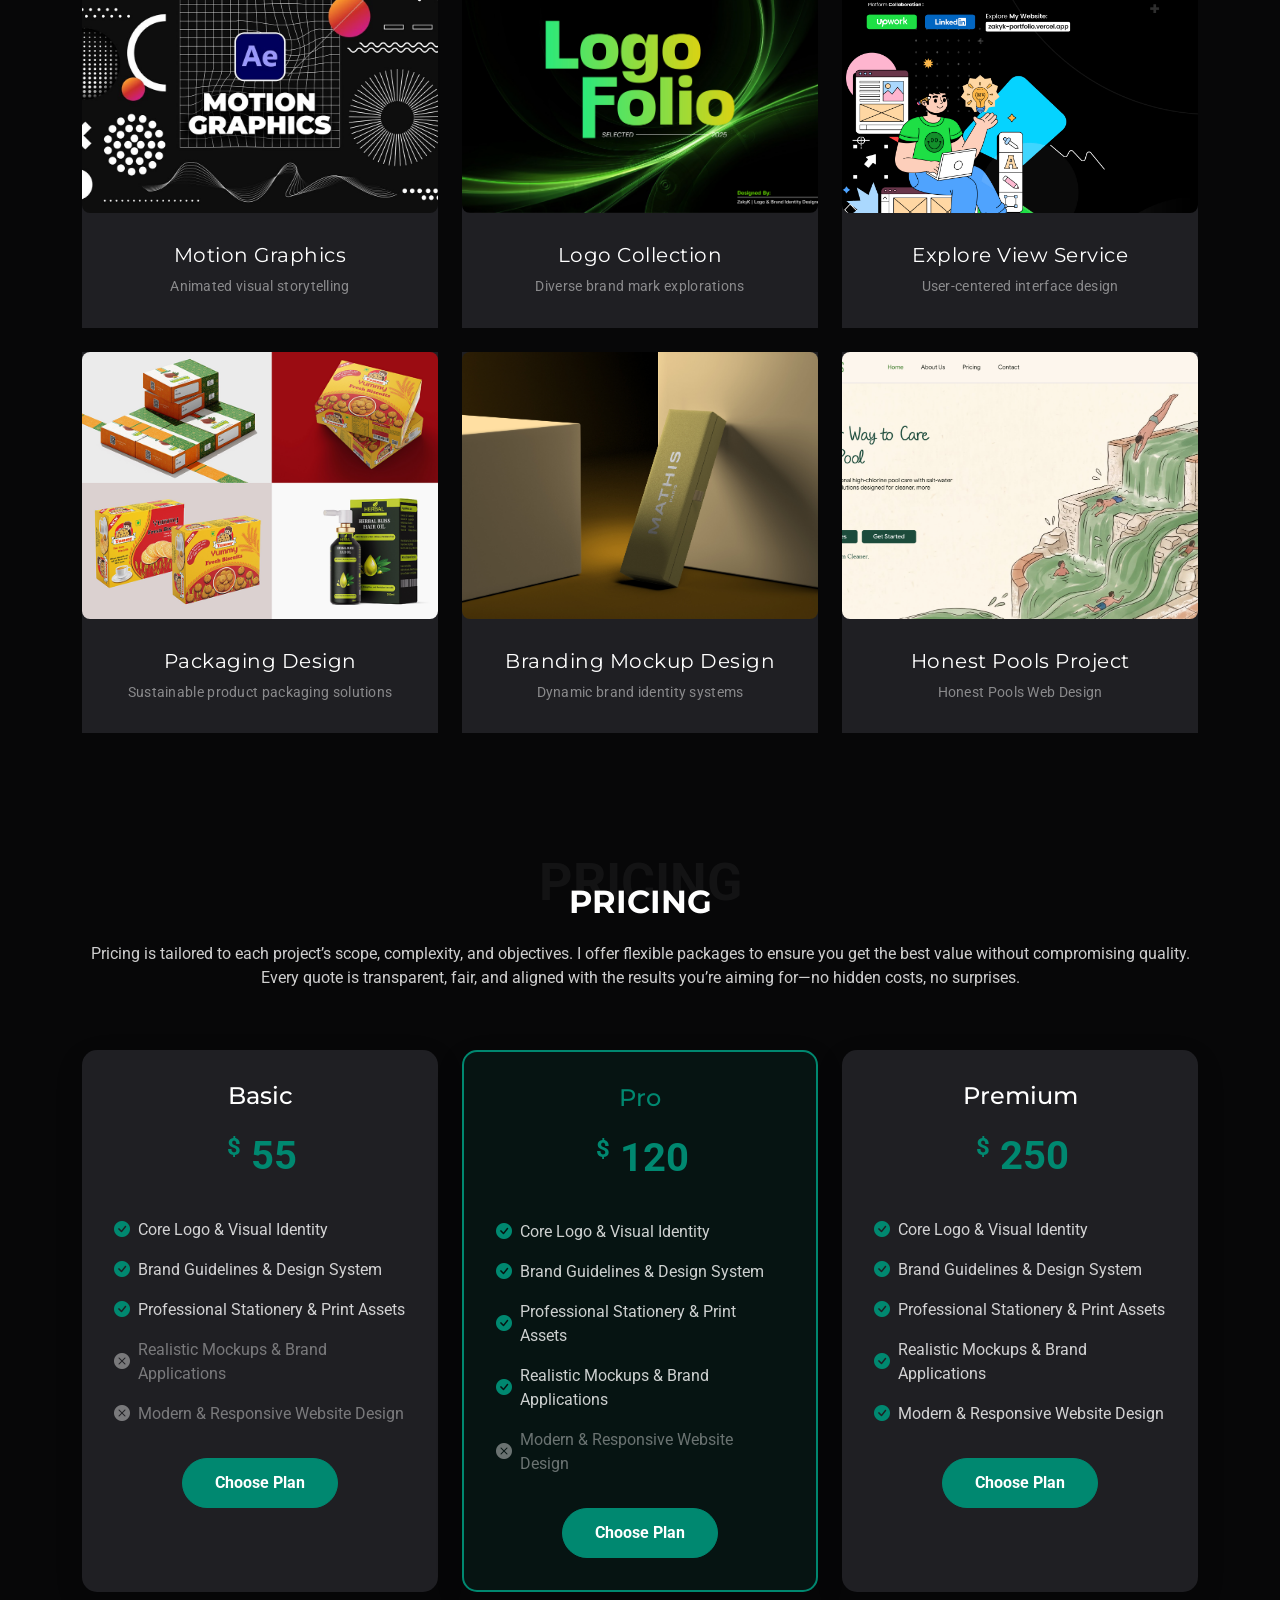
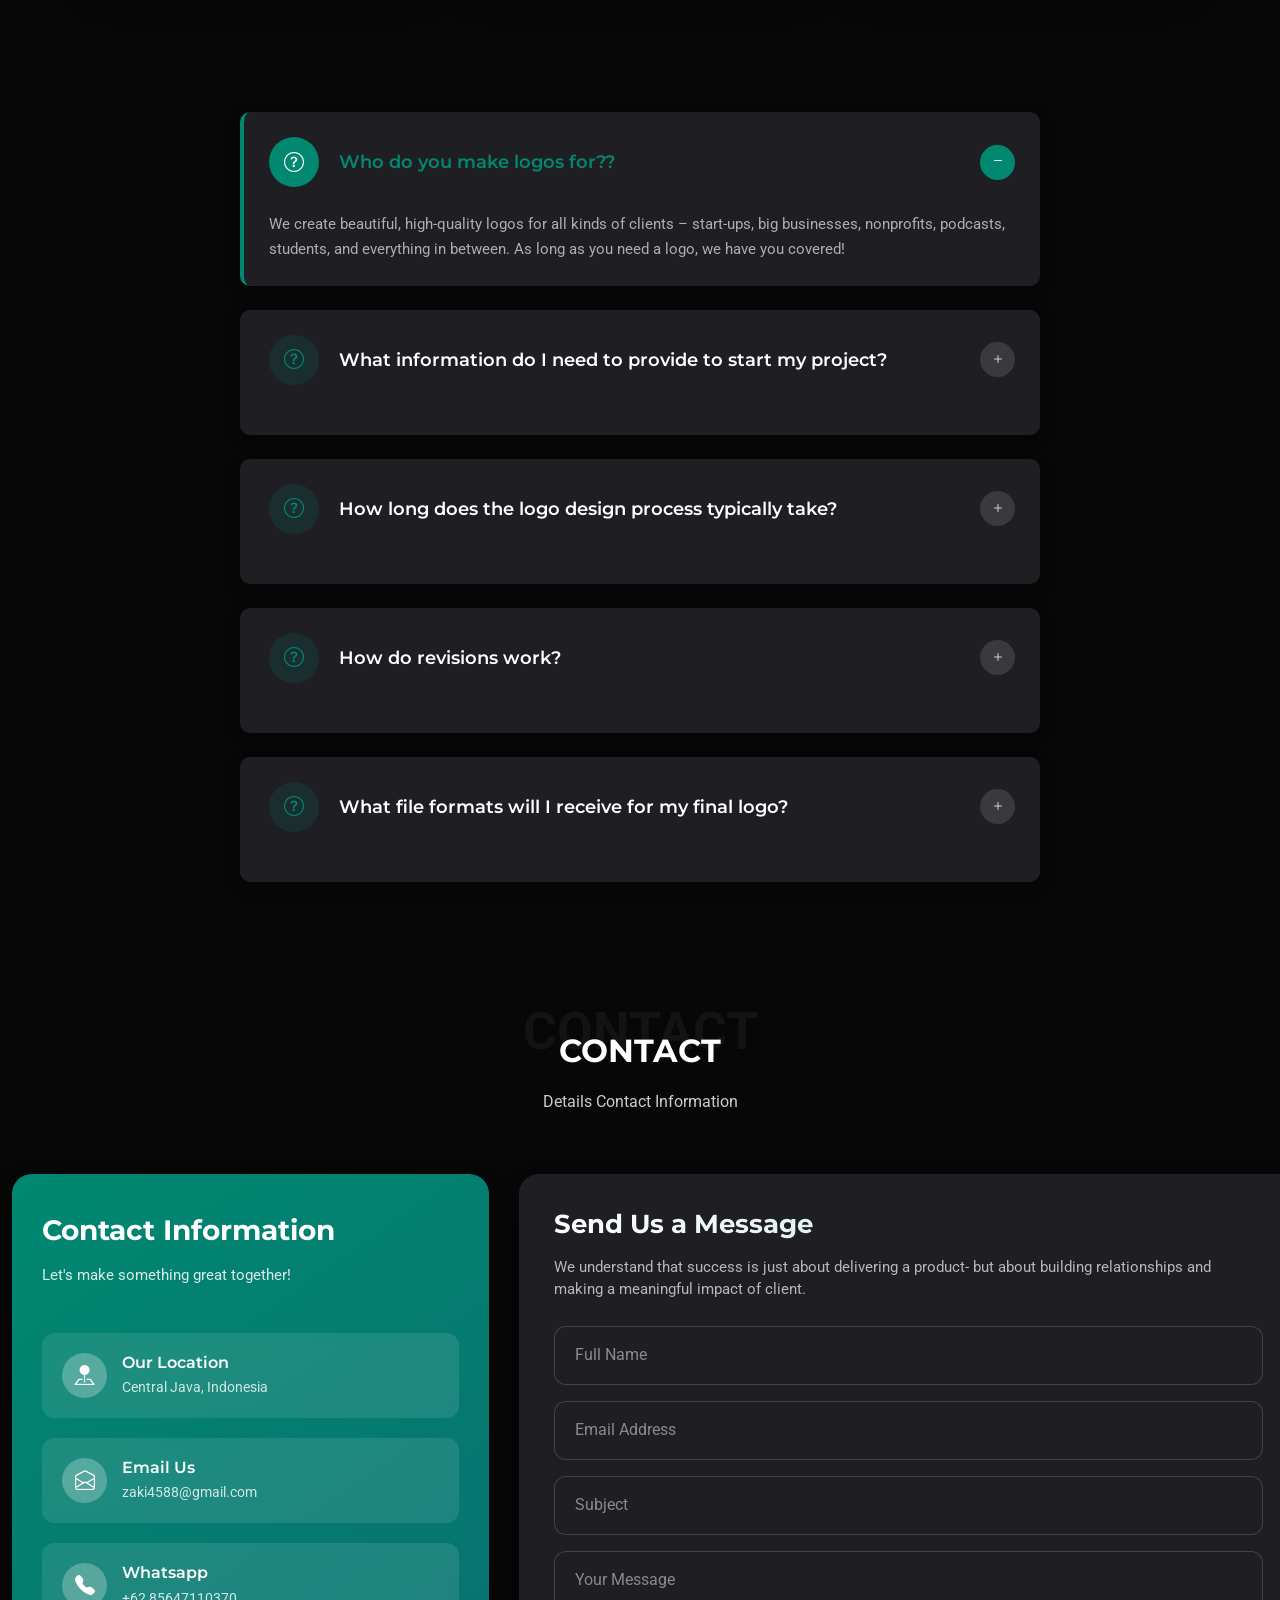
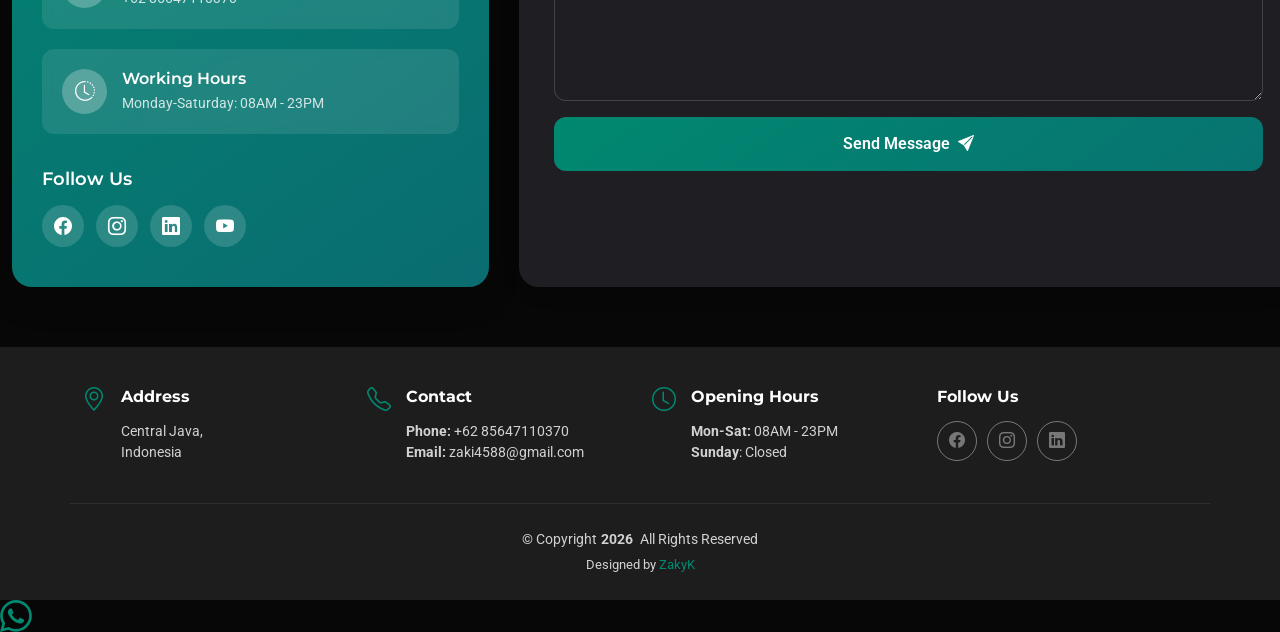
==== commit 0084fb75: "Update index.html" ====
--- a/index.html
+++ b/index.html
@@ -667,7 +667,7 @@
                       <a href="assets/img/portfolio/portfolio-7.jpg" class="glightbox zoom-link" title="Brand Identity Design">
                         <i class="bi bi-zoom-in"></i>
                       </a>
-                      <a href="https://www.upwork.com/freelancers/~0135365ac3c104690b" class="details-link" title="View Project Details"target="_blank">
+                      <a href="https://www.upwork.com/freelancers/~0135365ac3c104690b" class="details-link" title="View Project Details">
                         <i class="bi bi-arrow-right"></i>
                       </a>
                     </div>
@@ -689,7 +689,7 @@
                       <a href="assets/img/portfolio/portfolio-portrait-5.jpg" class="glightbox zoom-link" title="Magazine Design">
                         <i class="bi bi-zoom-in"></i>
                       </a>
-                      <a href="https://www.upwork.com/freelancers/~0135365ac3c104690b" class="details-link" title="View Project Details"target="_blank">
+                      <a href="https://www.upwork.com/freelancers/~0135365ac3c104690b" class="details-link" title="View Project Details">
                         <i class="bi bi-arrow-right"></i>
                       </a>
                     </div>
@@ -711,7 +711,7 @@
                       <a href="assets/img/portfolio/portfolio-8.jpg" class="glightbox zoom-link" title="Motion Graphics">
                         <i class="bi bi-zoom-in"></i>
                       </a>
-                      <a href="https://www.upwork.com/services/product/design-professional-brand-style-guide-branding-design-for-your-company-business-1476141159281180672?ref=project_share&tier=2" class="details-link" title="View Project Details"target="_blank">
+                      <a href="https://www.upwork.com/services/product/design-professional-brand-style-guide-branding-design-for-your-company-business-1476141159281180672?ref=project_share&tier=2" class="details-link" title="View Project Details">
                         <i class="bi bi-arrow-right"></i>
                       </a>
                     </div>
@@ -733,7 +733,7 @@
                       <a href="assets/img/portfolio/portfolio-9.jpg" class="glightbox zoom-link" title="Logo Collection">
                         <i class="bi bi-zoom-in"></i>
                       </a>
-                      <a href="https://dribbble.com/ZakyK" class="details-link" title="View Project Details"target="_blank">
+                      <a href="https://dribbble.com/ZakyK" class="details-link" title="View Project Details">
                         <i class="bi bi-arrow-right"></i>
                       </a>
                     </div>
@@ -755,7 +755,7 @@
                       <a href="assets/img/portfolio/portfolio-portrait-8.jpg" class="glightbox zoom-link" title="Mobile App Design">
                         <i class="bi bi-zoom-in"></i>
                       </a>
-                      <a href="https://www.upwork.com/freelancers/~0135365ac3c104690b" class="details-link" title="View Project Details"target="_blank">
+                      <a href="https://www.upwork.com/freelancers/~0135365ac3c104690b" class="details-link" title="View Project Details">
                         <i class="bi bi-arrow-right"></i>
                       </a>
                     </div>
@@ -777,7 +777,7 @@
                       <a href="assets/img/portfolio/portfolio-10.png" class="glightbox zoom-link" title="Packaging Design">
                         <i class="bi bi-zoom-in"></i>
                       </a>
-                      <a href="portfolio-details.html" class="details-link" title="View Project Details"target="_blank">
+                      <a href="portfolio-details.html" class="details-link" title="View Project Details">
                         <i class="bi bi-arrow-right"></i>
                       </a>
                     </div>
@@ -799,7 +799,7 @@
                       <a href="assets/img/portfolio/portfolio-11.jpg" class="glightbox zoom-link" title="Brand Animation">
                         <i class="bi bi-zoom-in"></i>
                       </a>
-                      <a href="portfolio-details.html" class="details-link" title="View Project Details"target="_blank">
+                      <a href="portfolio-details.html" class="details-link" title="View Project Details">
                         <i class="bi bi-arrow-right"></i>
                       </a>
                     </div>
@@ -821,7 +821,7 @@
                       <a href="assets/img/portfolio/cover.png" class="glightbox zoom-link" title="Website Design View">
                         <i class="bi bi-zoom-in"></i>
                       </a>
-                      <a href="https://honestpools.vercel.app/" class="details-link" title="View Project Details" target="_blank">
+                      <a href="https://honestpools.vercell.app/" class="details-link" title="View Project Details">
                         <i class="bi bi-arrow-right"></i>
                       </a>
                     </div>
@@ -1209,6 +1209,18 @@
 
   </footer>
 
+  <!-- Tombol Floating WhatsApp -->   
+  <a href="https://wa.me/6285647110370?text=Hi%20there,%20please%20let%20me%20know%20how%20I%20can%20help%20and%20I%20will%20get%20back%20to%20you%20soon.
+%20Cheers,%20ZakyK" 
+   class="whatsapp-float" 
+   target="_blank" 
+   rel="noopener noreferrer" 
+   title="Chat via WhatsApp">
+  <svg xmlns="http://www.w3.org/2000/svg" width="32" height="32" fill="currentColor" viewBox="0 0 16 16">
+    <path d="M13.601 2.326A7.85 7.85 0 0 0 7.994 0C3.627 0 .068 3.558.064 7.926c0 1.399.366 2.76 1.057 3.965L0 16l4.204-1.102a7.9 7.9 0 0 0 3.79.965h.004c4.368 0 7.926-3.558 7.93-7.93A7.9 7.9 0 0 0 13.6 2.326zM7.994 14.521a6.57 6.57 0 0 1-3.356-.92l-.24-.144-2.494.654.666-2.433-.156-.251a6.56 6.56 0 0 1-1.007-3.505c0-3.626 2.957-6.584 6.591-6.584a6.56 6.56 0 0 1 4.66 1.931 6.56 6.56 0 0 1 1.928 4.66c-.004 3.639-2.961 6.592-6.592 6.592m3.615-4.934c-.197-.099-1.17-.578-1.353-.646-.182-.065-.315-.099-.445.099-.133.197-.513.646-.629.776-.114.133-.23.149-.427.05-.197-.099-.832-.307-1.586-.98-.588-.524-.985-1.172-1.101-1.37-.115-.197-.012-.304.086-.402.088-.088.197-.23.296-.345.099-.115.133-.197.198-.329.065-.133.033-.249-.016-.348-.05-.099-.445-1.072-.61-1.47-.16-.388-.323-.335-.445-.34-.114-.007-.247-.007-.38-.007a.73.73 0 0 0-.529.247c-.182.198-.691.677-.691 1.654s.71 1.916.81 2.049c.098.133 1.394 2.132 3.383 2.992.47.205.84.326 1.129.418.475.152.904.129 1.246.08.38-.058 1.17-.477 1.338-.94.166-.462.166-.856.116-.94-.05-.084-.182-.133-.38-.232"/>
+  </svg>
+</a>
+
   <!-- Scroll Top -->
   <a href="#" id="scroll-top" class="scroll-top d-flex align-items-center justify-content-center"><i class="bi bi-arrow-up-short"></i></a>
 
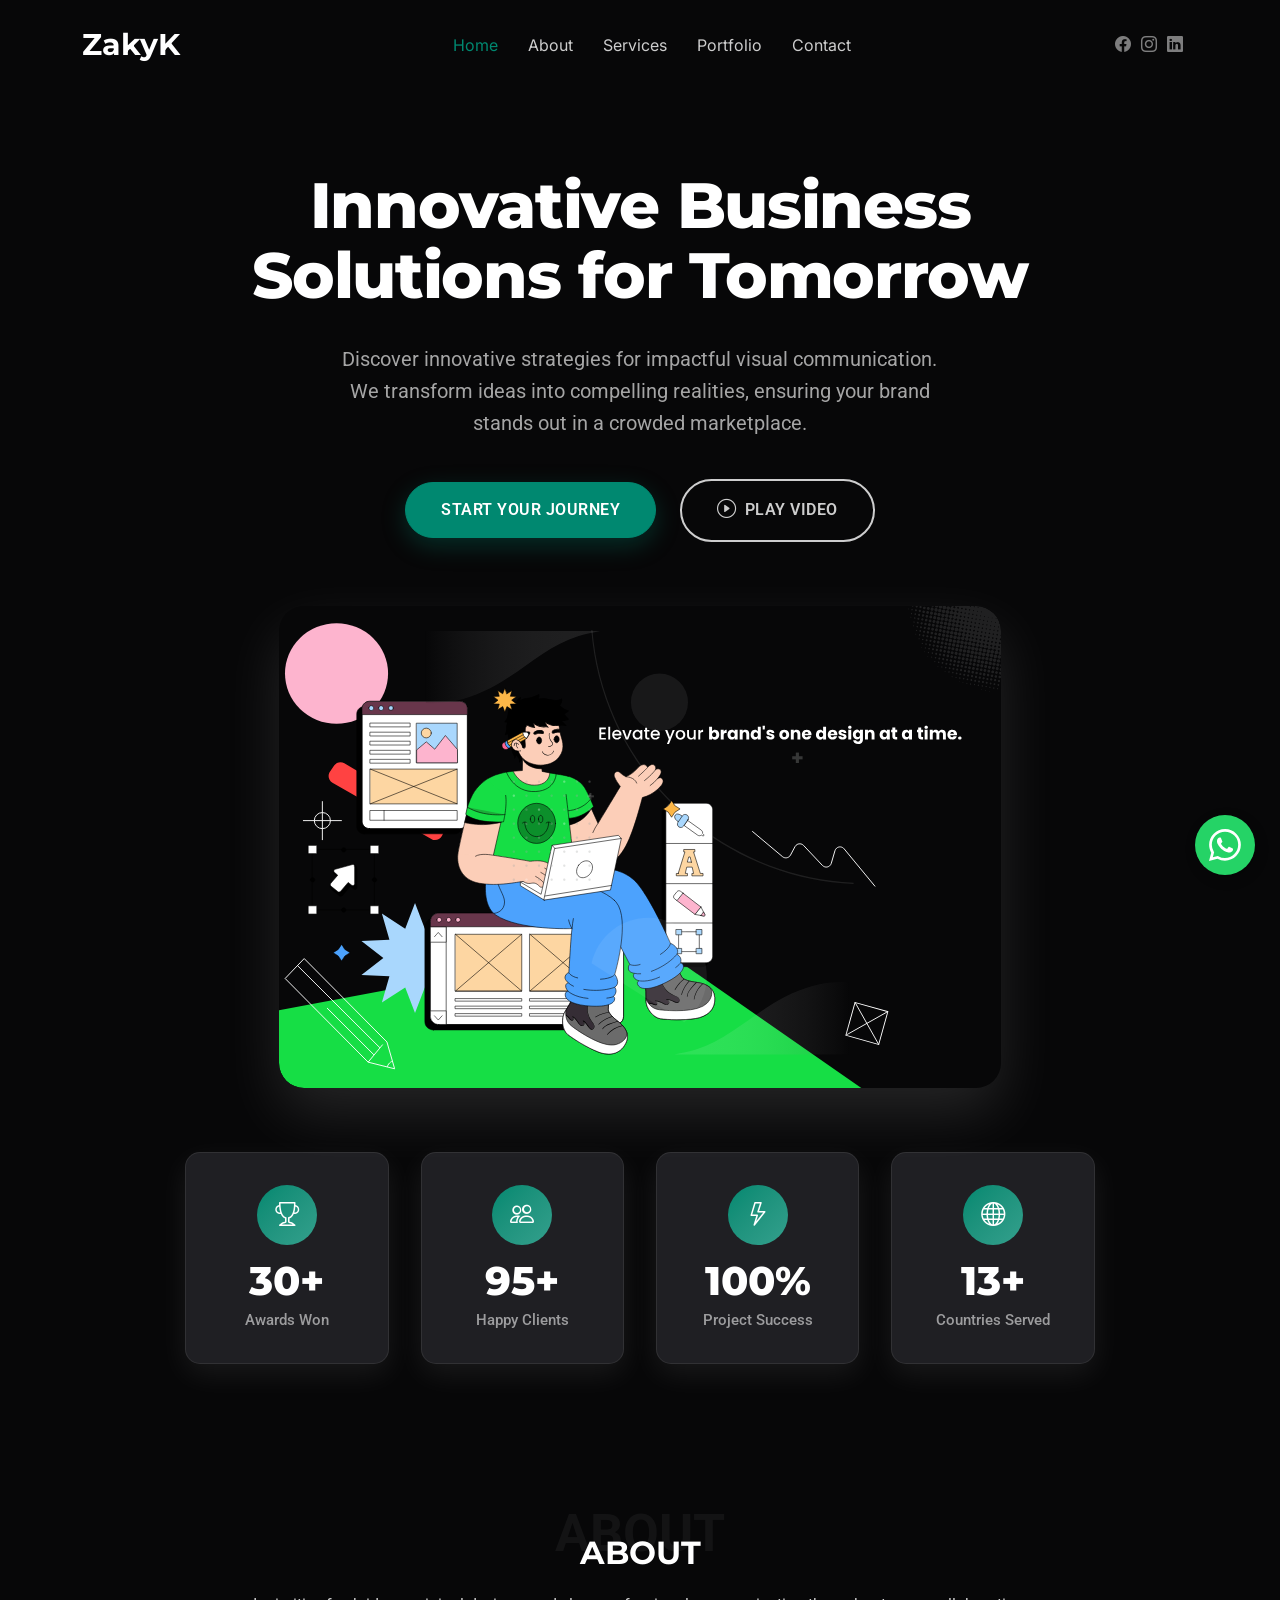
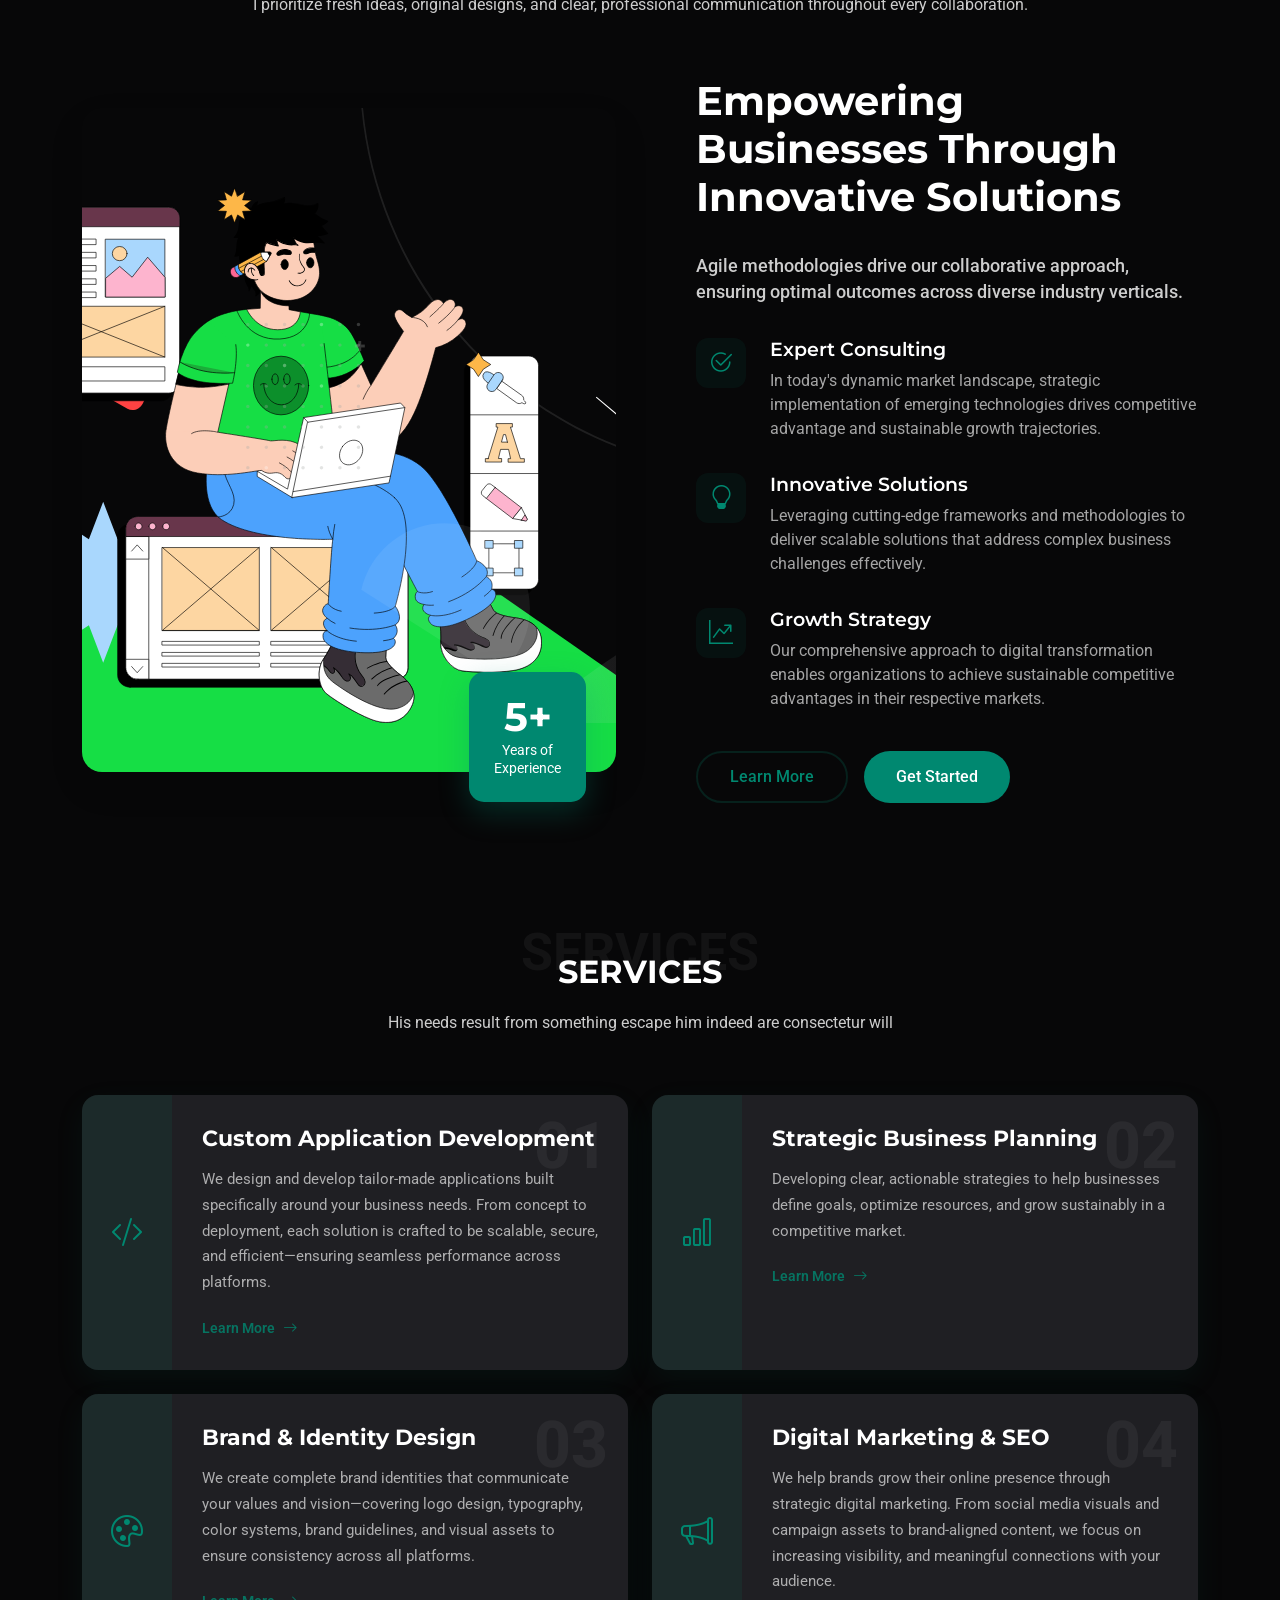
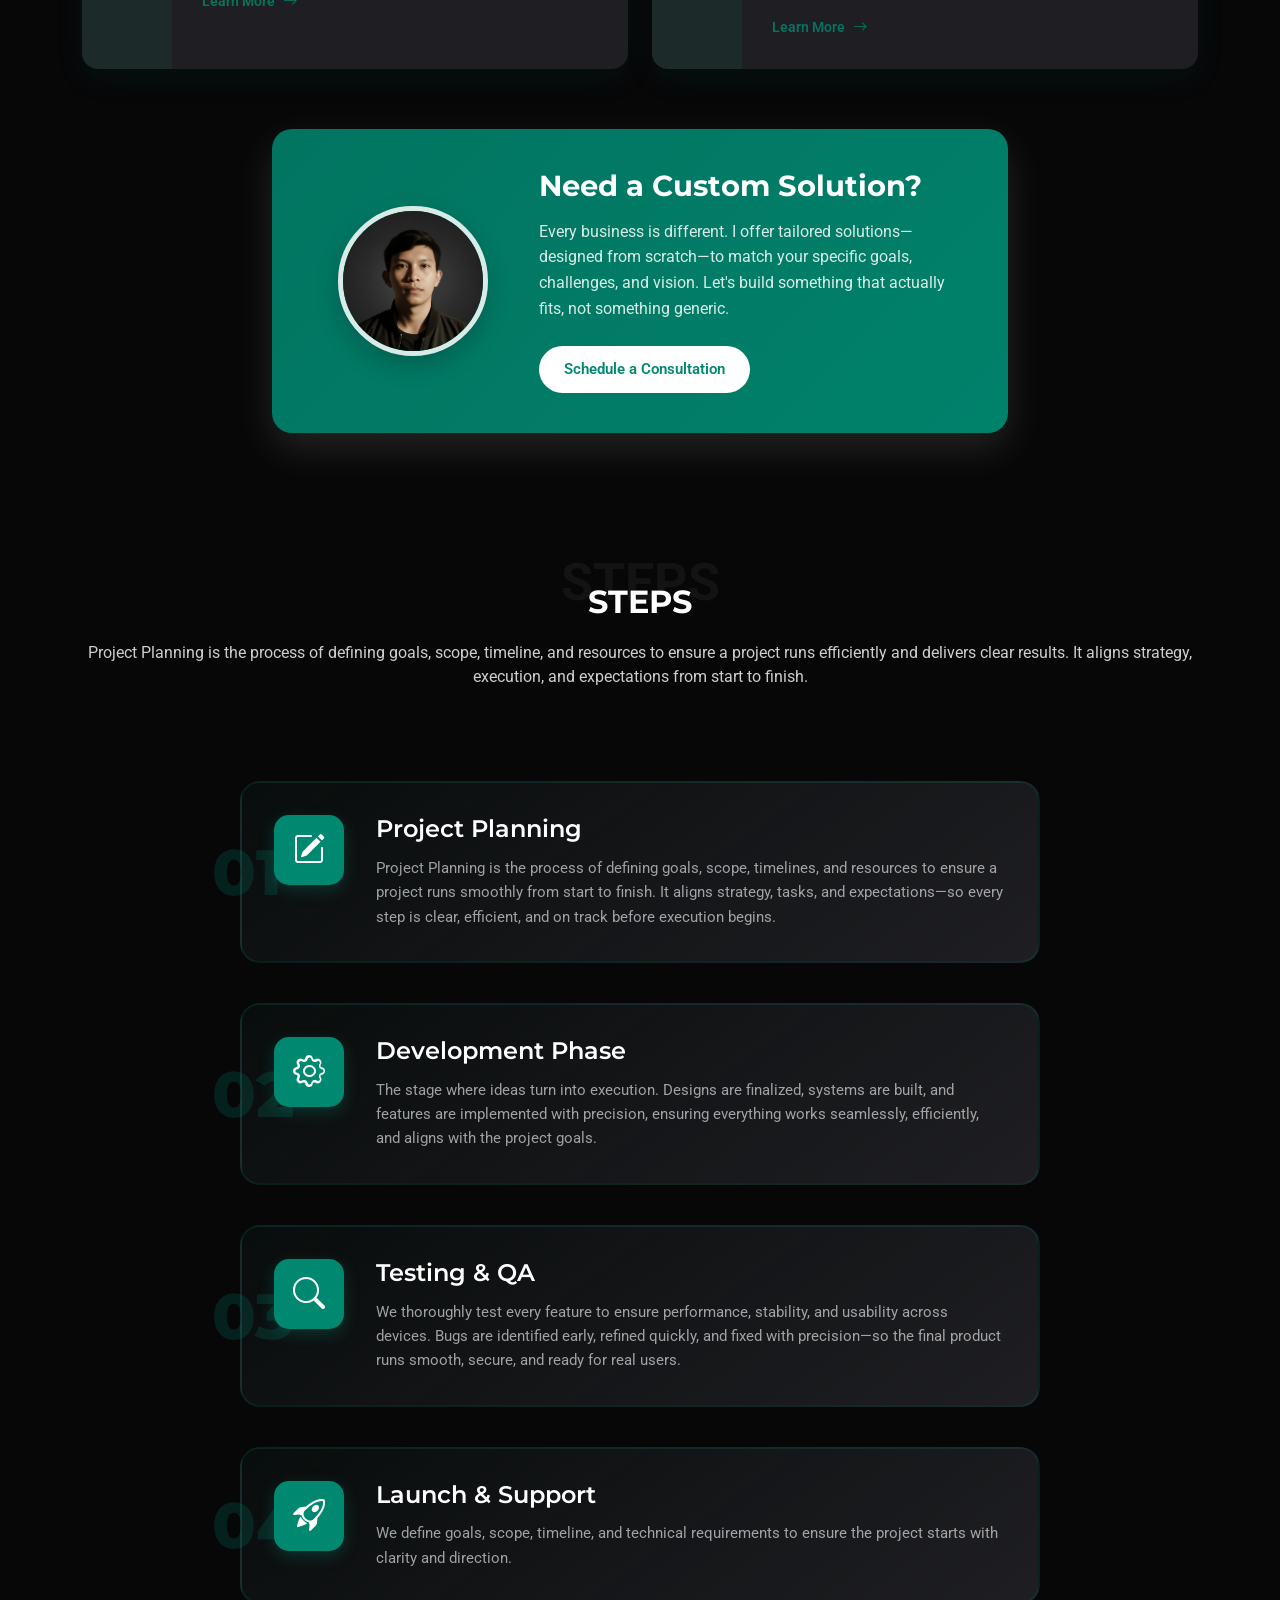
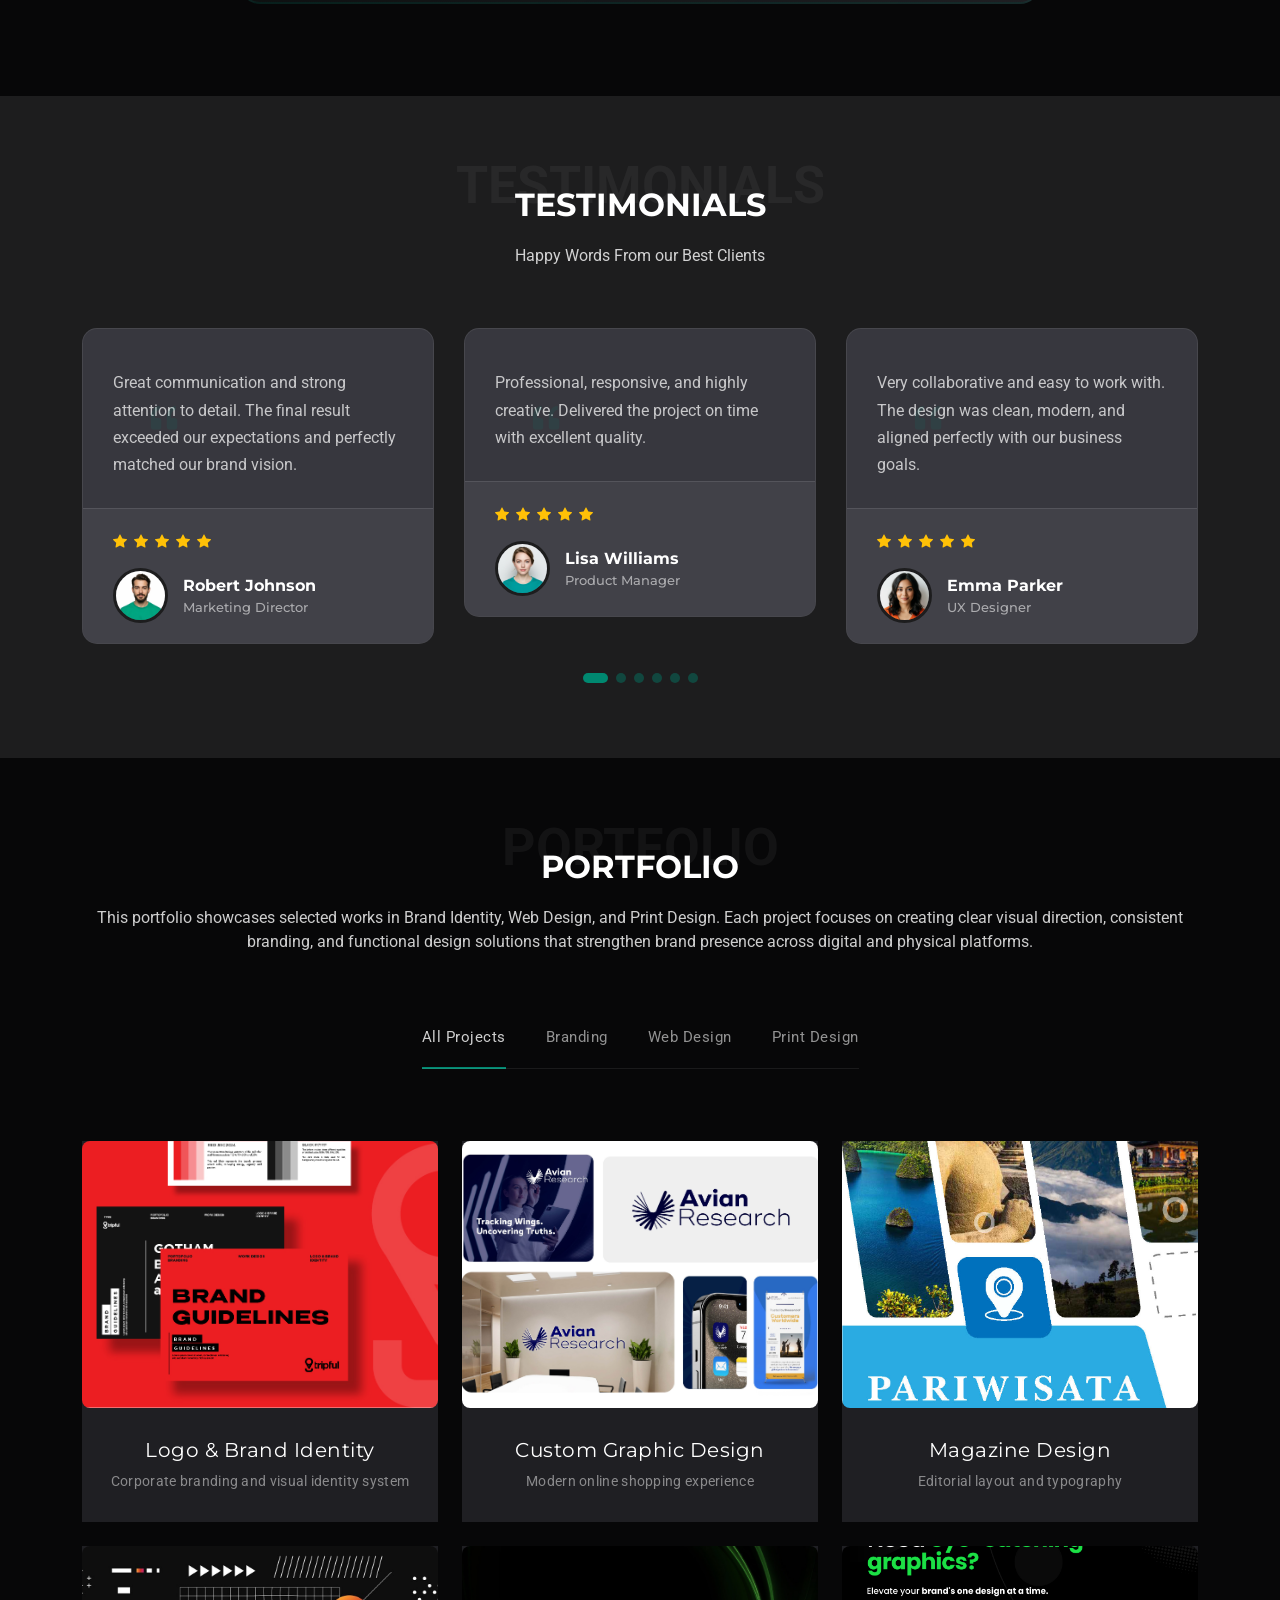
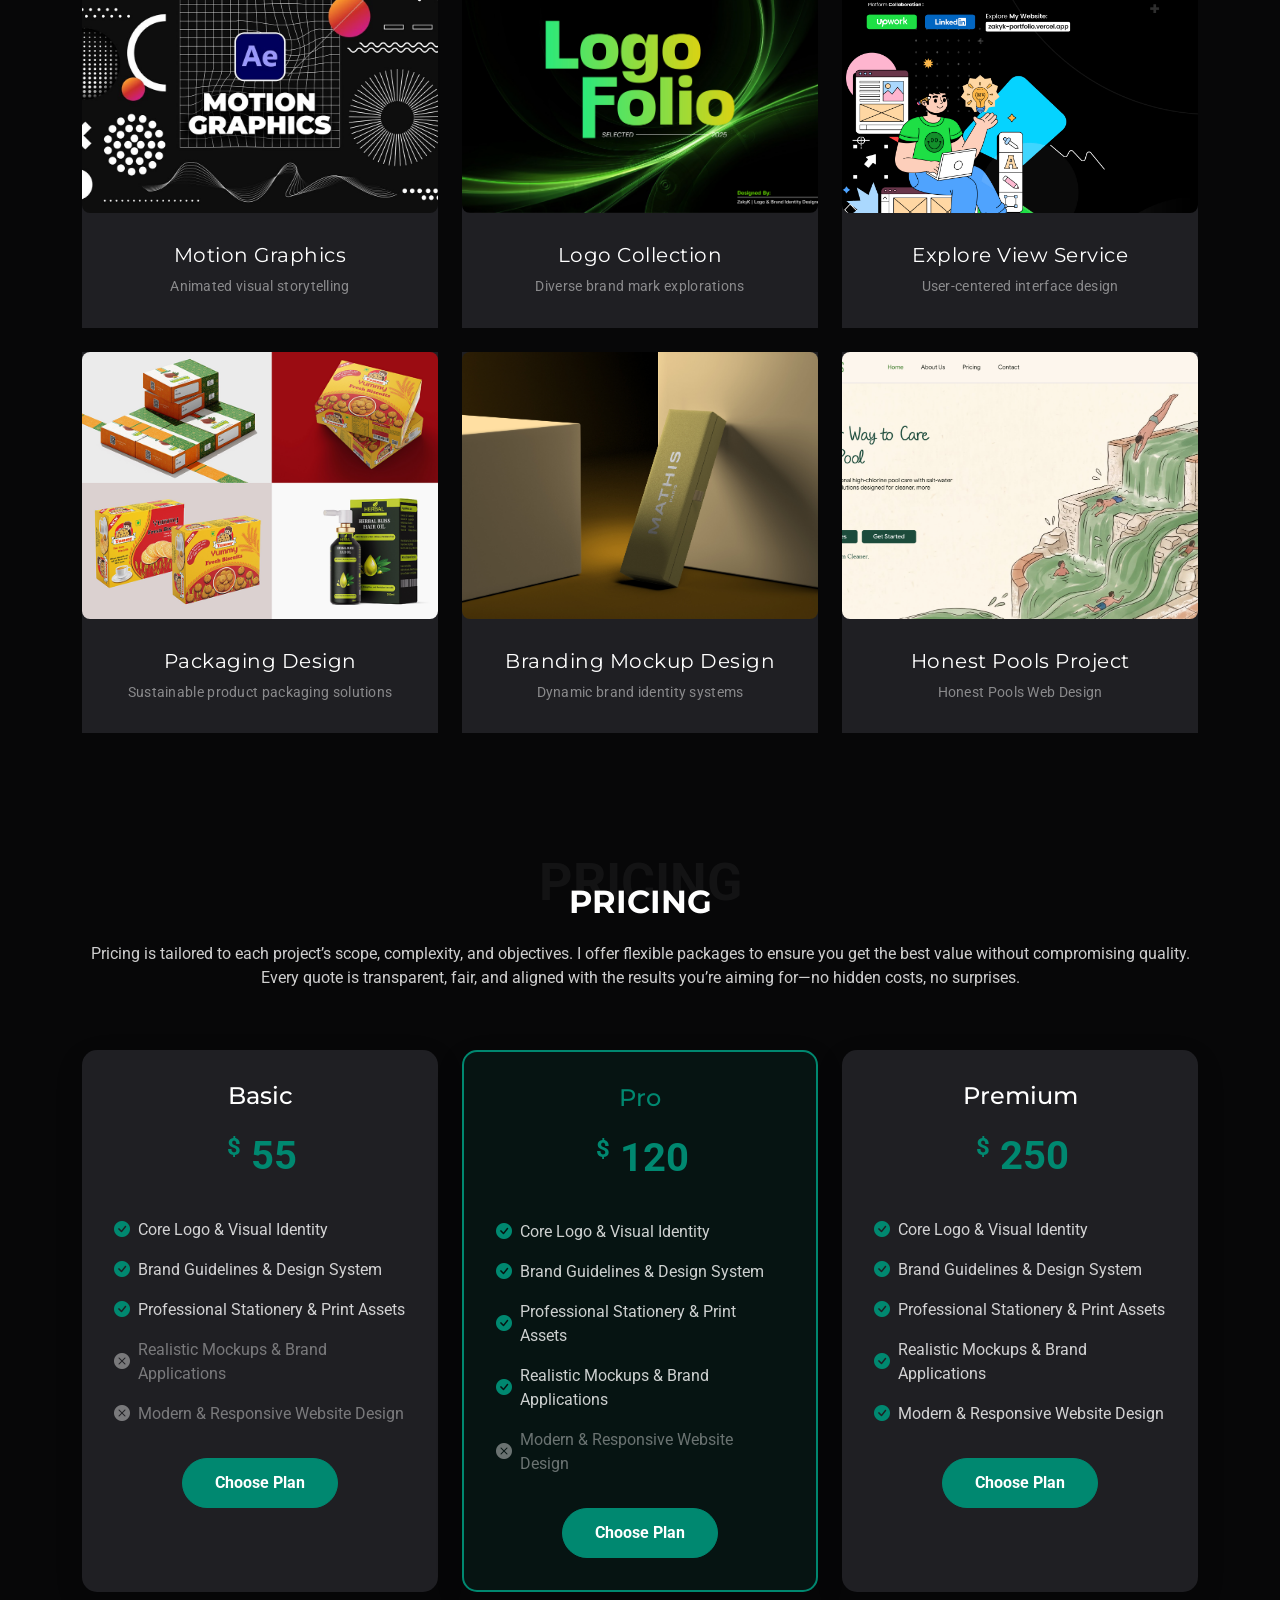
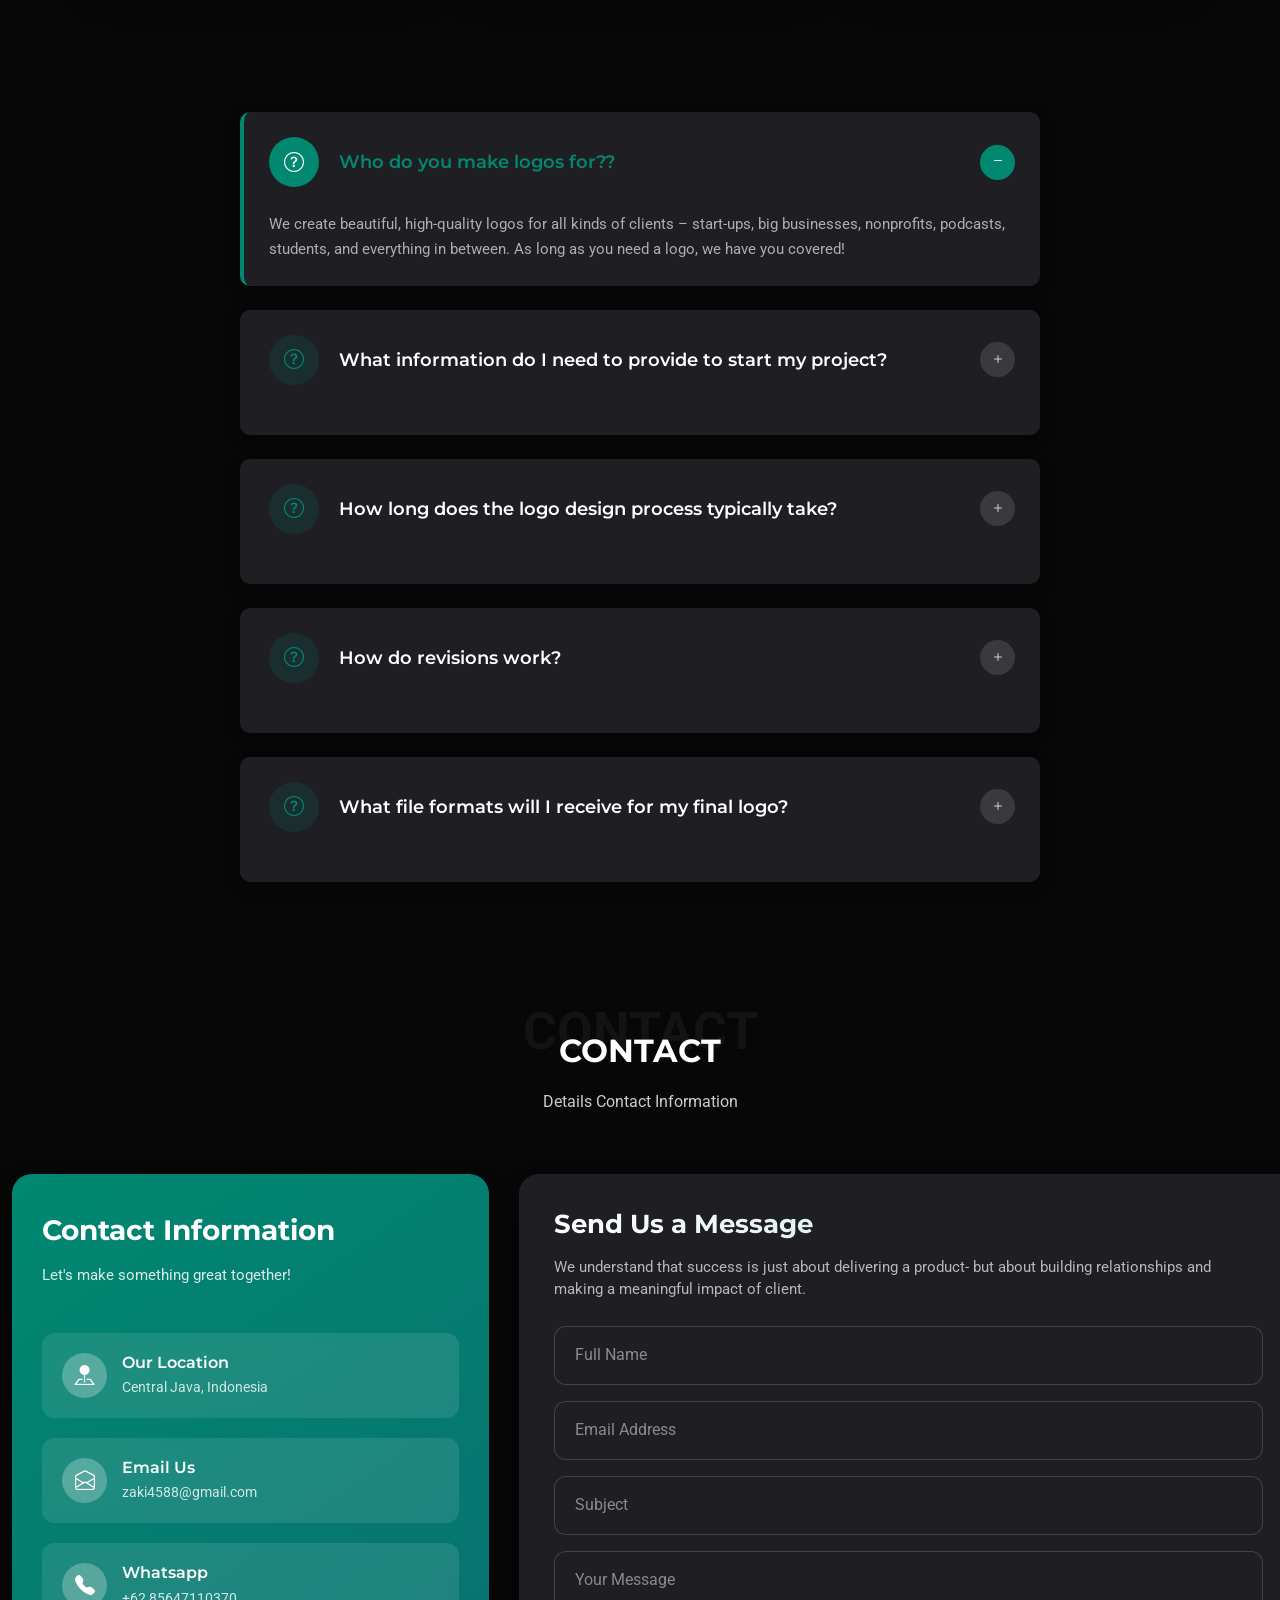
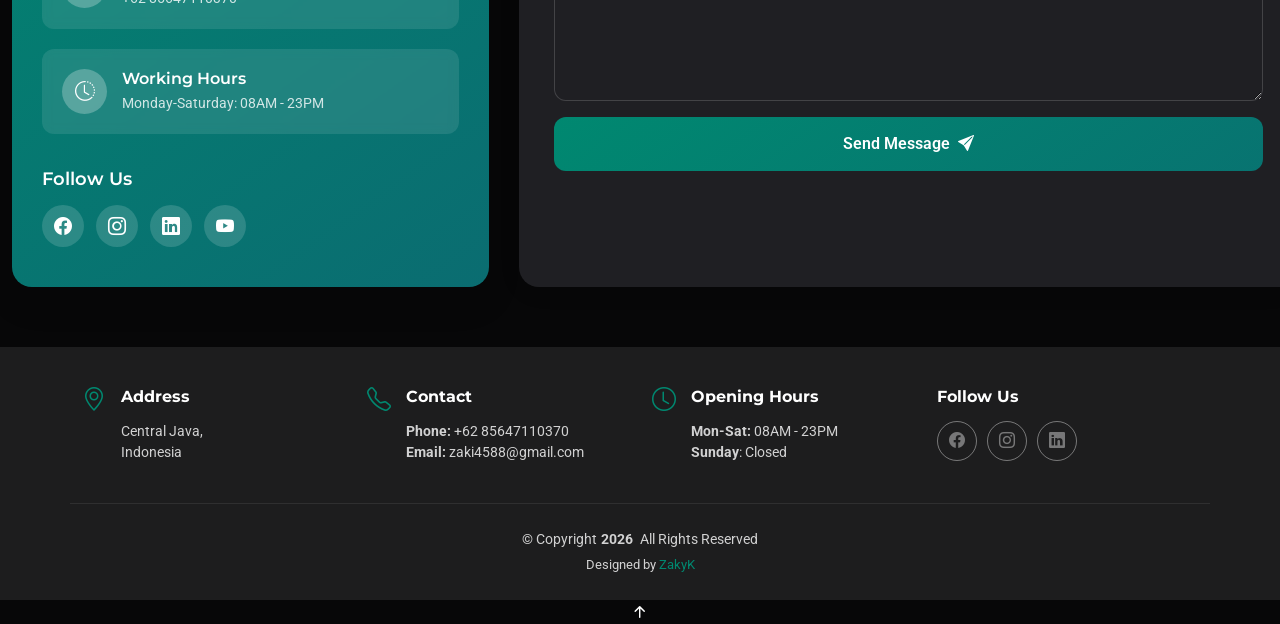
==== commit 520d959f: "Update index.html" ====
--- a/index.html
+++ b/index.html
@@ -821,7 +821,7 @@
                       <a href="assets/img/portfolio/cover.png" class="glightbox zoom-link" title="Website Design View">
                         <i class="bi bi-zoom-in"></i>
                       </a>
-                      <a href="https://honestpools.vercell.app/" class="details-link" title="View Project Details">
+                      <a href="https://honestpools.vercel.app/" class="details-link" title="View Project Details">
                         <i class="bi bi-arrow-right"></i>
                       </a>
                     </div>
--- a/assets/css/main.css
+++ b/assets/css/main.css
@@ -547,6 +547,36 @@
 }
 
 /*--------------------------------------------------------------
+
+/* Styling Tombol Melayang WhatsApp */
+.whatsapp-float {
+  position: fixed;
+  width: 60px;
+  height: 60px;
+  bottom: 25px;
+  right: 25px;
+  background-color: #25d366;
+  color: #ffffff;
+  border-radius: 50%;
+  text-align: center;
+  font-size: 32px;
+  box-shadow: 2px 4px 12px rgba(0, 0, 0, 0.25);
+  z-index: 9999;
+  display: flex;
+  align-items: center;
+  justify-content: center;
+  text-decoration: none;
+  transition: all 0.3s ease;
+}
+
+/* Efek saat kursor diarahkan ke tombol */
+.whatsapp-float:hover {
+  background-color: #20ba5a;
+  color: #ffffff;
+  transform: scale(1.1);
+  box-shadow: 2px 6px 16px rgba(0, 0, 0, 0.35);
+}
+
 # Scroll Top Button
 --------------------------------------------------------------*/
 .scroll-top {
@@ -3035,4 +3065,4 @@
 --------------------------------------------------------------*/
 .starter-section {
   /* Add your styles here */
-}+}
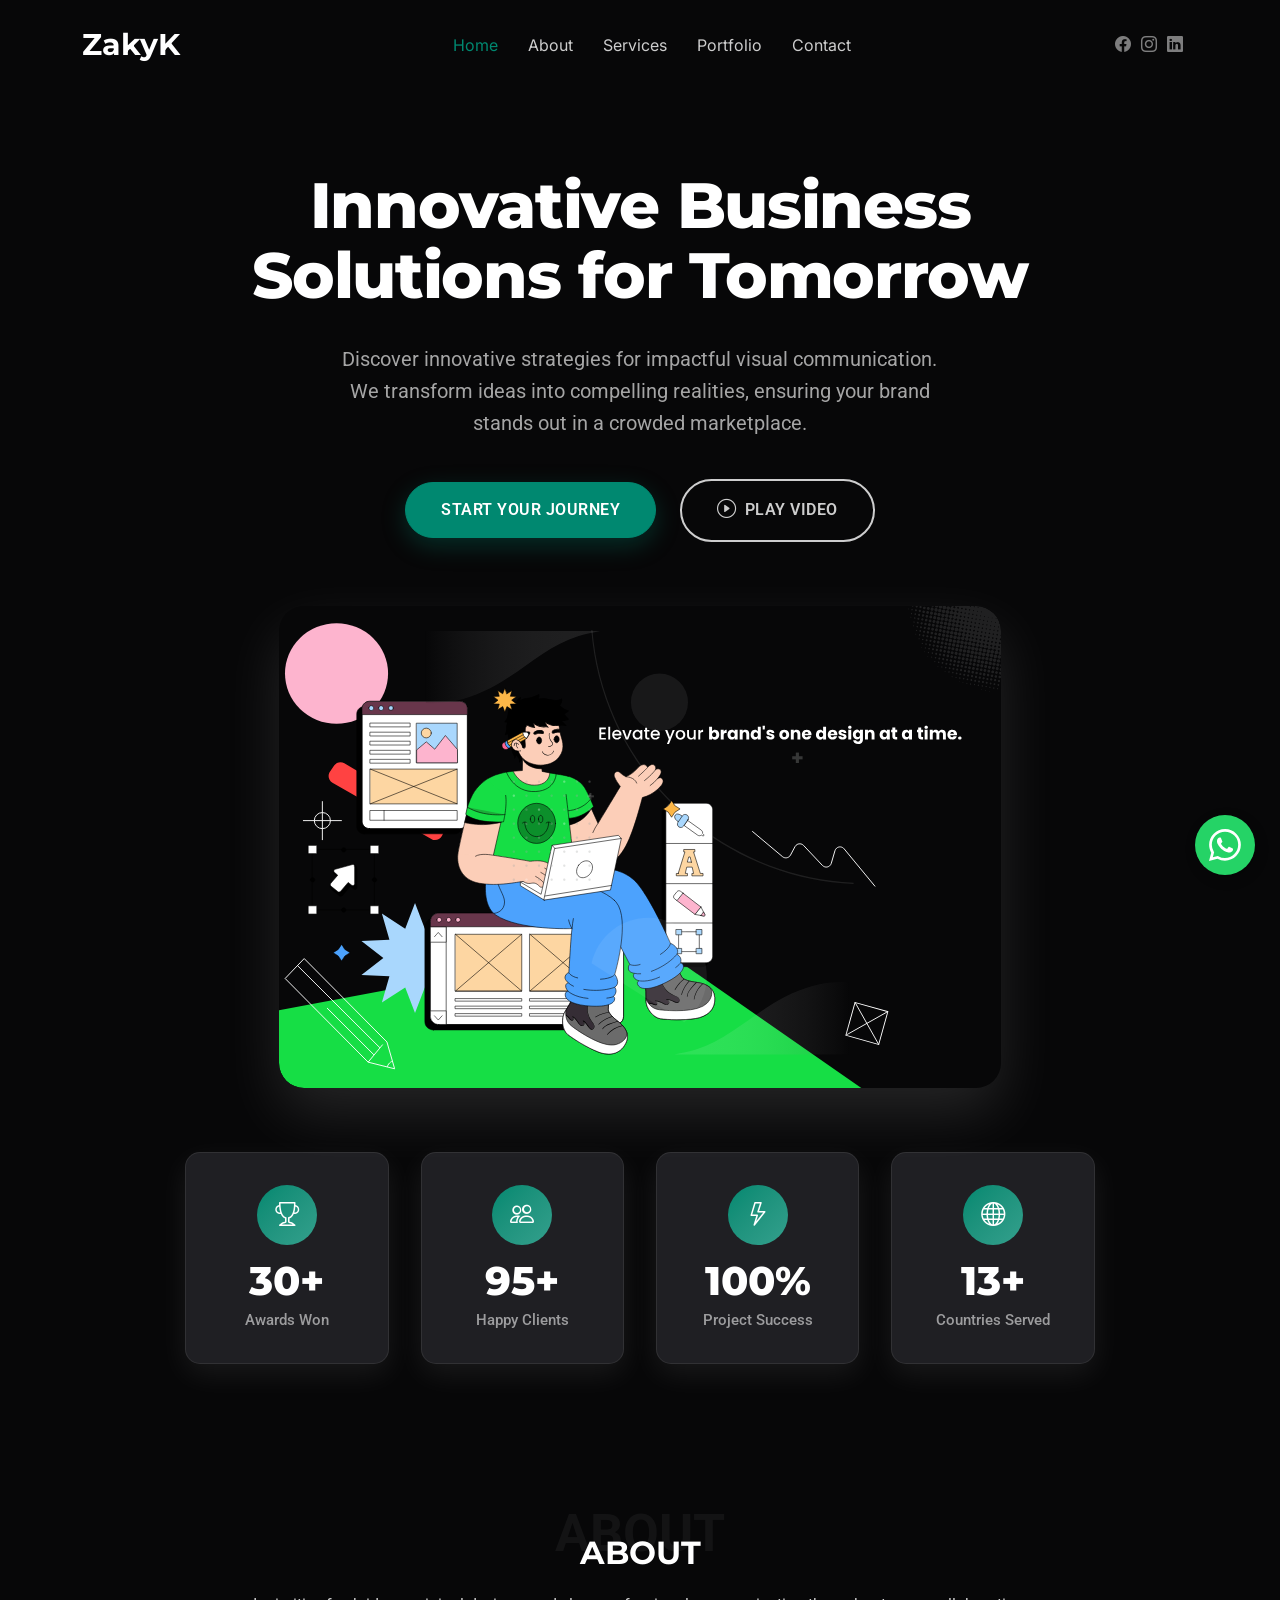
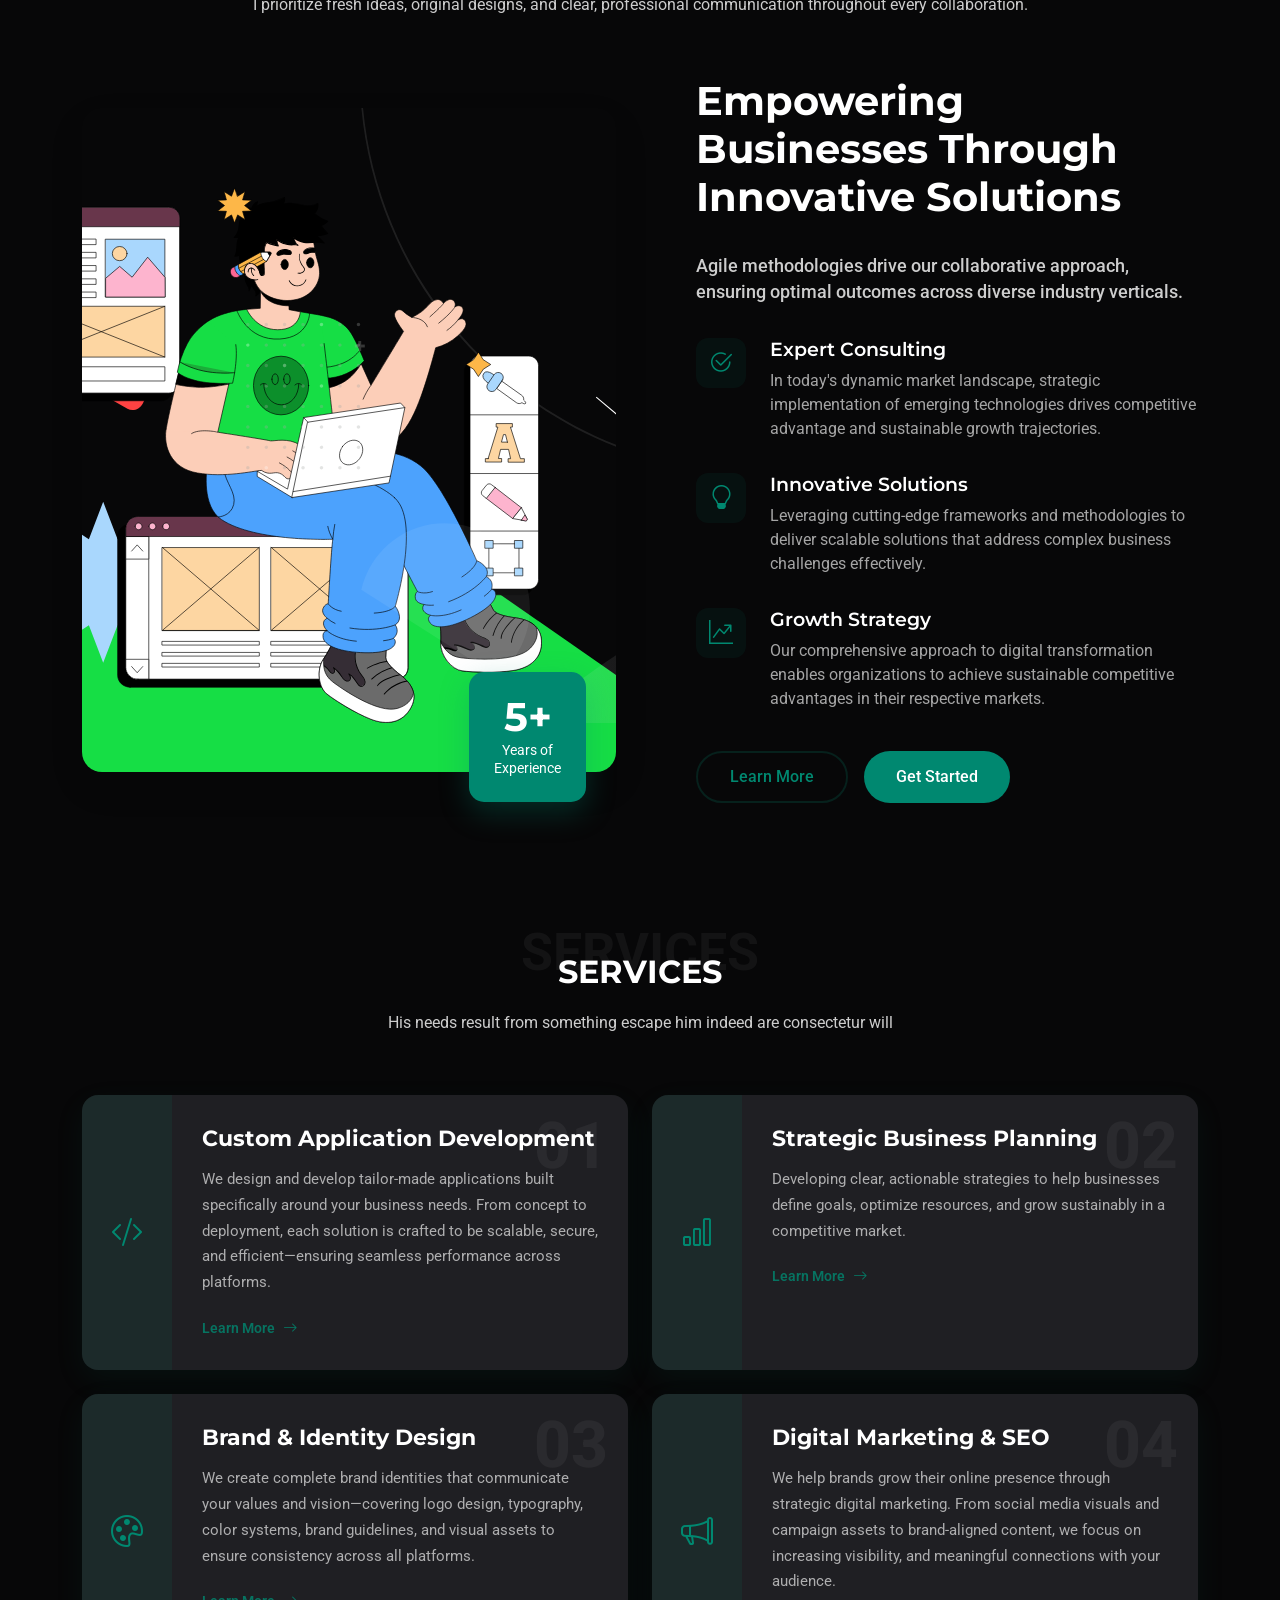
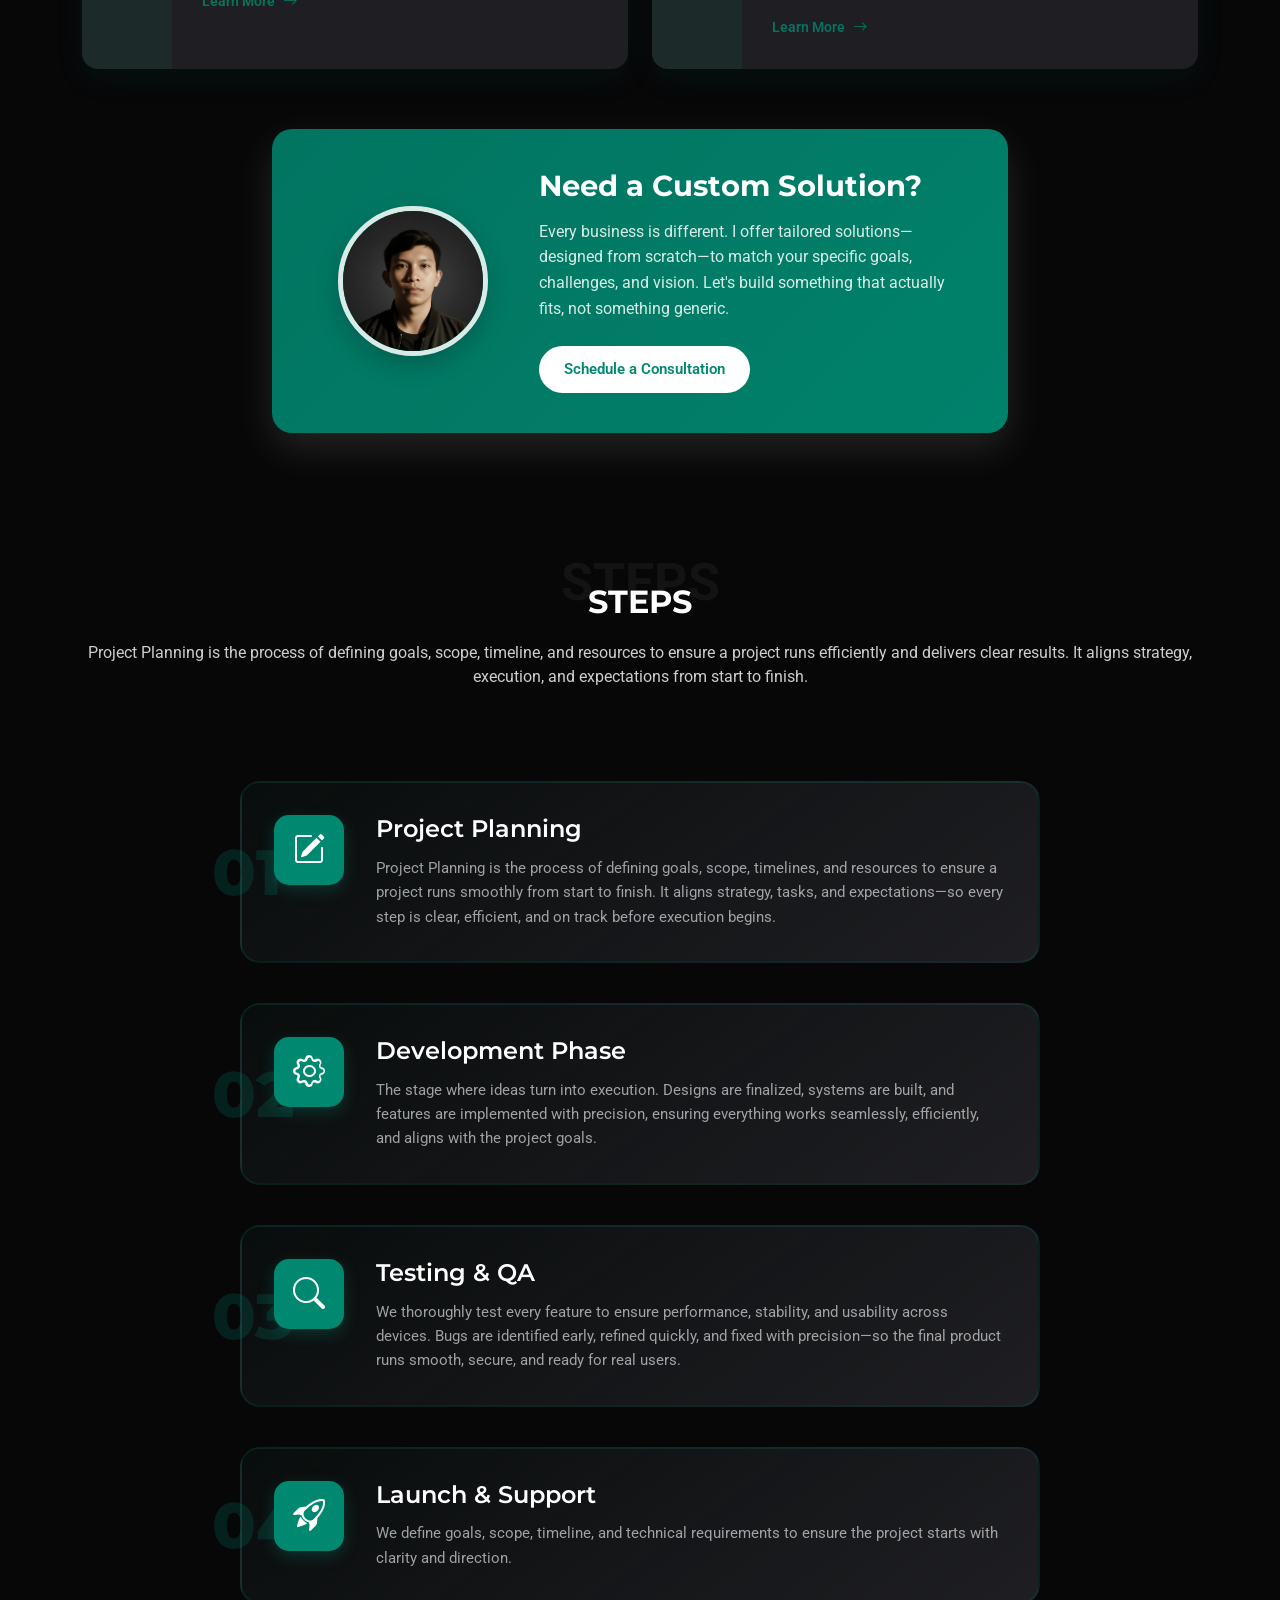
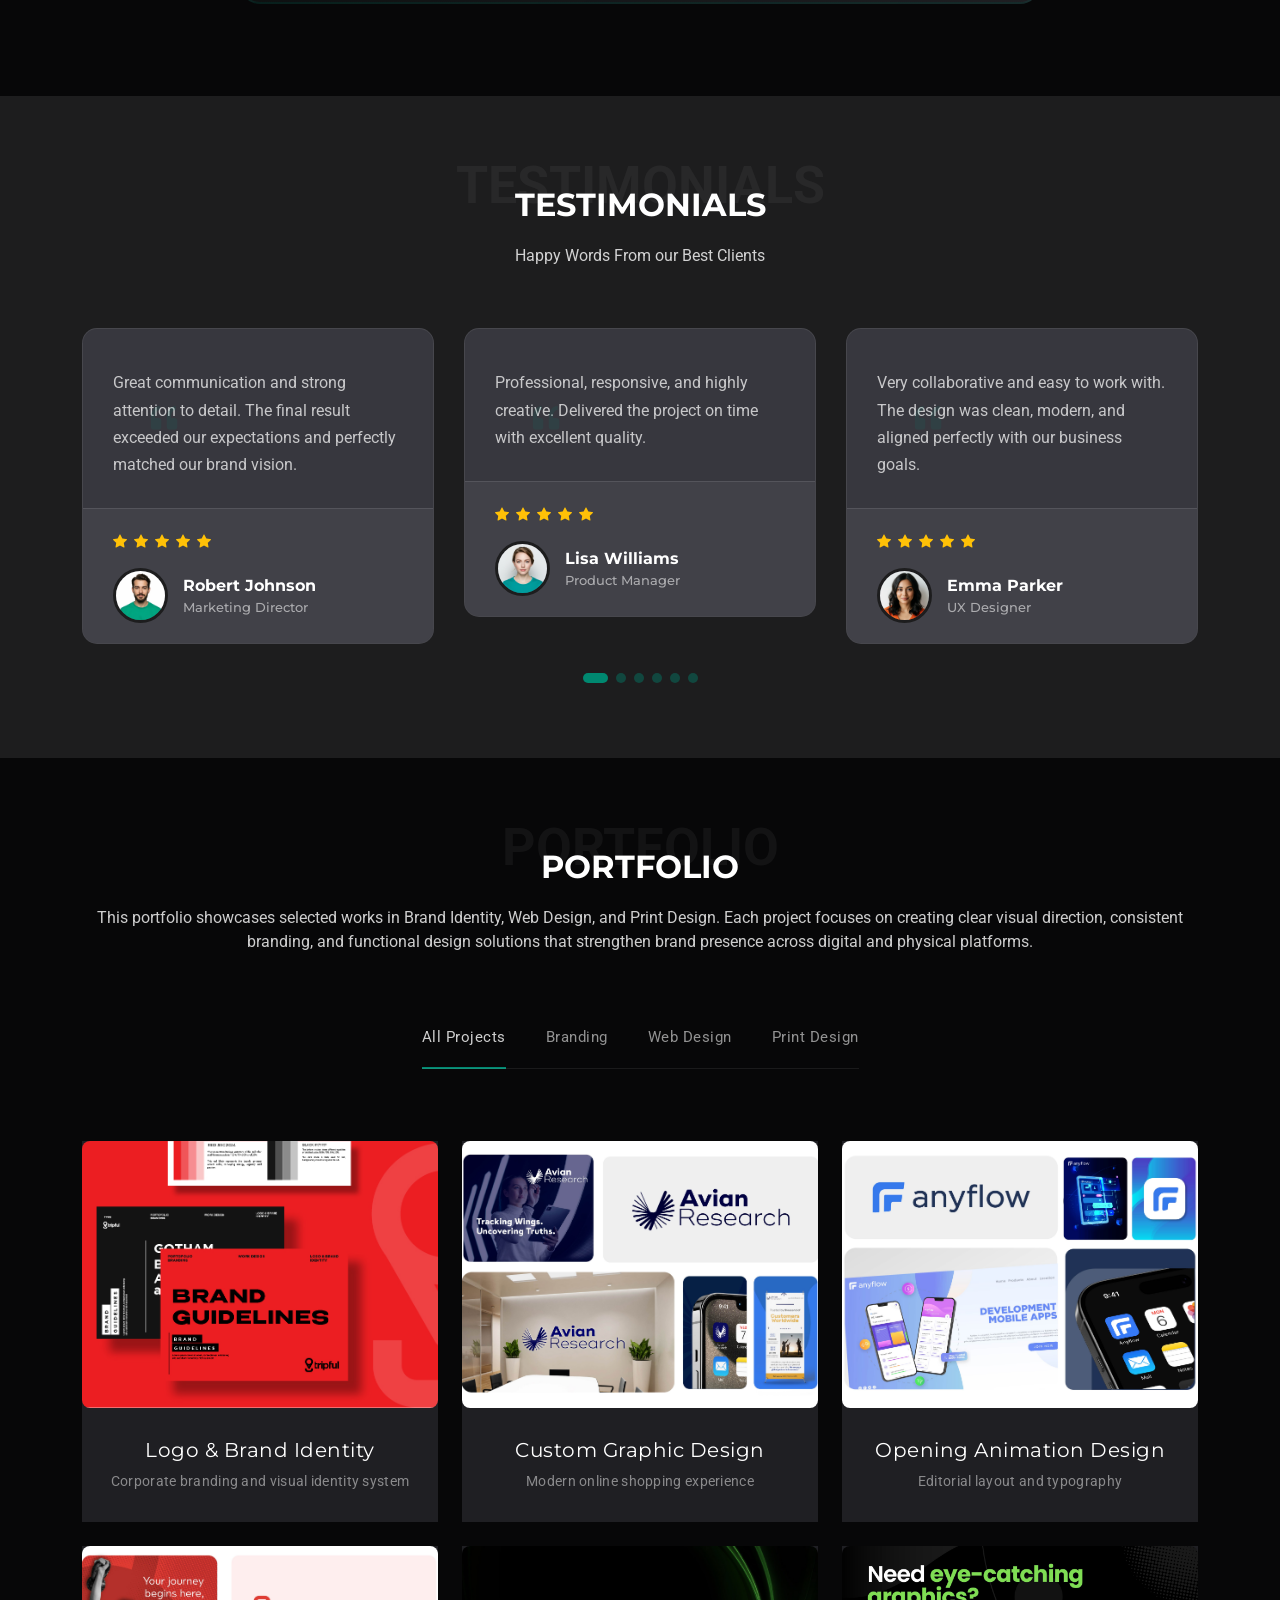
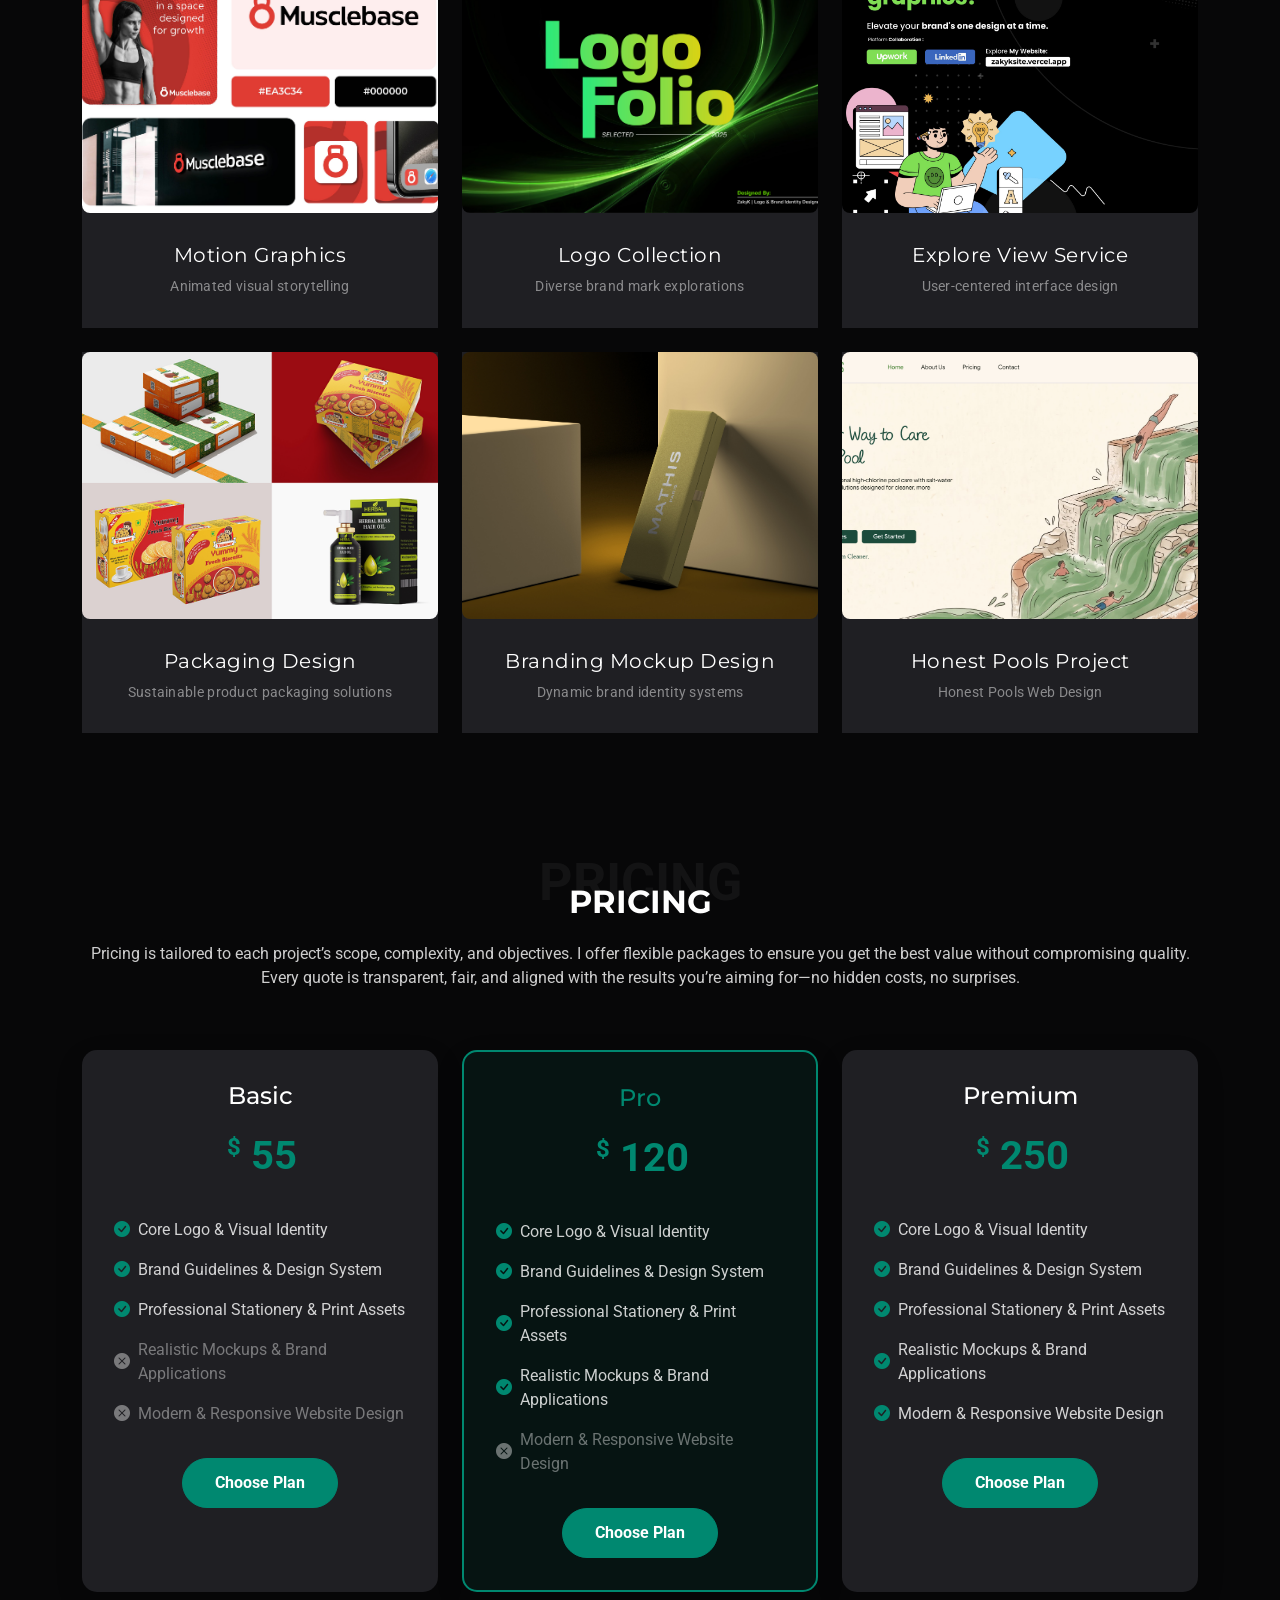
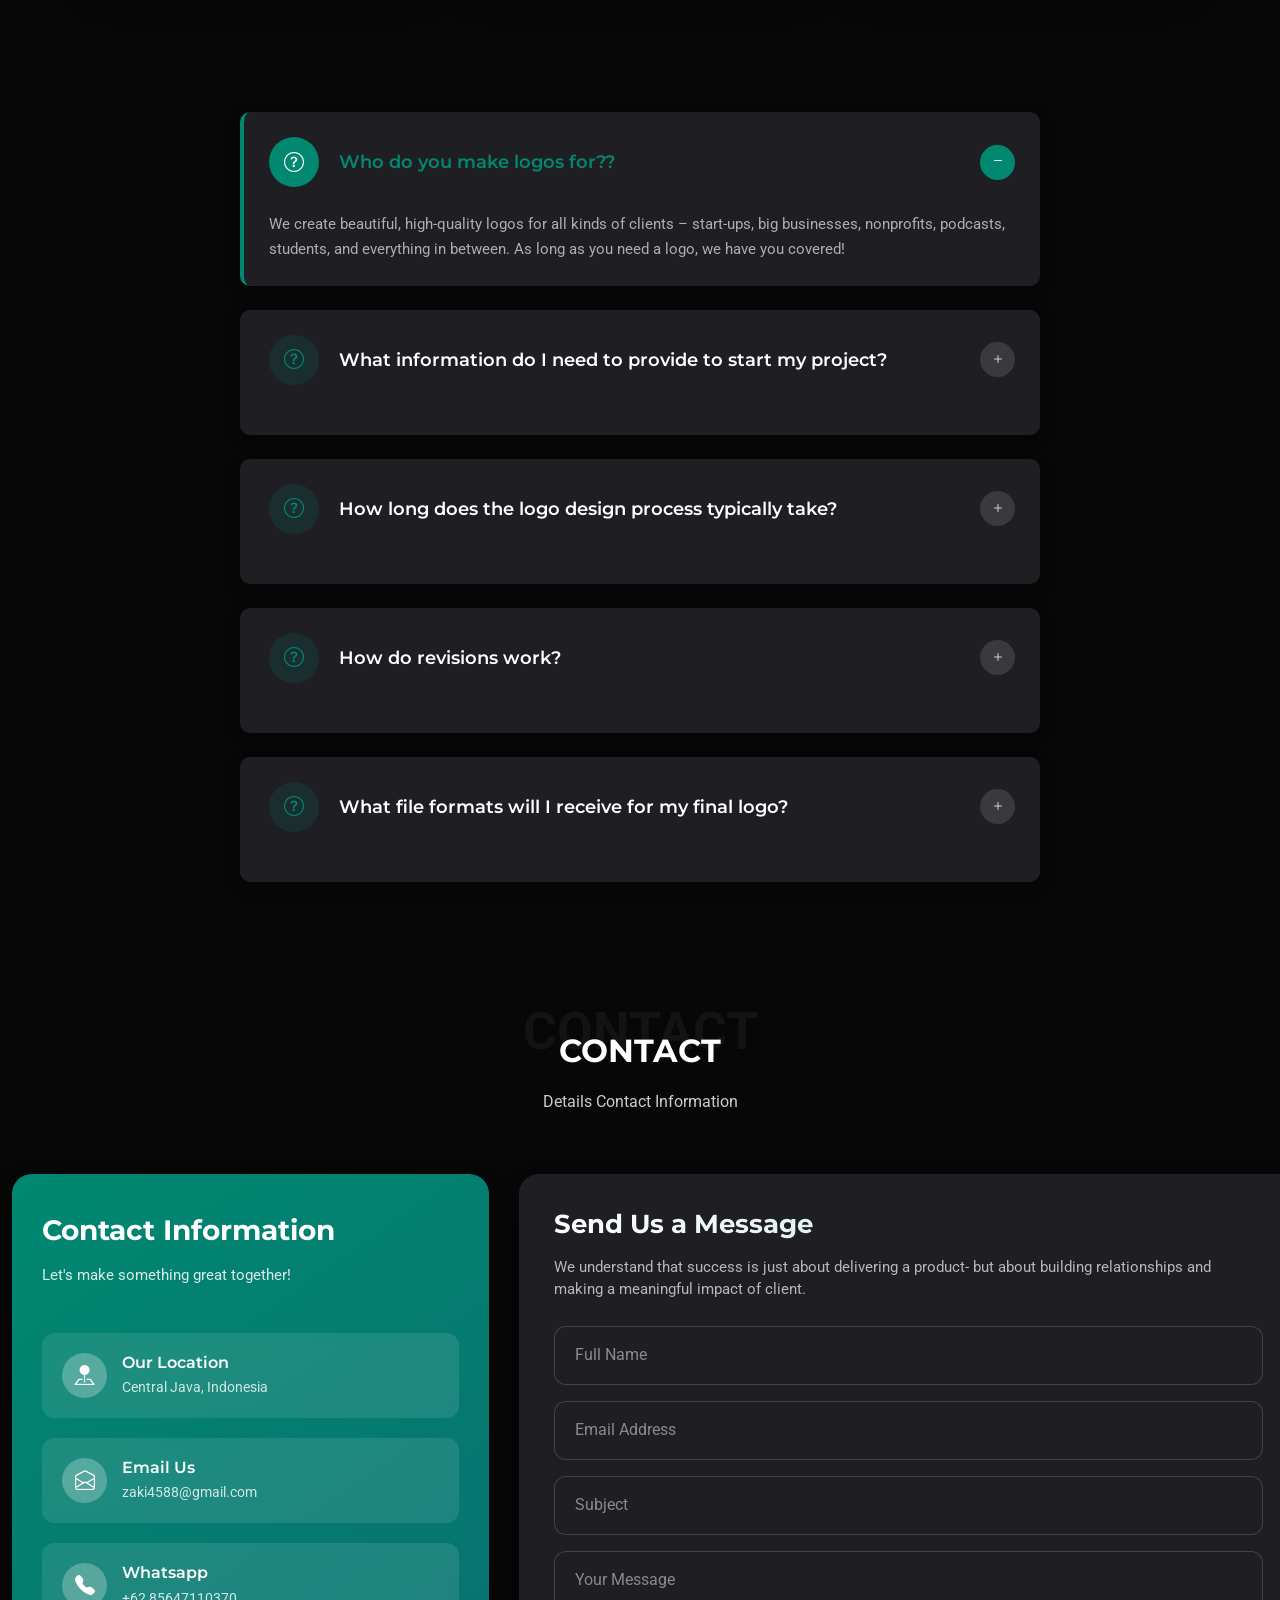
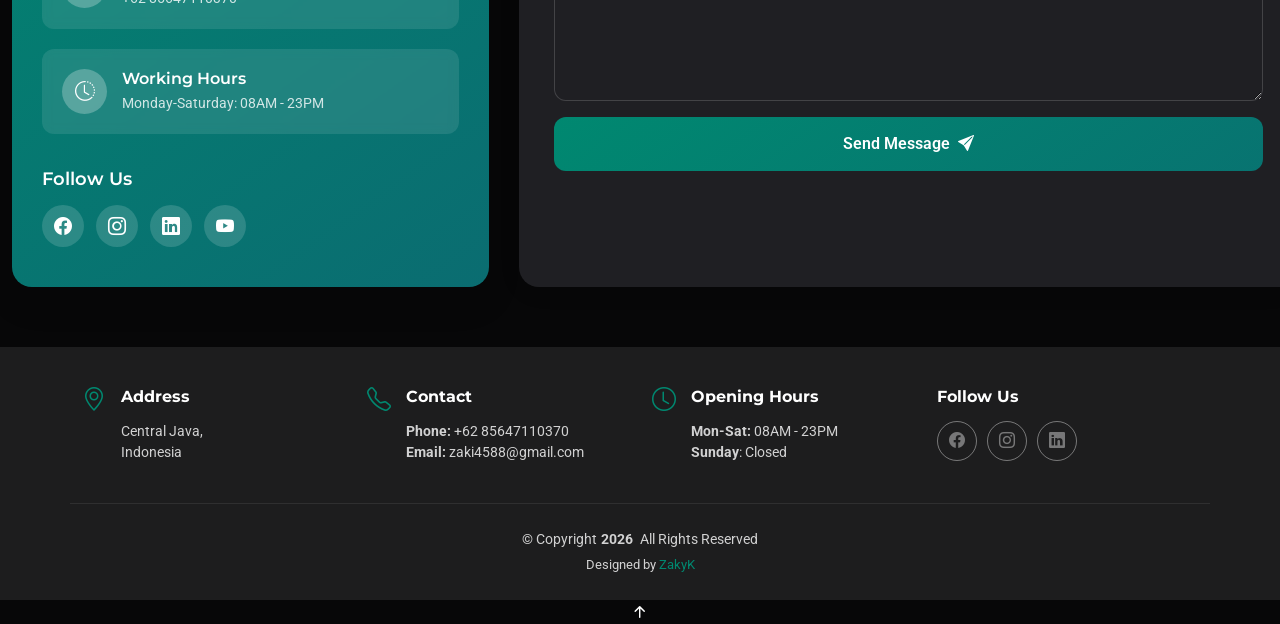
==== commit 15900d2d: "Update index.html" ====
--- a/index.html
+++ b/index.html
@@ -645,7 +645,7 @@
                       <a href="assets/img/portfolio/portfolio-3.webp" class="glightbox zoom-link" title="Brand Identity Project">
                         <i class="bi bi-zoom-in"></i>
                       </a>
-                      <a href="portfolio-details.html" class="details-link" title="View Project Details">
+                      <a href="portfolio-details.html" class="details-link" title="View Project Details" target="_blank">
                         <i class="bi bi-arrow-right"></i>
                       </a>
                     </div>
@@ -667,7 +667,7 @@
                       <a href="assets/img/portfolio/portfolio-7.jpg" class="glightbox zoom-link" title="Brand Identity Design">
                         <i class="bi bi-zoom-in"></i>
                       </a>
-                      <a href="https://www.upwork.com/freelancers/~0135365ac3c104690b" class="details-link" title="View Project Details">
+                      <a href="https://www.upwork.com/freelancers/~0135365ac3c104690b" class="details-link" title="View Project Details" target="_blank">
                         <i class="bi bi-arrow-right"></i>
                       </a>
                     </div>
@@ -683,20 +683,20 @@
             <div class="col-lg-4 col-md-6 portfolio-item isotope-item filter-print">
               <div class="portfolio-card">
                 <div class="image-container">
-                  <img src="assets/img/portfolio/portfolio-portrait-5.jpg" class="img-fluid" alt="Magazine Design" loading="lazy">
+                  <img src="assets/img/portfolio/anyflow.jpg" class="img-fluid" alt="Logo Animation" loading="lazy">
                   <div class="overlay">
                     <div class="overlay-content">
-                      <a href="assets/img/portfolio/portfolio-portrait-5.jpg" class="glightbox zoom-link" title="Magazine Design">
+                      <a href="assets/img/portfolio/logoanimation.mp4" class="glightbox zoom-link" title="Opening Logo Animation">
                         <i class="bi bi-zoom-in"></i>
                       </a>
-                      <a href="https://www.upwork.com/freelancers/~0135365ac3c104690b" class="details-link" title="View Project Details">
+                      <a href="https://www.upwork.com/freelancers/~0135365ac3c104690b" class="details-link" title="View Project Details" target="_blank">
                         <i class="bi bi-arrow-right"></i>
                       </a>
                     </div>
                   </div>
                 </div>
                 <div class="content">
-                  <h3>Magazine Design</h3>
+                  <h3>Opening Animation Design</h3>
                   <p>Editorial layout and typography</p>
                 </div>
               </div>
@@ -705,13 +705,13 @@
             <div class="col-lg-4 col-md-6 portfolio-item isotope-item filter-motion">
               <div class="portfolio-card">
                 <div class="image-container">
-                  <img src="assets/img/portfolio/portfolio-8.jpg" class="img-fluid" alt="Motion Graphics" loading="lazy">
+                  <img src="assets/img/portfolio/musclebase.jpg" class="img-fluid" alt="Logo Motion Graphics" loading="lazy">
                   <div class="overlay">
                     <div class="overlay-content">
-                      <a href="assets/img/portfolio/portfolio-8.jpg" class="glightbox zoom-link" title="Motion Graphics">
+                      <a href="assets/img/portfolio/musclebase.mp4" class="glightbox zoom-link" title="Logo Motion Graphics">
                         <i class="bi bi-zoom-in"></i>
                       </a>
-                      <a href="https://www.upwork.com/services/product/design-professional-brand-style-guide-branding-design-for-your-company-business-1476141159281180672?ref=project_share&tier=2" class="details-link" title="View Project Details">
+                      <a href="https://www.upwork.com/services/product/design-professional-brand-style-guide-branding-design-for-your-company-business-1476141159281180672?ref=project_share&tier=2" class="details-link" title="View Project Details" target="_blank">
                         <i class="bi bi-arrow-right"></i>
                       </a>
                     </div>
@@ -733,7 +733,7 @@
                       <a href="assets/img/portfolio/portfolio-9.jpg" class="glightbox zoom-link" title="Logo Collection">
                         <i class="bi bi-zoom-in"></i>
                       </a>
-                      <a href="https://dribbble.com/ZakyK" class="details-link" title="View Project Details">
+                      <a href="https://dribbble.com/ZakyK" class="details-link" title="View Project Details" target="_blank">
                         <i class="bi bi-arrow-right"></i>
                       </a>
                     </div>
@@ -749,13 +749,13 @@
             <div class="col-lg-4 col-md-6 portfolio-item isotope-item filter-web">
               <div class="portfolio-card">
                 <div class="image-container">
-                  <img src="assets/img/portfolio/portfolio-portrait-8.jpg" class="img-fluid" alt="Mobile App Design" loading="lazy">
+                  <img src="assets/img/portfolio/Cover.jpg" class="img-fluid" alt="Mobile App Design" loading="lazy">
                   <div class="overlay">
                     <div class="overlay-content">
-                      <a href="assets/img/portfolio/portfolio-portrait-8.jpg" class="glightbox zoom-link" title="Mobile App Design">
+                      <a href="assets/img/portfolio/Cover.jpg" class="glightbox zoom-link" title="Mobile App Design">
                         <i class="bi bi-zoom-in"></i>
                       </a>
-                      <a href="https://www.upwork.com/freelancers/~0135365ac3c104690b" class="details-link" title="View Project Details">
+                      <a href="https://www.upwork.com/freelancers/~0135365ac3c104690b" class="details-link" title="View Project Details" target="_blank">
                         <i class="bi bi-arrow-right"></i>
                       </a>
                     </div>
@@ -777,7 +777,7 @@
                       <a href="assets/img/portfolio/portfolio-10.png" class="glightbox zoom-link" title="Packaging Design">
                         <i class="bi bi-zoom-in"></i>
                       </a>
-                      <a href="portfolio-details.html" class="details-link" title="View Project Details">
+                      <a href="portfolio-details.html" class="details-link" title="View Project Details" target="_blank">
                         <i class="bi bi-arrow-right"></i>
                       </a>
                     </div>
@@ -799,7 +799,7 @@
                       <a href="assets/img/portfolio/portfolio-11.jpg" class="glightbox zoom-link" title="Brand Animation">
                         <i class="bi bi-zoom-in"></i>
                       </a>
-                      <a href="portfolio-details.html" class="details-link" title="View Project Details">
+                      <a href="portfolio-details.html" class="details-link" title="View Project Details" target="_blank">
                         <i class="bi bi-arrow-right"></i>
                       </a>
                     </div>
@@ -821,7 +821,7 @@
                       <a href="assets/img/portfolio/cover.png" class="glightbox zoom-link" title="Website Design View">
                         <i class="bi bi-zoom-in"></i>
                       </a>
-                      <a href="https://honestpools.vercel.app/" class="details-link" title="View Project Details">
+                      <a href="https://honestpools.vercell.app/" class="details-link" title="View Project Details" target="_blank">
                         <i class="bi bi-arrow-right"></i>
                       </a>
                     </div>
@@ -1209,7 +1209,8 @@
 
   </footer>
 
-  <!-- Tombol Floating WhatsApp -->   
+  <!-- Tombol Floating WhatsApp -->
+   
   <a href="https://wa.me/6285647110370?text=Hi%20there,%20please%20let%20me%20know%20how%20I%20can%20help%20and%20I%20will%20get%20back%20to%20you%20soon.
 %20Cheers,%20ZakyK" 
    class="whatsapp-float" 
